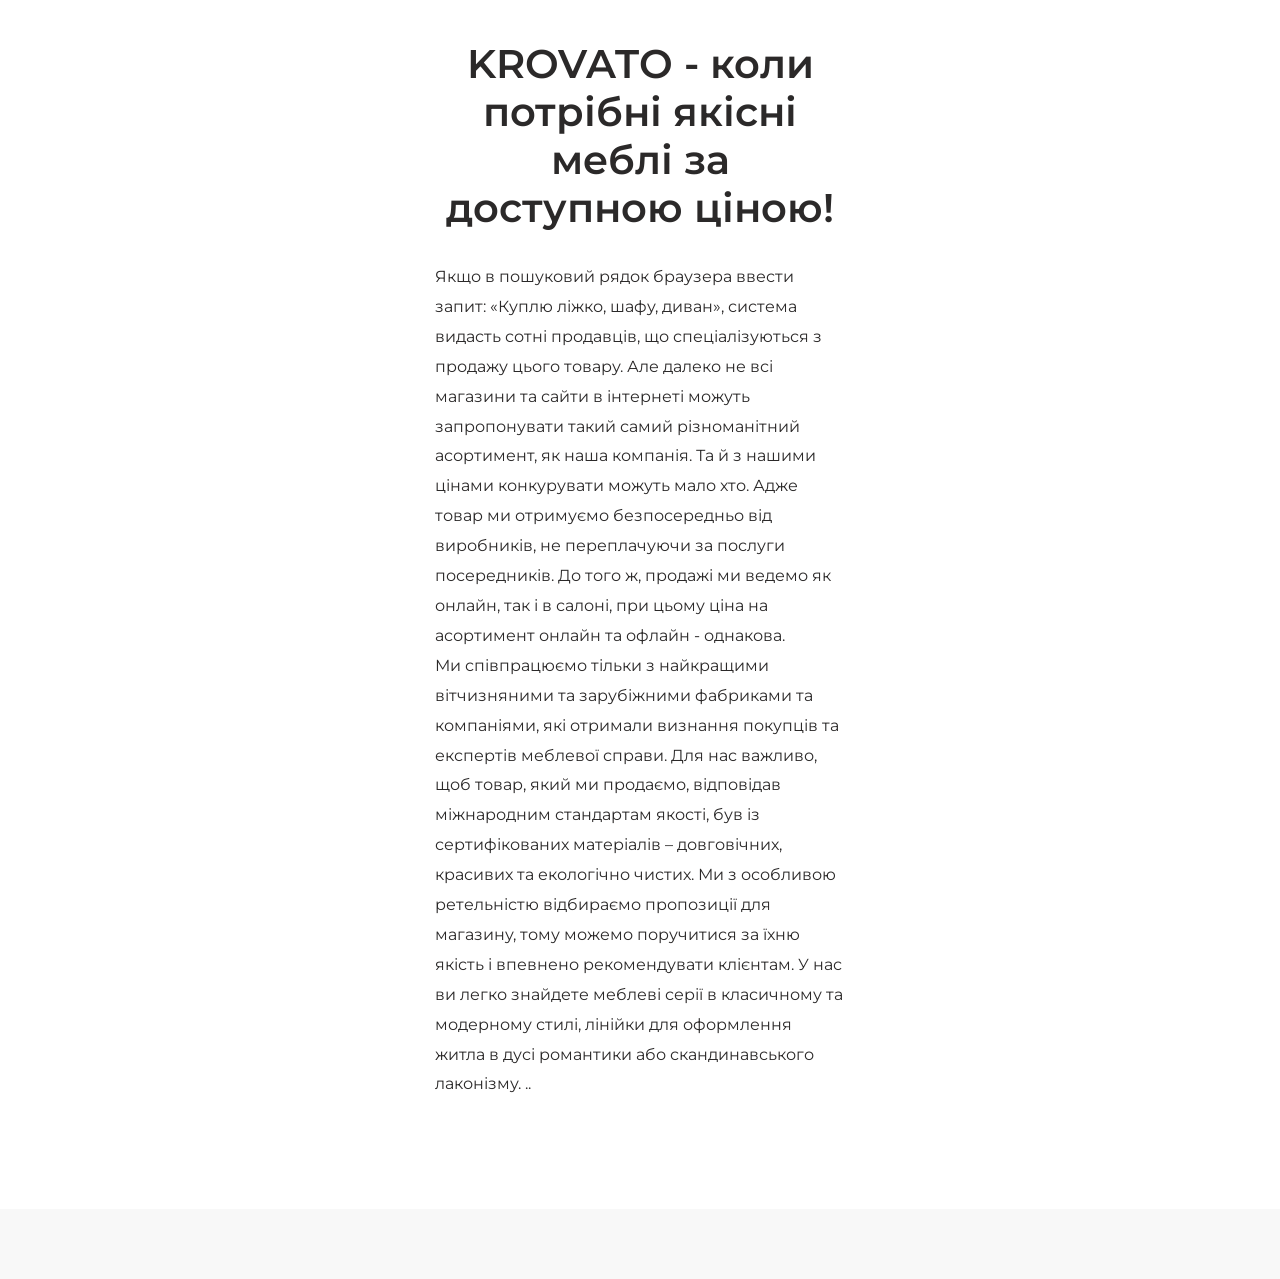
==== index.html @ 41293fd6 "started change section about for adaptive layout (changed paddings)" ====
<!DOCTYPE html>
<html lang="uk">
  <head>
    <meta charset="UTF-8" />
    <meta name="viewport" content="width=device-width, initial-scale=1.0" />
    <title>Shop of beds</title>
    <link rel="preconnect" href="https://fonts.googleapis.com" />
    <link rel="preconnect" href="https://fonts.gstatic.com" crossorigin />
    <link
      href="https://fonts.googleapis.com/css2?family=Montserrat:wght@300;400;600;700&display=swap"
      rel="stylesheet"
    />
    <link
      rel="stylesheet"
      href="https://cdnjs.cloudflare.com/ajax/libs/animate.css/4.1.1/animate.min.css"
    />
    <link
      rel="stylesheet"
      href="https://cdnjs.cloudflare.com/ajax/libs/modern-normalize/2.0.0/modern-normalize.min.css"
    />
    <link rel="stylesheet" href="./css/styles.css" />
  </head>
  <body>
    <!-- ХЕДЕР -->
    <!-- <header class="header">
      <nav class="container header-container">
        <div class="about-help">
          <ul class="list list-about">
            <li class="item-about">
              <a href="#" class="link-about">Про нас</a>
            </li>
            <li class="item-about"><a href="#" class="link-about">Оплата</a></li>
            <li class="item-about">
              <a href="#" class="link-about">Доставка та збірка</a>
            </li>
            <li class="item-about">
              <a href="#" class="link-about">Відгуки</a>
            </li>
            <li class="item-about"><a href="#" class="link-about">Блог</a></li>
            <li class="item-about">
              <a href="#" class="link-about">Контакти</a>
            </li>
          </ul>
          <div class="wrapper-help">
            <p class="help-consul">Допомога і консультація:</p>
            <ul class="list list-help">
              <li class="item-help">
                <a
                  href="#"
                  aria-label="Посилання на вацап"
                  target="_blank"
                  rel="noopener noreferrer nofollow"
                  class="link-help"
                >
                  <svg class="icon-help">
                    <use href="./images/sprite.svg#watsapp"></use>
                  </svg>
                </a>
              </li>
              <li class="item-help">
                <a
                  href="#"
                  aria-label="Посилання на телеграм"
                  target="_blank"
                  rel="noopener nofollow noreferrer"
                  class="link-help"
                >
                  <svg class="icon-help">
                    <use href="./images/sprite.svg#telegram"></use>
                  </svg>
                </a>
              </li>
              <li class="item-help">
                <a
                  href="#"
                  aria-label="Посилання на вайбер"
                  target="_blank"
                  rel="noopener nofollow noreferrer"
                  class="link-help"
                >
                  <svg class="icon-help">
                    <use href="./images/sprite.svg#viber"></use>
                  </svg>
                </a>
              </li>
            </ul>
          </div>
        </div>   -->
    <!-- ДАЛІ БУДЕ ФОРМА- ЯК ДОЙДУ ДО ФОРМ - ТОДІ ЗРОБЛЮ -->
    <!-- <div class="header-bg">
          <div class="header-middle">
            <button type="button" class="burger-button">
              <svg class="burger-icon">
                <use href="./images/sprite.svg#burger-icon"></use>
              </svg>
            </button>
            <a href="./index.html" class="link-header">
              <svg class="logo-header">
                <use href="./images/sprite.svg#logo-header"></use>
              </svg>
            </a>
            <button type="button" class="icon-large icon-button button-mobile">
              <svg class="icon-phone">
                <use href="./images/sprite.svg#telephone"></use>
              </svg>
            </button>
            <button type="button" class="button catalog">
              <svg class="icon-catalog" width="24" height="24">
                <use href="./images/sprite.svg#catalog-menu"></use>
              </svg>
              Каталог
            </button>
            <form name="form_search" class="form-search">
              <input
                type="text"
                name="text"
                placeholder="Пошук товарів"
                class="form-input"
              />
              <button type="submit" class="button-search">
                <svg class="icon-small icon-search">
                  <use href="./images/sprite.svg#search"></use>
                </svg>
              </button>
            </form>   -->
    <!-- ДАЛЫ ФОРМА-ПОШУК ТОВАРЫВ -->
    <!-- <div class="main-feedback">
              <button type="button" class="icon-large icon-button">
                <svg class="icon-phone">
                  <use href="./images/sprite.svg#telephone"></use>
                </svg>
              </button>
              <div class="hours-tel">
                <p class="work-hours">Щодня з 9:00 до 18:00</p>
                <a href="tel:0679294545" class="header-tel">067 929-45-45</a>
              </div>
              <button type="button" class="icon-small icon-button">
                <svg class="icon-phone">
                  <use href="./images/sprite.svg#arrow-down"></use>
                </svg>
              </button>
              <div class="feedback">
                <a href="tel:+0501334545" class="header-tel useful"
                  >050 133-45-45
                </a>
                <a href="tel:+0931707545" class="header-tel useful"
                  >093 170-75-45</a
                >
                <p class="text-item">Передзвоніть мені</p>
              </div>
            </div>
            <div class="header-buttons">
              <button type="button" class="obrane">
                <svg class="icon-header">
                  <use href="./images/sprite.svg#obrane-header"></use>
                </svg>
              </button>
              <button type="button" class="obrane">
                <svg class="icon-header">
                  <use href="./images/sprite.svg#korzina-heder"></use>
                </svg>
              </button>
              <button type="button" class="obrane basket">
                <svg class="icon-header">
                  <use href="./images/sprite.svg#icon-search"></use>
                </svg>
              </button>
            </div>
          </div>
          <div class="list-wrapper">
            <ul class="icons-list list">
              <li class="icons-item animate__animated animate__backInRight">
                <a href="#" class="icons-link transformation">
                  <svg class="icons-shares">
                    <use href="./images/sprite.svg#star"></use>
                  </svg>
                  Акції</a
                >
              </li>
              <li class="icons-item animate__animated animate__backInRight">
                <a href="#" class="icons-link transformation">
                  <svg class="icons-shares">
                    <use href="./images/sprite.svg#procent"></use>
                  </svg>
                  Розпродаж</a
                >
              </li>
              <li class="icons-item animate__animated animate__backInRight">
                <a href="#" class="icons-link transformation">
                  <svg class="icons-shares">
                    <use href="./images/sprite.svg#credit"></use>
                  </svg>
                  Купити в кредит</a
                >
              </li>
            </ul>
            <ul class="species-list list">
              <li class="species-item animate__animated animate__backInLeft">
                <a href="#" class="species-link transformation">Дитяча</a>
              </li>
              <li class="species-item animate__animated animate__backInLeft">
                <a href="#" class="species-link transformation">Кухня</a>
              </li>
              <li class="species-item animate__animated animate__backInLeft">
                <a href="#" class="species-link transformation">Ванна</a>
              </li>
              <li class="species-item animate__animated animate__backInLeft">
                <a href="#" class="species-link transformation">Спальня</a>
              </li>
              <li class="species-item animate__animated animate__backInLeft">
                <a href="#" class="species-link transformation">Передпокій</a>
              </li>
              <li class="species-item animate__animated animate__backInLeft">
                <a href="#" class="species-link transformation">Вітальня</a>
              </li>
              <li class="species-item animate__animated animate__backInLeft">
                <a href="#" class="species-link transformation">Офіс</a>
              </li>
            </ul>
          </div>
        </div>
      </nav>
    </header>
    <main>   -->
    <!-- ГЕРОЙ -->
    <!-- <section class="section slider">
        <div class="container">
          <h1 class="visually-hidden">Ліжко хюпер</h1>
          <div class="wrapper-slider">
            <picture>   -->
    <!-- desttop  -->
    <!-- <source
                media="(min-width:1320px)"
                srcset="./images/slider/desktop-slider.jpg 1x, ./images/slider/desktop-slider-2x.jpg 2x"
                type="image/jpg"
              />
              <source
                media="(min-width:1320px)"
                srcset="./images/slider/desktop-slider.webp 1x, ./images/slider/desktop-slider-2x.webp 2x"
                type="image/webp"
              />   -->
    <!-- mobile  -->
    <!-- <source
                media="(max-width:1319px)"
                srcset="./images/slider/mobile-slider.jpg 1x, ./images/slider/mobile-slider-2x.jpg 2x"
                type="image/jpg"
              />
              <source
                media="(max-width:1319px)"
                srcset="./images/slider/mobile-slider.webp 1x, ./images/slider/mobile-slider-2x.webp 2x"
                type="image/webp"
              />
              <img src="./images/slider/mobile-slider.jpg" alt="слайдер" />
            </picture>
            <svg class="icon-slider" width="115" height="15">
              <use href="./images/sprite.svg#points-mob"></use>
            </svg>
          </div>
        </div>
      </section>   -->
    <!-- ПОПУЛЯРНІ КАТЕГОРІЇ -->
    <!-- <section class="section popular-categories">
      <div class="container">
        <h2 class="section-title">Популярні категорії</h2>
        <ul class="list list-categories">
          <li class="item-categories">
            <picture> -->
    <!-- desktop  -->
    <!-- <source
                  media="(min-width:1320px)"
                  srcset="
                    ./images/popular-categoris/desktop-beds.png    1x,
                    ./images/popular-categoris/desktop-beds-2x.png 2x
                  "
                  type="image/png"
                />
                <source
                  media="(min-width:1320px)"
                  srcset="
                    ./images/popular-categoris/desktop-beds.webp    1x,
                    ./images/popular-categoris/desktop-beds-2x.webp 2x
                  "
                  type="image/webp"
                />   -->
    <!-- mobile  -->
    <!-- <source
                media="(max-width:1319px)"
                srcset="
                  ./images/popular-categoris/mobile-beds.png    1x,
                  ./images/popular-categoris/mobile-beds-2x.png 2x
                "
                type="image/png"
              />
              <source
                media="(max-width:1319px)"
                srcset="
                  ./images/popular-categoris/mobile-beds.webp    1x,
                  ./images/popular-categoris/mobile-beds-2x.webp 2x
                "
                type="image/webp"
              />
              <img
                src="./images/popular-categoris/mobile-beds.png"
                alt="ліжка"
              />
            </picture>
            <h3 class="description title-descr">Ліжка</h3>
            <p class="description amount">54</p>
            <a class="icon-large link-categories">
              <svg class="icons-categories">
                <use href="./images/sprite.svg#arrowright-top"></use>
              </svg>
            </a>
          </li>
          <li class="item-categories">
            <picture>
              <source
                media="(min-width:1320px)"
                srcset="
                  ./images/popular-categoris/desktop-matresses.png    1x,
                  ./images/popular-categoris/desktop-matresses-2x.png 2x
                "
                type="image/png"
              />
              <source
                media="(min-width:1320px)"
                srcset="
                  ./images/popular-categoris/desktop-matresses.webp    1x,
                  ./images/popular-categoris/desktop-matresses-2x.webp 2x
                "
                type="image/webp"
              />

              <source
                media="(max-width:1319px)"
                srcset="
                  ./images/popular-categoris/mobile-matresses.png    1x,
                  ./images/popular-categoris/mobile-matresses-2x.png 2x
                "
                type="image/png"
              />
              <source
                media="(max-width:1319px)"
                srcset="
                  ./images/popular-categoris/mobile-matresses.webp    1x,
                  ./images/popular-categoris/mobile-matresses-2x.webp 2x
                "
                type="image/webp"
              />
              <img
                src="./images/popular-categoris/mobile-matresses.png"
                alt="матраци"
              />
            </picture>
            <h3 class="description title-descr">Матраци</h3>
            <p class="description amount">30</p>
            <a class="icon-large link-categories">
              <svg class="icons-categories">
                <use href="./images/sprite.svg#arrowright-top"></use>
              </svg>
            </a>
          </li>
          <li class="item-categories">
            <picture>
              <source
                media="(min-width:1320px)"
                srcset="
                  ./images/popular-categoris/desktop-soft-furniture.png    1x,
                  ./images/popular-categoris/desktop-soft-furniture-2x.png 2x
                "
                type="image/png"
              />
              <source
                media="(min-width:1320px)"
                srcset="
                  ./images/popular-categoris/desktop-soft-furniture.webp    1x,
                  ./images/popular-categoris/desktop-soft-furniture-2x.webp 2x
                "
                type="image/webp"
              />
              <source
                media="(max-width:1319px)"
                srcset="
                  ./images/popular-categoris/mobile-soft-furniture.png    1x,
                  ./images/popular-categoris/mobile-soft-furniture-2x.png 2x
                "
                type="image/png"
              />
              <source
                media="(max-width:1319px)"
                srcset="
                  ./images/popular-categoris/mobile-soft-furniture.webp    1x,
                  ./images/popular-categoris/mobile-soft-furniture-2x.webp 2x
                "
                type="image/webp"
              />
              <img
                src="./images/popular-categoris/mobile-soft-furniture.png"
                alt="м'які меблі"
              />
            </picture>
            <h3 class="description title-descr">М'які меблі</h3>
            <p class="description amount">196</p>
            <a class="icon-large link-categories">
              <svg class="icons-categories">
                <use href="./images/sprite.svg#arrowright-top"></use>
              </svg>
            </a>
          </li>
          <li class="item-categories">
            <picture>
              <source
                media="(min-width:1320px)"
                srcset="
                  ./images/popular-categoris/desktop-wardrodes.png    1x,
                  ./images/popular-categoris/desktop-wardrodes-2x.png 2x
                "
                type="image/png"
              />
              <source
                media="(min-width:1320px)"
                srcset="
                  ./images/popular-categoris/desktop-wardrodes.webp    1x,
                  ./images/popular-categoris/desktop-wardrodes-2x.webp 2x
                "
                type="image/webp"
              />
              <source
                media="(max-width:1319px)"
                srcset="
                  ./images/popular-categoris/mobile-wardrodes.png    1x,
                  ./images/popular-categoris/mobile-wardrodes-2x.png 2x
                "
                type="image/png"
              />
              <source
                media="(max-width:1319px)"
                srcset="
                  ./images/popular-categoris/mobile-wardrodes.webp    1x,
                  ./images/popular-categoris/mobile-wardrodes-2x.webp 2x
                "
                type="image/webp"
              />
              <img
                srcset="./images/popular-categoris/mobile-wardrodes.png"
                alt="шафи"
              />
            </picture>
            <h3 class="description title-descr">Шафи</h3>
            <p class="description amount">79</p>
            <a class="icon-large link-categories">
              <svg class="icons-categories">
                <use href="./images/sprite.svg#arrowright-top"></use>
              </svg>
            </a>
          </li>
          <li class="item-categories">
            <picture>
              <source
                media="(min-width:1320px)"
                srcset="
                  ./images/popular-categoris/desktop-comodes.png    1x,
                  ./images/popular-categoris/desktop-comodes-2x.png 2x
                "
                type="image/png"
              />
              <source
                media="(min-width:1320px)"
                srcset="
                  ./images/popular-categoris/desktop-comodes.webp    1x,
                  ./images/popular-categoris/desktop-comodes-2x.webp 2x
                "
                type="image/webp"
              />

              <source
                media="(max-width:1319px)"
                srcset="
                  ./images/popular-categoris/mobile-comodes.png    1x,
                  ./images/popular-categoris/mobile-comodes-2x.png 2x
                "
                type="image/png"
              />
              <source
                media="(max-width:1319px)"
                srcset="
                  ./images/popular-categoris/mobile-comodes.webp    1x,
                  ./images/popular-categoris/mobile-comodes-2x.webp 2x
                "
                type="image/webp"
              />
              <img
                src="./images/popular-categoris/mobile-comodes.png"
                alt="комоди"
              />
            </picture>
            <h3 class="description title-descr">Комоди</h3>
            <p class="description amount">54</p>
            <a class="icon-large link-categories">
              <svg class="icons-categories">
                <use href="./images/sprite.svg#arrowright-top"></use>
              </svg>
            </a>
          </li>
          <li class="item-categories">
            <picture>
              <source
                media="(min-width:1320px)"
                srcset="
                  ./images/popular-categoris/desktop-thumbs.png    1x,
                  ./images/popular-categoris/desktop-thumbs-2x.png 2x
                "
                type="image/png"
              />
              <source
                media="(min-width:1320px)"
                srcset="
                  ./images/popular-categoris/desktop-thumbs.webp    1x,
                  ./images/popular-categoris/desktop-thumbs-2x.webp 2x
                "
                type="image/webp"
              />
              <source
                media="(max-width:1319px)"
                srcset="
                  ./images/popular-categoris/mobile-thumbs.png    1x,
                  ./images/popular-categoris/mobile-thumbs-2x.png 2x
                "
                type="image/png"
              />
              <source
                media="(max-width:1319px)"
                srcset="
                  ./images/popular-categoris/mobile-thumbs.webp    1x,
                  ./images/popular-categoris/mobile-thumbs-2x.webp 2x
                "
                type="image/webp"
              />
              <img src="./images/popular-categoris/mobile-thumbs.png" alt="" />
            </picture>
            <h3 class="description title-descr">Тумби</h3>
            <p class="description amount">64</p>
            <a class="icon-large link-categories">
              <svg class="icons-categories">
                <use href="./images/sprite.svg#arrowright-top"></use>
              </svg>
            </a>
          </li>
          <li class="item-categories">
            <picture>
              <source
                media="(min-width:1320px)"
                srcset="
                  ./images/popular-categoris/desktop-tables.png    1x,
                  ./images/popular-categoris/desktop-tables-2x.png 2x
                "
                type="image/png"
              />
              <source
                media="(min-width:1320px)"
                srcset="
                  ./images/popular-categoris/desktop-tables.webp    1x,
                  ./images/popular-categoris/desktop-tables-2x.webp 2x
                "
                type="image/webp"
              />

              <source
                media="(max-width:1319px)"
                srcset="
                  ./images/popular-categoris/mobile-tables.png    1x,
                  ./images/popular-categoris/mobile-tables-2x.png 2x
                "
                type="image/png"
              />
              <source
                media="(max-width:1319px)"
                srcset="
                  ./images/popular-categoris/mobile-tables.webp    1x,
                  ./images/popular-categoris/mobile-tables-2x.webp 2x
                "
                type="image/webp"
              />
              <img
                src="./images/popular-categoris/mobile-tables.png"
                alt="Столи"
              />
            </picture>
            <h3 class="description title-descr">Столи</h3>
            <p class="description amount">35</p>
            <a class="icon-large link-categories">
              <svg class="icons-categories">
                <use href="./images/sprite.svg#arrowright-top"></use>
              </svg>
            </a>
          </li>
          <li class="item-categories">
            <picture>
              <source
                media="(min-width:1320px)"
                srcset="
                  ./images/popular-categoris/desktop-chairs.png    1x,
                  ./images/popular-categoris/desktop-chairs-2x.png 2x
                "
                type="image/png"
              />
              <source
                media="(min-width:1320px)"
                srcset="
                  ./images/popular-categoris/desktop-chairs.webp    1x,
                  ./images/popular-categoris/desktop-chairs-2x.webp 2x
                "
                type="image/webp"
              />

              <source
                media="(max-width:1319px)"
                srcset="
                  ./images/popular-categoris/mobile-chairs.png    1x,
                  ./images/popular-categoris/mobile-chairs-2x.png 2x
                "
                type="image/png"
              />
              <source
                media="(max-width:1319px)"
                srcset="
                  ./images/popular-categoris/mobile-chairs.webp    1x,
                  ./images/popular-categoris/mobile-chairs-2x.webp 2x
                "
                type="image/webp"
              />
              <img
                src="./images/popular-categoris/mobile-chairs.png"
                alt="Стільці"
              />
            </picture>
            <h3 class="description title-descr">Стільці</h3>
            <p class="description amount">89</p>
            <a class="icon-large link-categories">
              <svg class="icons-categories">
                <use href="./images/sprite.svg#arrowright-top"></use>
              </svg>
            </a>
          </li>
          <li class="item-categories">
            <picture>
              <source
                media="(min-width:1320px)"
                srcset="
                  ./images/popular-categoris/desktop-furniture-walls.png    1x,
                  ./images/popular-categoris/desktop-furniture-walls-2x.png 2x
                "
                type="image/png"
              />
              <source
                media="(min-width:1320px)"
                srcset="
                  ./images/popular-categoris/desktop-furniture-walls.webp    1x,
                  ./images/popular-categoris/desktop-furniture-walls-2x.webp 2x
                "
                type="image/webp"
              />

              <source
                media="(max-width:1319px)"
                srcset="
                  ./images/popular-categoris/mobile-furniture-walls.png    1x,
                  ./images/popular-categoris/mobile-furniture-walls-2x.png 2x
                "
                type="image/png"
              />
              <source
                media="(max-width:1319px)"
                srcset="
                  ./images/popular-categoris/mobile-furniture-walls.webp    1x,
                  ./images/popular-categoris/mobile-furniture-walls-2x.webp 2x
                "
                type="image/webp"
              />
              <img
                src="./images/popular-categoris/mobile-furniture-walls.png"
                alt="Меблева стіни"
              />
            </picture>
            <h3 class="description title-descr">
              Меблеві <span class="furniture-walls">стіни</span>
            </h3>
            <p class="description amount">24</p>
            <a class="icon-large link-categories">
              <svg class="icons-categories">
                <use href="./images/sprite.svg#arrowright-top"></use>
              </svg>
            </a>
          </li>
          <li class="item-categories">
            <picture>
              <source
                media="(min-width:1320px)"
                srcset="
                  ./images/popular-categoris/desktop-kitchens.png    1x,
                  ./images/popular-categoris/desktop-kitchens-2x.png 2x
                "
                type="image/png"
              />
              <source
                media="(min-width:1320px)"
                srcset="
                  ./images/popular-categoris/desktop-kitchens.webp    1x,
                  ./images/popular-categoris/desktop-kitchens-2x.webp 2x
                "
                type="image/webp"
              />

              <source
                media="(max-width:1319px)"
                srcset="
                  ./images/popular-categoris/mobile-kitchens.png    1x,
                  ./images/popular-categoris/mobile-kitchens-2x.png 2x
                "
                type="image/png"
              />
              <source
                media="(max-width:1319px)"
                srcset="
                  ./images/popular-categoris/mobile-kitchens.webp    1x,
                  ./images/popular-categoris/mobile-kitchens-2x.webp 2x
                "
                type="image/webp"
              />
              <img
                src="./images/popular-categoris/mobile-kitchens.png"
                alt="Кухні"
              />
            </picture>
            <h3 class="description title-descr">Кухні</h3>
            <p class="description amount">30</p>
            <a class="icon-large link-categories">
              <svg class="icons-categories">
                <use href="./images/sprite.svg#arrowright-top"></use>
              </svg>
            </a>
          </li>
        </ul>
      </div>
    </section> -->
    <!-- НАЙПОПУЛЯРНІШІ ТОВАРИ -->
    <!-- <section class="section popular-products">
      <div class="container">
        <div class="title-wrapper">
          <h2 class="section-title">Найпопулярніші товари</h2>
          <a href="#" class="view-all"
            >Дивитись всі
            <svg class="icon-small">
              <use href="./images/sprite.svg#arrowview-all"></use>
            </svg>
          </a>
        </div>
        <ul class="list list-products">
          <li class="item-products">
            <a href="#" class="product-card">
              <picture>
                <source
                  media="(min-width:1320px)"
                  srcset="
                    ./images/popular-products/desktop-bed-sparta.png    1x,
                    ./images/popular-products/desktop-bed-sparta-2x.png 2x
                  "
                  type="image/png"
                />
                <source
                  media="(min-width:1320px)"
                  srcset="
                    ./images/popular-products/desktop-bed-sparta.webp    1x,
                    ./images/popular-products/desktop-bed-sparta-2x.webp 2x
                  "
                  type="image/webp"
                />
                <source
                  media="(max-width:1319px)"
                  srcset="
                    ./images/popular-products/mobile-bed-sparta.png    1x,
                    ./images/popular-products/mobile-bed-sparta-2x.png 2x
                  "
                  type="image/png"
                />
                <source
                  media="(max-width:1319px)"
                  srcset="
                    ./images/popular-products/mobile-bed-sparta.webp    1x,
                    ./images/popular-products/mobile-bed-sparta-2x.webp 2x
                  "
                  type="image/webp"
                />
                <img
                  src="./images/popular-products/mobile-bed-sparta.png"
                  alt="ліжко-спарта"
                />
              </picture>
            </a>
            <div class="product-information">
              <p class="size">Розмір: 61 x 184 x 2130 мм</p>
              <a href="#" class="link-title">
                <h3 class="sub-title">
                  Ліжко Спарта / Sparta з підйомним механізмом
                </h3>
              </a>
              <p class="in-stock">
                <svg class="icon-small icon-checkgreen">
                  <use href="./images/sprite.svg#checkgreen"></use>
                </svg>
                В наявності
              </p>
            </div>
            <div class="prices-icons">
              <div class="prices">
                <p class="past-price">25 400 грн.</p>
                <p class="current-price">15 400 грн.</p>
              </div>
              <div class="icons-products">
                <button
                  type="button"
                  class="icon-large button-price button-sire"
                >
                  <svg class="icon-sire">
                    <use href="./images/sprite.svg#obrane-sire"></use>
                  </svg>
                </button>
                <button
                  type="button"
                  class="icon-large button-price button-white"
                >
                  <svg class="icon-white">
                    <use href="./images/sprite.svg#korzina(white)"></use>
                  </svg>
                </button>
              </div>
            </div>
          </li>
          <li class="item-products">
            <a href="#" class="product-card">
              <picture>
                <source
                  media="(min-width:1320px)"
                  srcset="
                    ./images/popular-products/desktop-bed-argon.png    1x,
                    ./images/popular-products/desktop-bed-argon-2x.png 2x
                  "
                  type="image/png"
                />
                <source
                  media="(min-width:1320px)"
                  srcset="
                    ./images/popular-products/desktop-bed-argon.webp    1x,
                    ./images/popular-products/desktop-bed-argon-2x.webp 2x
                  "
                  type="image/webp"
                />
                <source
                  media="(max-width:1319px)"
                  srcset="
                    ./images/popular-products/mobile-bed-argon.png    1x,
                    ./images/popular-products/mobile-bed-argon-2x.png 2x
                  "
                  type="image/png"
                />
                <source
                  media="(max-width:1319px)"
                  srcset="
                    ./images/popular-products/mobile-bed-argon.webp    1x,
                    ./images/popular-products/mobile-bed-argon-2x.webp 2x
                  "
                  type="image/webp"
                />
                <img
                  src="./images//popular-products//mobile-bed-argon.png"
                  alt="ліжко-аргон"
                />
              </picture>
            </a>
            <div class="product-information">
              <p class="size">Розмір: 61 x 184 x 2130 мм</p>
              <a href="#" class="link-title">
                <h3 class="sub-title">Ліжко Аргон з підйомним механізмом</h3>
              </a>
              <p class="in-stock">
                <svg class="icon-small icon-checkgreen">
                  <use href="./images/sprite.svg#checkgreen"></use>
                </svg>
                В наявності
              </p>
            </div>
            <div class="prices-icons">
              <div class="prices">
                <p class="current-price">16 400 грн.</p>
              </div>
              <div class="icons-products">
                <button
                  type="button"
                  class="icon-large button-price button-sire"
                >
                  <svg class="icon-sire">
                    <use href="./images/sprite.svg#obrane-sire"></use>
                  </svg>
                </button>
                <button
                  type="button"
                  class="icon-large button-price button-white"
                >
                  <svg class="icon-white">
                    <use href="./images/sprite.svg#korzina(white)"></use>
                  </svg>
                </button>
              </div>
            </div>
          </li>
          <li class="item-products">
            <a href="#" class="product-card">
              <picture>
                <source
                  media="(min-width:1320px)"
                  srcset="
                    ./images/popular-products/desktop-bed-prestige.png    1x,
                    ./images/popular-products/desktop-bed-prestige-2x.png 2x
                  "
                  type="image/png"
                />
                <source
                  media="(min-width:1320px)"
                  srcset="
                    ./images/popular-products/desktop-bed-prestige.webp    1x,
                    ./images/popular-products/desktop-bed-prestige-2x.webp 2x
                  "
                  type="image/webp"
                />
                <source
                  media="(max-width:1319px)"
                  srcset="
                    ./images/popular-products/mobile-bed-prestige.png    1x,
                    ./images/popular-products/mobile-bed-prestige-2x.png 2x
                  "
                  type="image/png"
                />
                <source
                  media="(max-width:1319px)"
                  srcset="
                    ./images/popular-products/mobile-bed-prestige.webp    1x,
                    ./images/popular-products/mobile-bed-prestige-2x.webp 2x
                  "
                  type="image/webp"
                />
                <img
                  src="./images/popular-products/mobile-bed-prestige.png"
                  alt="ліжко-престиж"
                />
              </picture>
            </a>
            <div class="product-information">
              <p class="size">Розмір: 61 x 184 x 2130 мм</p>
              <a href="#" class="link-title">
                <h3 class="sub-title">Ліжко Престиж з підйомним механізмом</h3>
              </a>
              <p class="in-stock">
                <svg class="icon-small icon-checkgreen">
                  <use href="./images/sprite.svg#checkgreen"></use>
                </svg>
                В наявності
              </p>
            </div>
            <div class="prices-icons">
              <div class="prices">
                <p class="current-price">14 969 грн.</p>
              </div>
              <div class="icons-products">
                <button
                  type="button"
                  class="icon-large button-price button-sire"
                >
                  <svg class="icon-sire">
                    <use href="./images/sprite.svg#obrane-sire"></use>
                  </svg>
                </button>
                <button
                  type="button"
                  class="icon-large button-price button-white"
                >
                  <svg class="icon-white">
                    <use href="./images/sprite.svg#korzina(white)"></use>
                  </svg>
                </button>
              </div>
            </div>
          </li>
          <li class="item-products">
            <a href="#" class="product-card">
              <picture>
                <source
                  media="(min-width:1320px)"
                  srcset="
                    ./images/popular-products/desktop-sofa-tokio-2.png    1x,
                    ./images/popular-products/desktop-sofa-tokio-2-2x.png 2x
                  "
                  type="image/png"
                />
                <source
                  media="(min-width:1320px)"
                  srcset="
                    ./images/popular-products/desktop-sofa-tokio-2.webp    1x,
                    ./images/popular-products/desktop-sofa-tokio-2-2x.webp 2x
                  "
                  type="image/webp"
                />
                <source
                  media="(max-width:1319px)"
                  srcset="
                    ./images/popular-products/mobile-sofa-tokio-2.png    1x,
                    ./images/popular-products/mobile-sofa-tokio-2-2x.png 2x
                  "
                  type="image/png"
                />
                <source
                  media="(max-width:1319px)"
                  srcset="
                    ./images/popular-products/mobile-sofa-tokio-2.webp    1x,
                    ./images/popular-products/mobile-sofa-tokio-2-2x.webp 2x
                  "
                  type="image/webp"
                />
                <img
                  src="./images//popular-products/mobile-sofa-tokio-2.png"
                  alt="диван токіо-2"
                />
              </picture>
            </a>
            <div class="product-information">
              <p class="size">Розмір: 61 x 184 x 2130 мм</p>
              <a href="#" class="link-title">
                <h3 class="sub-title add-height">Диван Токіо-2</h3>
              </a>
              <p class="in-stock">
                <svg class="icon-small icon-checkgreen">
                  <use href="./images/sprite.svg#checkgreen"></use>
                </svg>
                В наявності
              </p>
            </div>
            <div class="prices-icons">
              <div class="prices">
                <p class="current-price">13 211 грн.</p>
              </div>
              <div class="icons-products">
                <button
                  type="button"
                  class="icon-large button-price button-sire"
                >
                  <svg class="icon-sire">
                    <use href="./images/sprite.svg#obrane-sire"></use>
                  </svg>
                </button>
                <button
                  type="button"
                  class="icon-large button-price button-white"
                >
                  <svg class="icon-white">
                    <use href="./images/sprite.svg#korzina(white)"></use>
                  </svg>
                </button>
              </div>
            </div>
          </li>
          <li class="item-products">
            <a href="#" class="product-card">
              <picture>
                <source
                  media="(min-width:1319px)"
                  srcset="
                    ./images/popular-products/desktop-matrass-largo.png    1x,
                    ./images/popular-products/desktop-matrass-largo-2x.png 2x
                  "
                  type="image/png"
                />
                <source
                  media="(min-width:1319px)"
                  srcset="
                    ./images/popular-products/desktop-matrass-largo.webp    1x,
                    ./images/popular-products/desktop-matrass-largo-2x.webp 2x
                  "
                  type="image/webp"
                />
                <source
                  media="(max-width:1319px)"
                  srcset="
                    ./images/popular-products/mobile-matrass-largo.png    1x,
                    ./images/popular-products/mobile-matrass-largo-2x.png 2x
                  "
                  type="image/png"
                />
                <source
                  media="(max-width:1319px)"
                  srcset="
                    ./images/popular-products/mobile-matrass-largo.webp    1x,
                    ./images/popular-products/mobile-matrass-largo-2x.webp 2x
                  "
                  type="image/webp"
                />
                <img
                  src="./images/popular-products/mobile-matrass-largo.png"
                  alt="матрац ларго"
                />
              </picture>
            </a>
            <div class="product-information">
              <p class="size">Розмір: 61 x 184 x 2130 мм</p>
              <a href="#" class="link-title">
                <h3 class="sub-title">Матрац Largo SLIM / Ларго Слім</h3>
              </a>
              <p class="in-stock">
                <svg class="icon-small icon-checkgreen">
                  <use href="./images/sprite.svg#checkgreen"></use>
                </svg>
                В наявності
              </p>
            </div>
            <div class="prices-icons">
              <div class="prices">
                <p class="past-price">3 122 грн.</p>
                <p class="current-price">2 810 грн.</p>
              </div>
              <div class="icons-products">
                <button
                  type="button"
                  class="icon-large button-price button-sire"
                >
                  <svg class="icon-sire">
                    <use href="./images/sprite.svg#obrane-sire"></use>
                  </svg>
                </button>
                <button
                  type="button"
                  class="icon-large button-price button-white"
                >
                  <svg class="icon-white">
                    <use href="./images/sprite.svg#korzina(white)"></use>
                  </svg>
                </button>
              </div>
            </div>
          </li>
          <li class="item-products">
            <a href="#" class="product-card">
              <picture>
                <source
                  media="(min-width:1319px)"
                  srcset="
                    ./images/popular-products/desktop-matrass-argentum.png    1x,
                    ./images/popular-products/desktop-matrass-argentum-2x.png 2x
                  "
                  type="image/png"
                />
                <source
                  media="(min-width:1319px)"
                  srcset="
                    ./images/popular-products/desktop-matrass-argentum.webp    1x,
                    ./images/popular-products/desktop-matrass-argentum-2x.webp 2x
                  "
                  type="image/webp"
                />
                <source
                  media="(max-width:1319px)"
                  srcset="
                    ./images/popular-products/mobile-matrass-argentum.png    1x,
                    ./images/popular-products/mobile-matrass-argentum-2x.png 2x
                  "
                  type="image/png"
                />
                <source
                  media="(max-width:1319px)"
                  srcset="
                    ./images/popular-products/mobile-matrass-argentum.webp    1x,
                    ./images/popular-products/mobile-matrass-argentum-2x.webp 2x
                  "
                  type="image/webp"
                />
                <img
                  src="./images//popular-products/mobile-matrass-argentum.png"
                  alt="матрац аргентум"
                />
              </picture>
            </a>
            <div class="product-information">
              <p class="size">Розмір: 61 x 184 x 2130 мм</p>
              <a href="#" class="link-title">
                <h3 class="sub-title">
                  Матрац ARGENTUM AMALTEA / Аргентум Амалті
                </h3>
              </a>
              <p class="in-stock">
                <svg class="icon-small icon-checkgreen">
                  <use href="./images/sprite.svg#checkgreen"></use>
                </svg>
                В наявності
              </p>
            </div>
            <div class="prices-icons">
              <div class="prices">
                <p class="past-price">5 966 грн.</p>
                <p class="current-price">5 071 грн.</p>
              </div>
              <div class="icons-products">
                <button
                  type="button"
                  class="icon-large button-price button-sire"
                >
                  <svg class="icon-sire">
                    <use href="./images/sprite.svg#obrane-sire"></use>
                  </svg>
                </button>
                <button
                  type="button"
                  class="icon-large button-price button-white"
                >
                  <svg class="icon-white">
                    <use href="./images/sprite.svg#korzina(white)"></use>
                  </svg>
                </button>
              </div>
            </div>
          </li>
          <li class="item-products">
            <a href="#" class="product-card">
              <picture>
                <source
                  media="(min-width:1320px)"
                  srcset="
                    ./images/popular-products/desktop-sofa-bravo.png    1x,
                    ./images/popular-products/desktop-sofa-bravo-2x.png 2x
                  "
                  type="image/png"
                />
                <source
                  media="(min-width:1320px)"
                  srcset="
                    ./images/popular-products/desktop-sofa-bravo.webp    1x,
                    ./images/popular-products/desktop-sofa-bravo-2x.webp 2x
                  "
                  type="image/webp"
                />
                <source
                  media="(max-width:1319px)"
                  srcset="
                    ./images/popular-products/mobile-sofa-bravo.png    1x,
                    ./images/popular-products/mobile-sofa-bravo-2x.png 2x
                  "
                  type="image/png"
                />
                <source
                  media="(max-width:1319px)"
                  srcset="
                    ./images/popular-products/mobile-sofa-bravo.webp    1x,
                    ./images/popular-products/mobile-sofa-bravo-2x.webp 2x
                  "
                  type="image/webp"
                />
                <img
                  src="./images//popular-products/mobile-sofa-bravo.png"
                  alt="диван браво"
                />
              </picture>
            </a>
            <div class="product-information">
              <p class="size">Розмір: 61 x 184 x 2130 мм</p>
              <a href="#" class="link-title">
                <h3 class="sub-title add-height">Диван Браво</h3>
              </a>
              <p class="in-stock">
                <svg class="icon-small icon-checkgreen">
                  <use href="./images/sprite.svg#checkgreen"></use>
                </svg>
                В наявності
              </p>
            </div>
            <div class="prices-icons">
              <div class="prices">
                <p class="current-price">10 008 грн.</p>
              </div>
              <div class="icons-products">
                <button
                  type="button"
                  class="icon-large button-price button-sire"
                >
                  <svg class="icon-sire">
                    <use href="./images/sprite.svg#obrane-sire"></use>
                  </svg>
                </button>
                <button
                  type="button"
                  class="icon-large button-price button-white"
                >
                  <svg class="icon-white">
                    <use href="./images/sprite.svg#korzina(white)"></use>
                  </svg>
                </button>
              </div>
            </div>
          </li>
          <li class="item-products">
            <a href="#" class="product-card">
              <picture>
                <source
                  media="(min-width:1320px)"
                  srcset="
                    ./images/popular-products/desktop-mk-5.png    1x,
                    ./images/popular-products/desktop-mk-5-2x.png 2x
                  "
                  type="image/png"
                />
                <source
                  media="(min-width:1320px)"
                  srcset="
                    ./images/popular-products/desktop-mk-5.webp    1x,
                    ./images/popular-products/desktop-mk-5-2x.webp 2x
                  "
                  type="image/webp"
                />
                <source
                  media="(max-width:1319px)"
                  srcset="
                    ./images/popular-products/mobile-mk-5.png    1x,
                    ./images/popular-products/mobile-mk-5-2x.png 2x
                  "
                  type="image/png"
                />
                <source
                  media="(max-width:1319px)"
                  srcset="
                    ./images/popular-products/mobile-mk-5.webp    1x,
                    ./images/popular-products/mobile-mk-5-2x.webp 2x
                  "
                  type="image/webp"
                />
                <img
                  src="./images/popular-products//mobile-mk-5.png"
                  alt="ліжко мк-5"
                />
              </picture>
            </a>
            <div class="product-information">
              <p class="size">Розмір: 61 x 184 x 2130 мм</p>
              <a href="#" class="link-title">
                <h3 class="sub-title add-height">Ліжко МК-5</h3>
              </a>
              <p class="in-stock">
                <svg class="icon-small icon-checkgreen">
                  <use href="./images/sprite.svg#checkgreen"></use>
                </svg>
                В наявності
              </p>
            </div>
            <div class="prices-icons">
              <div class="prices">
                <p class="current-price">8 775 грн.</p>
              </div>
              <div class="icons-products">
                <button
                  type="button"
                  class="icon-large button-price button-sire"
                >
                  <svg class="icon-sire">
                    <use href="./images/sprite.svg#obrane-sire"></use>
                  </svg>
                </button>
                <button
                  type="button"
                  class="icon-large button-price button-white"
                >
                  <svg class="icon-white">
                    <use href="./images/sprite.svg#korzina(white)"></use>
                  </svg>
                </button>
              </div>
            </div>
          </li>
        </ul>
        <button type="button" class="button-products">
          <svg width="24" height="24">
            <use href="./images//sprite.svg#reload"></use>
          </svg>
          Показати ще товари
        </button>
      </div>
    </section> -->
    <!-- АКЦІЇ -->
    <!-- <section class="section shares">
      <div class="container">
        <div class="title-wrapper">
          <h2 class="section-title">Акції</h2>
          <a href="#" class="view-all"
            >Дивитись всі
            <svg class="icon-small">
              <use href="./images/sprite.svg#arrowview-all"></use>
            </svg>
          </a>
        </div>
        <ul class="list list-shares">
          <li class="item-shares">
            <a href="#">
              <picture>
                <source
                  srcset="
                    ./images/shares/akciya-summer-sale.jpg    1x,
                    ./images/shares/akciya-summer-sale-2x.jpg 2x
                  "
                  type="image/jpg"
                />
                <source
                  srcset="
                    ./images/shares/akciya-summer-sale.webp    1x,
                    ./images/shares/akciya-summer-sale-2x.webp 2x
                  "
                  type="image/webp"
                />
                <img
                  src="./images/shares/akciya-summer-sale.jpg"
                  alt="акція-літній розпродаж"
                />
              </picture>
            </a>
          </li>
          <li class="item-shares">
            <a href="#">
              <picture>
                <source
                  srcset="
                    ./images/shares/akciya-sofa-price.jpg    1x,
                    ./images/shares/akciya-sofa-price-2x.jpg 2x
                  "
                  type="image/jpg"
                />
                <source
                  srcset="
                    ./images/shares/akciya-sofa-price.webp    1x,
                    ./images/shares/akciya-sofa-price-2x.webp 2x
                  "
                  type="image/webp"
                />
                <img
                  src="./images/shares/akciya-sofa-price.jpg"
                  alt="акція-диванний цінопад"
                />
              </picture>
            </a>
          </li>
          <li class="item-shares">
            <a href="#">
              <picture>
                <source
                  srcset="
                    ./images/shares/akciya-royal-discounts.jpg    1x,
                    ./images/shares/akciya-royal-discounts-2x.jpg 2x
                  "
                  type="image/jpg"
                />
                <source
                  srcset="
                    ./images/shares/akciya-royal-discounts.webp    1x,
                    ./images/shares/akciya-royal-discounts-2x.webp 2x
                  "
                  type="image/webp"
                />
                <img
                  src="./images/shares/akciya-royal-discounts.jpg"
                  alt="акція королівські знижки"
                />
              </picture>
            </a>
          </li>
        </ul>
        <svg class="icon-mob">
          <use href="./images/sprite.svg#points-shares-mob"></use>
        </svg>
      </div>
    </section> -->
    <!-- ОСТАННІ ВІДГУКИ  -->
    <!-- <section class="section last-reviews">
      <div class="container wrapper-reviews">
        <div class="wrapper-logo-rating">
          <h2 class="section-title">Останні відгуки</h2>
          <div class="logo-rating">
            <a href="#" class="logo-link">
              <svg class="logo-reviews">
                <use href="./images/sprite.svg#logo-last-reviews"></use>
              </svg>
            </a>
            <div class="wrapper-rating">
              <h3 class="title-rating">Магазин меблів для дому «KROVATO»</h3>
              <div class="rating-icon">
                <p class="rating">5.0</p>
                <svg width="120" height="24">
                  <use href="./images/sprite.svg#stars"></use>
                </svg>
              </div>
              <p class="count-rating">Базовано на відгуках: 269</p>
            </div>
          </div>
          <button type="button" class="button write-review">
            <svg class="icon-review" width="24" height="24">
              <use href="./images/sprite.svg#write-review"></use>
            </svg>
            Написати відгук</button
          ><a href="#" class="all-reviews">
            <svg class="icon-small icon-reviews">
              <use href="./images/sprite.svg#all-reviews"></use>
            </svg>
            Всі відгуки</a
          >
        </div>
         <ul class="list list-reviews">
          <li class="item-reviews">
            <div class="name-date">
              <button type="button" class="button-avatar">
                <svg class="icon-avatar">
                  <use href="./images/sprite.svg#avatar"></use>
                </svg>
              </button>
              <div>
                <p class="name-reviews">Іван Стедниця</p>
                <svg width="120" height="24" class="icon-stars">
                  <use href="./images/sprite.svg#stars"></use>
                </svg>
              </div>
              <p class="date-reviews">25.01.2022</p>
            </div>
            <p class="descr-reviews">
              Lorem, ipsum dolor sit amet consectetur adipisicing elit. Minima
              nemo fugit adipisci eligendi numquam, labore, doloremque error ex
              nihil voluptatibus non vero eveniet laudantium possimus voluptates
              unde, rem ratione dicta! Velit ad officiis soluta quae labore.
              Minima veniam, quis cumque neque ea harum, suscipit perspiciatis
              est aspernatur, libero quas similique! Ipsa placeat deserunt
              laborum ducimus, repellat fugiat consequatur ipsam amet dicta in
              voluptate enim quod expedita consequuntur eum corporis porro
              doloribus obcaecati cumque, nobis explicabo. Nihil accusantium
              aspernatur placeat, ullam molestiae laudantium magni ut fugiat!
              Odio quae, cumque soluta, enim, sunt debitis dignissimos mollitia
              voluptatibus beatae architecto quasi. Cupiditate laboriosam
              voluptates nam aspernatur id. Quod itaque rerum repellendus,
              inventore impedit fugit et officiis odio illum. Iure corporis
              officiis laboriosam corrupti, velit vitae ut doloremque, itaque
              eum sit reprehenderit! Deleniti ea, cupiditate delectus ipsum
              harum quisquam animi aspernatur quod, recusandae incidunt
              accusamus beatae repellendus esse obcaecati officia dolores
              voluptatibus reiciendis nihil dolorum voluptatum voluptate vitae
              corporis suscipit. Modi nobis corrupti facere unde error tenetur
              consequatur. Rerum aperiam similique beatae dolorum repellendus
              voluptates pariatur vel. Sed reiciendis fugit laborum possimus ab
              optio voluptas aperiam labore. A eveniet mollitia, ducimus
              voluptatibus voluptate hic molestiae esse perferendis reiciendis
              consectetur, numquam iure recusandae! Quos, numquam!
            </p>
            <a href="#" class="link-reviews">
              <img
                src="./images/last-reviews/img-tovar.png"
                alt="товар"
                width="50"
                height="50"
                              />
              Диван Orange-Line Родео SF ...</a
            >
          </li>
          <li class="item-reviews">
            <div class="name-date">
              <button type="button" class="button-avatar">
                <svg class="icon-avatar">
                  <use href="./images/sprite.svg#avatar"></use>
                </svg>
              </button>
              <div>
                <p class="name-reviews">Іван Стедниця</p>
                <svg width="120" height="24" class="icon-stars">
                  <use href="./images/sprite.svg#stars"></use>
                </svg>
              </div>
              <p class="date-reviews">25.01.2022</p>
            </div>
            <p class="descr-reviews">
              Lorem ipsum dolor sit amet consectetur adipisicing elit. Accusamus
              tenetur, explicabo quia deleniti esse ullam ea omnis debitis?
              Corrupti animi eveniet itaque distinctio! Cumque, unde? In
              quisquam repellat voluptatibus quaerat, odio eos. Nostrum in
              ratione delectus excepturi ad autem. Vero error perspiciatis quae
              consequuntur. Quia libero consectetur cumque vero vel obcaecati
              atque porro facilis nobis dolore quae corporis necessitatibus,
              excepturi unde quaerat, ipsum error hic veritatis neque, molestiae
              velit eligendi? Alias officiis harum est hic officia vitae
              corporis minima aperiam saepe cumque, ipsum perspiciatis quod unde
              nostrum deserunt tempora laboriosam dolores vel reprehenderit
              dolorum nihil. Eius perferendis dolores, cupiditate ipsa veniam,
              ex neque quisquam quidem nemo modi fuga esse illo odit laborum
              earum. Asperiores cupiditate deserunt magni sint itaque rerum
              excepturi fuga in iste ut possimus porro vitae placeat nesciunt
              hic et ab incidunt facere ullam, sit eaque, delectus dolorem quo
              ipsum! Labore unde nam maxime! Voluptatibus placeat at culpa. Nisi
              recusandae a vero placeat nobis quibusdam reprehenderit ea eius!
              Vero incidunt pariatur aliquam voluptates fugit voluptatibus
              explicabo laboriosam iusto esse, perferendis recusandae inventore
              iure necessitatibus nulla velit totam soluta facere ea quas!
              Tempora libero earum ducimus, illo a inventore quod cumque
              assumenda, numquam et eveniet, asperiores dicta eum! Voluptatem.
            </p>
            <a href="#" class="link-reviews">
              <img
                src="./images/last-reviews/img-tovar.png"
                alt="товар"
                width="50"
                height="50"
                              />
              Диван Orange-Line Родео SF ...</a
            >
          </li>
        </ul> 
        <svg class="icon-mob">
          <use href="./images/sprite.svg#points-shares-mob"></use>
        </svg>
      </div>
    </section> -->
    <!-- СВІЖІ СТАТТІ ТА ОСТАННІ НОВИНИ  -->
    <!-- <section class="section articles-news">
      <div class="container">
        <div class="title-wrapper">
          <h2 class="section-title">Свіжі статті та останні новини</h2>
          <a href="#" class="read-blog"
            >Читати блог
            <svg class="icon-small">
              <use href="./images/sprite.svg#arrowview-all"></use>
            </svg>
          </a>
          <div class="wrapper-arrow">
            <button type="button" class="button-news">
              <svg width="60" height="60">
                <use href="./images/sprite.svg#arrow-left"></use>
              </svg>
            </button>
            <button type="button" class="button-news">
              <svg width="60" height="60">
                <use href="./images/sprite.svg#arrow-right"></use>
              </svg>
            </button>
          </div>
        </div>
        <ul class="list list-articles">
          <li class="item-articles">
            <div class="wrapper-img">
              <img
                src="./images/articles-news/chairs-living-room.jpg"
                alt="стільці для вітальні"
                width="410"
                height="270"
              />
            </div>
            <div class="title-detail">
              <p class="news-title added-height">
                Стільці для вітальні. Як правильно вибрати?
              </p>
              <a href="#" class="link-detail"
                >Детальніше
                <svg class="icon-small">
                  <use href="./images/sprite.svg#arrowview-all"></use>
                </svg>
              </a>
            </div>
          </li>
          <li class="item-articles">
            <div class="wrapper-img">
              <img
                src="./images/articles-news/kitchen.jpg"
                alt="стільці і кухонний куточок"
                width="410"
                height="270"
              />
            </div>
            <div class="title-detail">
              <p class="news-title">
                Що краще вибрати для кухні – стільці чи кухонний куточок?
              </p>
              <a href="#" class="link-detail"
                >Детальніше
                <svg class="icon-small">
                  <use href="./images/sprite.svg#arrowview-all"></use>
                </svg>
              </a>
            </div>
          </li>
          <li class="item-articles">
            <div class="wrapper-img">
              <img
                src="./images/articles-news/furniture-living-room.jpg"
                alt="меблі для вітальні"
                width="410"
                height="270"
              />
            </div>
            <div class="title-detail">
              <p class="news-title">
                Оформлення вітальні. Які м'які меблі краще вибрати?
              </p>
              <a href="#" class="link-detail"
                >Детальніше
                <svg class="icon-small">
                  <use href="./images/sprite.svg#arrowview-all"></use>
                </svg>
              </a>
            </div>
          </li>
        </ul>
        <a href="#" class="read-blog-mobile">
          <svg class="icon-small">
            <use href="./images/sprite.svg#arrow-view-all-white"></use>
          </svg>
          Читати блог
        </a>
      </div>
    </section> -->
    <!-- ПРО: ПЕРЕВАГИ -->
     <section class="section about">
        <div class="container">
          <h2 class="visually-hidden">Про</h2>
          <div class="wrapper-description">
            <p class="after-title">
              KROVATO - коли потрібні якісні меблі за доступною ціною!
            </p>
            <p class="about-text text-first">
              Якщо в пошуковий рядок браузера ввести запит: «Куплю ліжко, шафу,
              диван», система видасть сотні продавців, що спеціалізуються з
              продажу цього товару. Але далеко не всі магазини та сайти в
              інтернеті можуть запропонувати такий самий різноманітний
              асортимент, як наша компанія. Та й з нашими цінами конкурувати
              можуть мало хто. Адже товар ми отримуємо безпосередньо від
              виробників, не переплачуючи за послуги посередників. До того ж,
              продажі ми ведемо як онлайн, так і в салоні, при цьому ціна на
              асортимент онлайн та офлайн - однакова.
            </p>
            <p class="about-text text-second">
              Ми співпрацюємо тільки з найкращими вітчизняними та зарубіжними
              фабриками та компаніями, які отримали визнання покупців та
              експертів меблевої справи. Для нас важливо, щоб товар, який ми
              продаємо, відповідав міжнародним стандартам якості, був із
              сертифікованих матеріалів – довговічних, красивих та екологічно
              чистих. Ми з особливою ретельністю відбираємо пропозиції для
              магазину, тому можемо поручитися за їхню якість і впевнено
              рекомендувати клієнтам. У нас ви легко знайдете меблеві серії в
              класичному та модерному стилі, лінійки для оформлення житла в дусі
              романтики або скандинавського лаконізму. ..
            </p>
          </div>
          <!-- <section class="benefits">
            <h2 class="visually-hidden">Переваги</h2>
            <ul class="list list-benefits">
              <li class="item-benefits">
                <svg class="icons-benefits">
                  <use href="./images/sprite.svg#delivery"></use>
                </svg>
                <p class="benefits-text">Безкоштовна доставка</p>
              </li>
              <li class="item-benefits">
                <svg class="icons-benefits">
                  <use href="./images/sprite.svg#free-collection"></use>
                </svg>
                <p class="benefits-text">Безкоштовна збірка</p>
              </li>
              <li class="item-benefits">
                <svg class="icons-benefits">
                  <use href="./images/sprite.svg#service"></use>
                </svg>
                <p class="benefits-text">Післягарантійне обслуговування</p>
              </li>
              <li class="item-benefits">
                <svg class="icons-benefits">
                  <use href="./images/sprite.svg#free-discount"></use>
                </svg>
                <p class="benefits-text last-text">Знижки клієнтам</p>
              </li>
            </ul>
          </section> -->
        </div>
      </section>  
     </main>  
    <!-- ФУТЕР -->
    <!-- <footer class="footer">
      <div class="container">
        <div class="wrapper-footer">
          <div class="wrapper-item">
            <a href="/index.html" class="link-logo">
              <svg class="icon-footer">
                <use href="./images/sprite.svg#logo-footer"></use>
              </svg>
            </a>
            <p class="footer-text join">Приєднуйтесь</p>
            <div class="links-social">
              <a
                href="#"
                aria-label="Посилання на фейсбук"
                target="_blank"
                rel="nofollow noopener noreferrer"
                class="link-social"
              >
                <svg class="icon-social">
                  <use href="./images/sprite.svg#facebook"></use>
                </svg> </a
              ><a
                href="#"
                aria-label="Посилання на інстаграм"
                target="_blank"
                rel="nofollow noopener noreferrer"
                class="link-social"
              >
                <svg class="icon-social">
                  <use href="./images/sprite.svg#instagram"></use>
                </svg>
              </a>
            </div>
            <p class="footer-text help">Допомога і консультація:</p>
            <div class="links-social secondary">
              <a
                href="#"
                aria-label="Посилання на вацап"
                target="_blank"
                rel="noopener nofollow noreferrer"
                class="link-social"
              >
                <svg class="icon-social">
                  <use href="./images/sprite.svg#watsapp-footer"></use>
                </svg>
              </a>
              <a
                href="#"
                aria-label="Посилання на телеграм"
                target="_blank"
                rel="noopener nofollow noreferrer"
                class="link-social"
              >
                <svg class="icon-social">
                  <use href="./images/sprite.svg#telegram-footer"></use>
                </svg> </a
              ><a
                href="#"
                aria-label="Посилання на вайбер"
                target="_blank"
                rel="noopener nofollow noreferrer"
                class="link-social"
              >
                <svg class="icon-social">
                  <use href="./images/sprite.svg#viber-footer"></use>
                </svg>
              </a>
            </div>
            <div class="visa-mastercard">
              <a
                href="#"
                aria-label="Посилання на віза"
                target="_blank"
                rel="nofollow noreferrer noopener"
                class="link-visa"
              >
                <svg class="icon-visa">
                  <use href="./images/sprite.svg#visa"></use>
                </svg>
              </a>
              <a
                href="#"
                aria-label="Посилання на мастеркард"
                target="_blank"
                rel="nofollow noreferrer nofollow"
                class="link-mastercard"
              >
                <svg class="icon-mastercard">
                  <use href="./images/sprite.svg#mastercard"></use>
                </svg>
              </a>
            </div>
          </div>
          <div class="wrapper-item">
            <p class="footer-title">Інформація</p>
            <ul class="list">
              <li class="item-footer">
                <a href="#" class="footer-link">Про нас</a>
              </li>
              <li class="item-footer">
                <a href="#" class="footer-link">Оплата</a>
              </li>
              <li class="item-footer">
                <a href="#" class="footer-link">Доставка та збірка</a>
              </li>
              <li class="item-footer">
                <a href="#" class="footer-link">Відгуки</a>
              </li>
              <li class="item-footer">
                <a href="#" class="footer-link">Блог</a>
              </li>
              <li class="item-footer">
                <a href="#" class="footer-link">Контакти</a>
              </li>
              <li class="item-footer">
                <a href="#" class="footer-link">Мапа сайту</a>
              </li>
            </ul>
          </div>
          <div class="wrapper-item">
            <p class="footer-title">Категорії</p>
            <ul class="list">
              <li class="item-footer">
                <a href="#" class="footer-link">Ліжка</a>
              </li>
              <li class="item-footer">
                <a href="#" class="footer-link">Матраци</a>
              </li>
              <li class="item-footer">
                <a href="#" class="footer-link">М’які меблі</a>
              </li>
              <li class="item-footer">
                <a href="#" class="footer-link">Шафи</a>
              </li>
              <li class="item-footer">
                <a href="#" class="footer-link">Комоди</a>
              </li>
              <li class="item-footer">
                <a href="#" class="footer-link">Тумби</a>
              </li>
              <li class="item-footer">
                <a href="#" class="footer-link">Столи</a>
              </li>
              <li class="item-footer">
                <a href="#" class="footer-link">Стільці</a>
              </li>
              <li class="item-footer">
                <a href="#" class="footer-link">Меблеві стіни</a>
              </li>
              <li class="item-footer">
                <a href="#" class="footer-link">Кухні</a>
              </li>
            </ul>
          </div>
          <div class="wrapper-item">
            <p class="footer-title">Клієнтам</p>
            <ul class="list">
              <li class="item-footer">
                <a href="#" class="footer-link">Акції</a>
              </li>
              <li class="item-footer">
                <a href="#" class="footer-link">Розпродаж</a>
              </li>
              <li class="item-footer">
                <a href="#" class="footer-link">Купити в кредит</a>
              </li>
              <li class="item-footer">
                <a href="#" class="footer-link">Обмін і повернення товару</a>
              </li>
              <li class="item-footer">
                <a href="#" class="footer-link">Часто задавані питання</a>
              </li>
              <li class="item-footer">
                <a href="#" class="footer-link">Умови покупки</a>
              </li>
              <li class="item-footer">
                <a href="#" class="footer-link">Політика конфіденційності</a>
              </li>
            </ul>
          </div>
          <div class="wrapper-item">
            <div class="address-wrapper">
              <svg class="icon-large icon-address">
                <use href="./images/sprite.svg#footer-tel"></use>
              </svg>
              <address class="address">
                <a
                  href="tel:+380679294545"
                  class="connection footer-connection phone"
                  >+38 067 929-45-45
                </a>
                <a
                  href="tel:+380501334545"
                  class="connection footer-connection phone"
                >
                  +38 050 133-45-45
                </a>
                <a
                  href="tel:+380931707545"
                  class="connection footer-connection phone"
                >
                  +38 093 170-75-45</a
                >
                <p class="connection footer-call">Передзвоніть мені</p>
              </address>
            </div>
            <div class="address-wrapper">
              <svg class="icon-large icon-address">
                <use href="./images/sprite.svg#footer-map"></use>
              </svg>
              <a
                href="https://maps.app.goo.gl/33giWuNh9TgoFYhb8"
                class="connection footer-connection map"
                target="_blank"
                rel="nofollow noopener noreferrer"
                >м. Київ, провулок Ізяславський 52, поверх 2</a
              >
            </div>
            <div class="address-wrapper">
              <svg class="icon-large icon-address">
                <use href="./images/sprite.svg#calendar-footer"></use>
              </svg>
              <p class="connection footer-connection">
                Працюємо щодня з 9:00 до 18:00
              </p>
            </div>
          </div>
        </div>
        <p class="copyright">
          &#169; KROVATO - Технології сну - 2022. Всі права захищені.
        </p>
      </div>
    </footer> -->
  </body>
</html>

<!-- НЕ ЗАБУТИ ЗА ARIA-LABEL - ДЛЯ А - в яких буде свг -->
<!-- ЗАДАТИ ТРАГЕТ БЛАНК ДЛЯ ПОСИЛАНЬ ЯКІ ВЕДУТЬ НА ЗОВН РЕСУРСИ -->
---- css/styles.css ----
/* основний колір тексту: #2B2929 */
/* вторинний колір тексту: #535353 */
/* колір-акцент: #FFBC57 */
/* білий колір тексту: #FFFFFF */
/* основний колір фону: #F8F8F8 */

:root {
  --main-text-color: #2b2929;
  --secondary-etxt-color: #535353;
  --white-text-color: #ffffff;
  --primary-bg-color: #f8f8f8;
  --accent-color: #ffbc57;
}

body {
  font-family: "Montserrat", sans-serif;
  font-weight: 600;
  line-height: 1.4;
  color: #2b2929;
  background-color: var(--primary-bg-color);
}

.list {
  list-style: none;
  padding: 0;
  margin: 0;
}

a {
  text-decoration: none;
}

h1,
h2,
h3,
p {
  margin: 0;
}

h1,
h2,
h3 {
  font-weight: 600;
}

img {
  max-width: 100%;
  display: block;
  height: auto;
}

.container {
  max-width: 440px;
  padding-left: 15px;
  padding-right: 15px;
  margin-left: auto;
  margin-right: auto;
}

@media screen and (min-width: 1320px) {
  .container {
    max-width: 1320px;
  }
}

.section {
  margin-bottom: 70px;
}

.section-title {
  font-size: 30px;
  line-height: calc(40 / 30);

  color: var(--main-text-color);
}

@media screen and (min-width: 1320px) {
  .section-title {
    font-size: 40px;
    line-height: calc(48 / 40);
  }
}

.button {
  font-family: "Montserrat";
  font-size: 17px;
  font-weight: 600;
  line-height: 1.26;
  display: inline-flex;
  align-items: center;

  cursor: pointer;
  border-radius: 8px;
  border: 1px solid transparent;
  background-color: var(--accent-color);
  color: var(--white-text-color);

  transition: border 250ms cubic-bezier(0.4, 0, 0.2, 1),
    color 250ms cubic-bezier(0.4, 0, 0.2, 1),
    background-color 250ms cubic-bezier(0.4, 0, 0.2, 1);
}

.button:hover {
  border: 1px solid var(--accent-color);
  color: var(--accent-color);
  background-color: var(--white-text-color);
}

.icon-large {
  width: 70px;
  height: 70px;
}

@media screen and (min-width: 1320px) {
  .icon-large {
    width: 50px;
    height: 50px;
  }
}

.icon-small {
  width: 24px;
  height: 24px;
}

.visually-hidden {
  position: absolute;
  width: 1px;
  height: 1px;
  margin: -1px;
  border: 0;
  padding: 0;

  white-space: nowrap;
  clip-path: inset(100%);
  clip: rect(0 0 0 0);
  overflow: hidden;
}

.title-wrapper {
  margin-bottom: 40px;
}

@media screen and (min-width: 1320px) {
  .title-wrapper {
    display: flex;
    align-items: center;
    gap: 30px;
  }
}

/* СТИЛІ ДЛЯ ХЕДЕРА  */
.header {
  position: relative;

  margin-bottom: 30px;
}

.header::after {
  position: absolute;
  bottom: 70px;
  left: 0;

  content: " ";

  display: block;
  width: 100%;
  height: 2px;

  background-color: #f8f8f8;
}

@media screen and (min-width: 1320px) {
  .header::after {
    bottom: 60px;
  }
}

.header-container {
  position: relative;
}

.about-help {
  display: flex;
  align-items: baseline;
}

@media screen and (max-width: 1319px) {
  .about-help {
    display: none;
  }
}

.burger-button {
  padding: 0;

  width: 50px;
  height: 50px;

  background-color: transparent;
  border: none;
  cursor: pointer;
}

@media screen and (min-width: 1320px) {
  .burger-button {
    display: none;
  }
}

.burger-icon {
  width: 100%;
  height: 100%;
}

.list-about {
  display: flex;
}

.item-about + .item-about {
  margin-left: 30px;
}

.header .link-about {
  font-weight: 400;
  display: block;
  padding-top: 15px;
  padding-bottom: 15px;
  line-height: 1.88;

  color: var(--secondary-etxt-color);

  transition: color 250ms cubic-bezier(0.4, 0, 0.2, 1);
}

.header .link-about:hover,
.header .link-about:focus {
  color: var(--accent-color);
}

.wrapper-help {
  margin-left: auto;
  display: flex;
}

.help-consul {
  font-weight: 400;
  margin-top: 0;
  margin-bottom: 0;
  margin-right: 20px;
  line-height: 1.88;

  color: var(--secondary-etxt-color);
}

.list-help {
  display: flex;
}

.item-help {
  width: 30px;
  height: 30px;
}

.item-help + .item-help {
  margin-left: 10px;
}

.link-help {
  width: 100%;
  height: 100%;
  display: block;
}

.icon-help {
  width: 100%;
  height: 100%;
  fill: currentColor;

  transition: transform 500ms cubic-bezier(0.4, 0, 0.2, 1);
}

.icon-help:hover,
.icon-help:focus {
  transform: scale(1.5);
}

.header-bg {
  background-color: var(--white-text-color);
}

.header-middle {
  display: flex;
  align-items: center;
}

@media screen and (max-width: 1319px) {
  .header-middle {
    padding-top: 20px;
    padding-bottom: 10px;
    margin-bottom: 40px;

    flex-wrap: wrap;
    row-gap: 30px;
  }
}

@media screen and (min-width: 1320px) {
  .header-middle {
    margin-bottom: 25px;
  }
}

.header-middle > .link-header {
  display: block;

  width: 215px;
  height: 36px;
}

@media screen and (max-width: 1319px) {
  .header-middle > .link-header {
    margin-left: auto;
  }
}

@media screen and (min-width: 1320px) {
  .header-middle > .link-header {
    margin-right: 34px;

    width: 250px;
    height: 50px;
  }
}

.link-header > .logo-header {
  width: 100%;
  height: 100%;
}

.button-mainFeedback {
  display: flex;
  flex-direction: row-reverse;
  flex-wrap: wrap;
}

.button-mobile {
  margin-left: auto;
}

@media screen and (min-width: 1320px) {
  .button-mobile {
    display: none;
  }
}

.button-mobile > .icon-phone {
  width: 100%;
  height: 100%;
  fill: #535353;
}

.button-mobile:hover > .icon-phone {
  fill: var(--accent-color);
  stroke-width: var(--accent-color);
}

.catalog {
  padding: 11px 20px;

  min-width: 145px;

  border: none;
}

@media screen and (min-width: 1320px) {
  .catalog {
    margin-right: 30px;
  }
}

.icon-catalog {
  fill: currentColor;
}

.header .icon-catalog {
  margin-right: 10px;
}

/* СТИЛІ ДЛЯ ФОРМИ  */
.form-search {
  position: relative;

  margin-right: 30px;
}

@media screen and (max-width: 1319px) {
  .form-search {
    display: none;
  }
}

.form-input {
  padding-top: 10px;
  padding-bottom: 10px;
  padding-left: 15px;
  padding-right: 190px;

  border-radius: 8px;
  border: 1px solid #b1b1b1;
  background-color: var(--white-text-color);
  outline: transparent;

  transition: border 250ms linear;
}

.form-input:focus {
  border-color: var(--accent-color);
}

.form-input::placeholder {
  line-height: 1.87;

  color: #b1b1b1;
}

.button-search {
  position: absolute;
  top: 50%;
  right: 15px;
  padding: 0;

  cursor: pointer;
  background-color: transparent;
  border: none;

  transform: translateY(-50%);

  color: #535353;

  transition: color 250ms linear;
}

.icon-search {
  fill: currentColor;
}

.form-input:focus + .button-search {
  color: var(--accent-color);
}

/* ПРОДОВЖ. СТИЛІ ДЛЯ ХЕДЕРА */
.main-feedback {
  position: relative;

  display: flex;
  align-items: center;
  gap: 10px;
  z-index: 1;

  border: none;

  background-color: var(--white-text-color);
}

@media screen and (max-width: 1319px) {
  .main-feedback {
    display: none;
  }
}

.main-feedback:hover {
  box-shadow: 0px 0px 15px 0px rgba(0, 0, 0, 0.12);
}

.header .icon-button {
  padding: 0;

  border: none;
  background-color: transparent;
  cursor: pointer;
}

.main-feedback .icon-phone {
  width: 100%;
  height: 100%;
  fill: currentColor;
}

.header .work-hours {
  font-size: 13px;
  font-weight: 300;
  line-height: 1.69;

  color: var(--secondary-etxt-color);
}

.header-tel {
  font-size: 19px;

  color: var(--main-text-color);
}

.header-tel:hover,
.header-tel:focus {
  color: var(--accent-color);
}

.main-feedback:hover .icon-button,
.main-feedback:focus .icon-button,
.main-feedback:hover .text-item,
.main-feedback:focus .text-item {
  color: var(--accent-color);
}

.feedback {
  position: absolute;
  top: 100%;
  left: 0;

  padding-left: 60px;
  width: 100%;

  background-color: var(--white-text-color);

  transform: scaleY(0);
  transform-origin: top center;
  opacity: 0;

  transition: transform 250ms linear, opacity 250ms linear;
}

.main-feedback:hover .feedback,
.main-feedback:focus .feedback {
  padding-bottom: 20px;
  line-height: 2.26;

  transform: scaleY(100%);
  opacity: 1;
}

.header-tel.useful {
  display: block;
}

.text-item {
  margin-top: 0;
  margin-bottom: 0;
}

.header-buttons {
  margin-left: auto;
  display: flex;
  gap: 20px;
}

.obrane {
  padding: 0;
  border: none;
  background-color: transparent;

  cursor: pointer;
  color: var(--secondary-etxt-color);

  transition: color 250ms cubic-bezier(0.4, 0, 0.2, 1);
}

.obrane:hover,
.obrane:focus {
  color: var(--accent-color);
}

.header .icon-header {
  width: 50px;
  height: 50px;
  fill: currentColor;
}

@media screen and (min-width: 1320px) {
  .header-buttons > .basket {
    display: none;
  }
}

.list-wrapper {
  display: flex;
}

@media screen and (max-width: 1319px) {
  .list-wrapper {
    display: none;
  }
}

.icons-list {
  display: flex;
  gap: 40px;
}

.species-list {
  display: flex;
  margin-left: auto;
}

.species-item {
  margin-right: 40px;
}

.species-item:last-child {
  margin-right: 0;
}

.icons-list .icons-link,
.species-list .species-link {
  position: relative;
  padding-top: 18px;
  padding-bottom: 18px;
  display: block;
  font-size: 17px;
  /* font-weight: 600; */
  line-height: 1.26;

  color: var(--secondary-etxt-color);
  transition: color 250ms cubic-bezier(0.4, 0, 0.2, 1);
}

.icons-link::after,
.species-link::after {
  position: absolute;
  content: "";
  bottom: 0;
  left: 0;
  width: 100%;
  height: 8px;

  border-radius: 8px;
  background-color: var(--accent-color);
  opacity: 0;

  transform: scaleX(0);
  transition: transform 250ms linear, opacity 250ms linear;
}

.icons-link.transformation::after {
  transform-origin: center left;
}

.species-link.transformation::after {
  transform-origin: center right;
}

.icons-link:hover,
.icons-link:focus,
.species-link:hover,
.species-link:focus {
  color: var(--accent-color);
}

.icons-link:hover::after,
.species-link:hover::after {
  opacity: 1;
  transform: scaleX(1);
}

.icons-link .icons-shares {
  width: 24px;
  height: 24px;
  vertical-align: middle;
}

/* СТИЛІ ДЛЯ "ГЕРОЙ" */
.section.slider {
  margin-bottom: 60px;
}

.wrapper-slider {
  position: relative;
}

.icon-slider {
  position: absolute;
  bottom: 20px;
  left: 50%;
  transform: translate(-50%);
  background-color: pink;
}

@media screen and (min-width: 1320px) {
  .icon-slider {
    display: none;
  }
}

/* СТИЛІ ДЛЯ "ПОПУЛЯРНІ КАТЕГОРІЇ" */
.popular-categories {
  margin-bottom: 80px;
}

.popular-categories .section-title {
  margin-bottom: 40px;
}

.popular-categories .list-categories {
  display: flex;
  flex-wrap: wrap;
  gap: 10px;
}

@media screen and (min-width: 1320px) {
  .popular-categories .list-categories {
    row-gap: 24px;
  }
}

.item-categories {
  position: relative;

  width: calc((100% - 10px) / 2);

  border-radius: 8px;
  /* overflow: hidden; */

  background-color: var(--white-text-color);
  box-shadow: -3px 4px 15px 0px rgba(0, 0, 0, 0.06);

  background-image: url("../images/popular-categoris/frame-image.png");
  background-repeat: no-repeat;
  background-size: contain;
  background-position: bottom;
}

@media screen and (min-width: 1320px) {
  .item-categories {
    width: calc((100% - 40px) / 5);
  }
}

.item-categories:nth-child(5n) {
  margin-right: 0;
}

.item-categories:nth-last-child(-n + 5) {
  margin-bottom: 0;
}

.popular-categories .description {
  position: absolute;
  top: 15px;

  font-size: 19px;
  line-height: calc(24 / 19);
}

@media screen and (min-width: 1320px) {
  .popular-categories .description {
    top: 20px;

    font-size: 18px;
  }
}

.popular-categories .title-descr {
  left: 15px;

  color: var(--main-text-color);
}

@media screen and (min-width: 1320px) {
  .popular-categories .title-descr {
    left: 20px;
  }
}

.furniture-walls {
  display: block;

  color: #c0b0b0;
}

.popular-categories .amount {
  right: 15px;
  color: #b1b1b1;
}

@media screen and (min-width: 1320px) {
  .popular-categories .amount {
    right: 20px;
  }
}

.link-categories {
  position: absolute;
  bottom: 15px;
  right: 15px;
  width: 40px;
  height: 40px;
  padding: 0;
  border: none;
  background-color: transparent;

  cursor: pointer;
  color: transparent;
}

@media screen and (min-width: 1320px) {
  .link-categories {
    bottom: 20px;
    right: 20px;

    width: 50px;
    height: 50px;
  }
}

.icons-categories {
  width: 100%;
  height: 100%;
  fill: currentColor;
}

/* СТИЛІ ДЛЯ "НАЙПОПУЛЯРНІШІ ТОВАРИ" */
.section.popular-products {
  margin-bottom: 80px;
}

.view-all {
  font-size: 19px;

  display: inline-flex;
  align-items: center;
  gap: 10px;

  line-height: calc(24 / 19);

  color: var(--accent-color);
}

@media screen and (max-width: 1319px) {
  .view-all {
    display: none;
  }
}

.button-news {
  padding: 0;
  cursor: pointer;

  border: none;
  background-color: transparent;
}

.popular-products .list-products {
  margin: -15px;
  margin-bottom: 15px;

  display: flex;
  flex-wrap: wrap;
}

.item-products {
  padding: 20px 18px;
  margin: 15px;

  width: 410px;

  border: 1px solid #e3e2e2;
  border-radius: 8px;
  background-color: var(--white-text-color);
  box-shadow: -3px 4px 15px 0px rgba(0, 0, 0, 0.06);
}

@media screen and (min-width: 1320px) {
  .item-products {
    flex-basis: calc((100% - 120px) / 4);
  }
}

/* .item-products:nth-child(4n) {
    margin-right: 0;
} */

/* .item-products:nth-last-child(-n + 4) {
    margin-bottom: 0;
} */

@media screen and (max-width: 1319px) {
  .item-products:nth-last-child(-n + 2) {
    display: none;
  }
}

.product-card {
  margin-bottom: 20px;

  display: block;
}

.product-information {
  margin-bottom: 20px;
}

.popular-products .size {
  margin-bottom: 10px;

  font-size: 15px;
  font-weight: 400;
  line-height: calc(22 / 15);

  color: var(--secondary-etxt-color);
}

@media screen and (min-width: 1320px) {
  .popular-products .size {
    font-size: 13px;
    font-weight: 300;
  }
}

.link-title {
  margin-bottom: 11px;

  display: block;
}

.sub-title {
  font-size: 20px;
  line-height: calc(28 / 20);

  color: var(--main-text-color);
}

@media screen and (min-width: 1320px) {
  .sub-title {
    font-size: 17px;
  }
}

.sub-title.add-height {
  line-height: 3.06;
}

.in-stock {
  font-size: 13px;
  font-weight: 300;
  line-height: calc(22 / 13);
  color: var(--main-text-color);
}

.icon-checkgreen {
  margin-right: 5px;
  vertical-align: middle;
}

.prices-icons {
  display: flex;
  align-items: center;
}

.past-price {
  font-weight: 400;
  font-size: 15px;
  line-height: calc(22 / 15);
  text-decoration-line: line-through;

  color: #e03d3d;
}

.current-price {
  font-size: 26px;
  line-height: calc(34 / 26);

  color: var(--main-text-color);
}

@media screen and (min-width: 1320px) {
  .current-price {
    font-size: 20px;
  }
}

.icons-products {
  margin-left: auto;

  display: flex;
  gap: 20px;
}

@media screen and (min-width: 1320px) {
  .icons-products {
    gap: 10px;
  }
}

.button-price {
  padding: 0;
  border: none;
  background-color: transparent;

  cursor: pointer;
}

.button-sire {
  color: transparent;

  transition: color 250ms cubic-bezier(0.4, 0, 0.2, 1);
}

.button-sire:hover,
.button-sire:focus {
  color: var(--accent-color);
}

.icon-sire {
  width: 100%;
  height: 100%;
  fill: currentColor;
}

.button-white {
  color: #fff;

  transition: color 250ms cubic-bezier(0.4, 0, 0.2, 1);
}

.button-white:hover,
.button-white:focus {
  color: #b1b1b1;
}

.icon-white {
  width: 100%;
  height: 100%;
  fill: currentColor;
}

.button-products {
  padding: 13px 20px;

  width: 100%;

  font-size: 19px;
  font-weight: 600;
  line-height: calc(24 / 19);

  display: flex;
  gap: 15px;
  justify-content: center;
  align-items: center;

  color: #fff;
  border-radius: 8px;
  border: none;
  background-color: #ffbc57;
}

@media screen and (min-width: 1320px) {
  .button-products {
    display: none;
  }
}

/* СТИЛІ ДЛЯ "АКЦІЇ" */
@media screen and (max-width: 1319px) {
  .shares {
    margin-bottom: 60px;
  }
}

@media screen and (max-width: 1319px) {
  .shares .title-wrapper {
    display: flex;
  }
}

@media screen and (max-width: 1319px) {
  .shares .title-wrapper {
    justify-content: space-between;
  }
}

@media screen and (min-width: 1320px) {
  .shares .title-wrapper {
    margin-bottom: 46px;
  }
}

.shares .view-all {
  display: inline-flex;
}

.list-shares {
  margin-bottom: 20px;

  display: flex;
}

.item-shares {
  border-radius: 8px;

  overflow: hidden;
}

.item-shares:not(:first-child) {
  margin-left: 30px;
}

@media screen and (max-width: 1319px) {
  .item-shares:not(:first-child) {
    display: none;
  }
}

.icon-mob {
  margin-right: auto;
  margin-left: auto;

  display: block;

  width: 115px;
  height: 15px;
}

@media screen and (min-width: 1320px) {
  .icon-mob {
    display: none;
  }
}

/* СТИЛІ ДЛЯ "ОСТАННІ ВІДГУКИ" */
.last-reviews {
  padding-top: 40px;
  padding-bottom: 40px;

  background-color: #e9e9e9;
}

@media screen and (min-width: 1320px) {
  .last-reviews {
    padding-top: 70px;
    padding-bottom: 50px;
  }
}

@media screen and (min-width: 1320px) {
  .last-reviews > .wrapper-reviews {
    display: flex;
  }
}

.wrapper-logo-rating {
  margin-bottom: 40px;
}

.last-reviews .section-title {
  margin-bottom: 40px;

  font-size: 40px;
  line-height: calc(48 / 40);
}

.last-reviews .logo-rating {
  margin-bottom: 40px;

  display: flex;
  gap: 30px;
}

.logo-rating > .logo-link {
  width: 80px;
  height: 80px;

  flex-shrink: 0;
}

.logo-rating .logo-reviews {
  width: 100%;
  height: 100%;
}

.wrapper-rating {
  max-width: 300px;
}

.title-rating {
  margin-bottom: 10px;

  font-size: 20px;
  line-height: calc(28 / 20);

  color: var(--main-text-color);
}

.rating-icon {
  display: flex;
  align-items: center;
  gap: 10px;
}

.rating {
  font-size: 19px;
  line-height: calc(24 / 19);

  color: var(--accent-color);
}

.count-rating {
  font-size: 13px;
  font-weight: 300;
  line-height: calc(22 / 13);

  color: var(--secondary-etxt-color);
}

.write-review {
  padding: 13px 14px;

  min-width: 210px;

  font-size: 17px;
  line-height: calc(24 / 19);

  border: none;
}

.icon-review {
  fill: currentColor;
  margin-right: 8px;
}

.all-reviews {
  padding: 13px 11px;

  font-size: 19px;
  line-height: calc(24 / 19);
  display: inline-flex;
  align-items: center;

  color: var(--secondary-etxt-color);

  transition: color 250ms cubic-bezier(0.4, 0, 0.2, 1),
    border 250ms cubic-bezier(0.4, 0, 0.2, 1);
}

@media screen and (max-width: 1319px) {
  .all-reviews {
    margin-left: 30px;
  }
}

.all-reviews:hover,
.all-reviews:focus {
  border-color: var(--accent-color);
  color: var(--accent-color);
}

.icon-reviews {
  margin-right: 8px;

  fill: currentColor;
}

.list-reviews {
  display: flex;
  gap: 20px;
}

@media screen and (max-width: 1319px) {
  .list-reviews {
    margin-bottom: 30px;
  }
}

.item-reviews {
  padding: 19px 20px;

  width: 410px;

  border-radius: 8px;
  border: 1px solid #e3e2e2;
  background: #fff;
  box-shadow: -3px 4px 15px 0px rgba(0, 0, 0, 0.06);
}

@media screen and (max-width: 1319px) {
  .item-reviews:last-child {
    display: none;
  }
}

@media screen and (min-width: 1320px) {
  .item-reviews {
    padding: 30px;

    width: 450px;
  }
}

.item-reviews > .name-date {
  display: flex;
  margin-bottom: 30px;
}

.button-avatar {
  padding: 0;
  margin-right: 20px;

  width: 50px;
  height: 50px;

  border: none;

  cursor: pointer;
  background-color: transparent;
}

.icon-avatar {
  width: 100%;
  height: 100%;

  vertical-align: middle;
}

.name-reviews {
  margin-bottom: 2px;

  font-size: 17px;
  font-weight: 400;
  line-height: calc(24 / 17);

  color: var(--main-text-color);
}

.icon-stars {
  display: block;
}

.descr-reviews {
  margin-bottom: 30px;

  min-width: 354px;
  max-height: 150px;

  font-weight: 400;
  line-height: calc(30 / 16);

  overflow: auto;

  color: var(--secondary-etxt-color);
}

.link-reviews {
  font-size: 18px;
  display: flex;
  align-items: center;
  gap: 10px;

  color: var(--secondary-etxt-color);
}

.date-reviews {
  margin-left: auto;

  font-weight: 400;
  line-height: calc(24 / 17);
}

/* СТИЛІ ДЛЯ "СВІЖІ СТАТТІ ТА ОСТАННІ НОВИНИ" */
@media screen and (max-width:1319px) {
  .section.articles-news{
    margin-bottom: 60px;
  }
}

@media screen and (max-width: 1319px) {
  .articles-news .title-wrapper {
    margin-bottom: 23px;
  }
}

.articles-news .wrapper-arrow {
  margin-left: auto;
}

@media screen and (max-width: 1319px) {
  .articles-news .wrapper-arrow {
    display: none;
  }
}

@media screen and (max-width: 1319px) {
  .list-articles {
    margin-bottom: 30px;
  }
}

@media screen and (min-width: 1320px) {
  .list-articles {
    display: flex;
  }
}

.item-articles {
  width: 410px;

  border-radius: 8px;
  border: 1px solid #e3e2e2;

  background-color: var(--white-text-color);
  box-shadow: -3px 4px 15px 0px rgba(0, 0, 0, 0.06);
}

@media screen and (max-width: 1319px) {
  .item-articles + .item-articles {
    margin-top: 30px;
  }
}

@media screen and (min-width: 1320px) {
  .item-articles + .item-articles {
    margin-left: 30px;
  }
}

.wrapper-img {
  margin: -1px;
  margin-bottom: 0;

  border-radius: 8px;
  overflow: hidden;
}

.read-blog {
  font-size: 19px;
  line-height: 1.3;

  display: flex;
  align-items: center;

  color: var(--accent-color);
}

@media screen and (max-width: 1319px) {
  .read-blog {
    display: none;
  }
}

.title-detail {
  padding: 30px 30px 20px 30px;

  /* border-left: 1px solid #e3e2e2;
    border-bottom: 1px solid #e3e2e2;
    border-right: 1px solid #e3e2e2; */
}

.news-title {
  margin-bottom: 30px;

  font-size: 26px;
  line-height: calc(34 / 26);
}

.news-title.added-height {
  line-height: calc(51 / 26);
}

.articles-news .link-detail {
  display: flex;
  gap: 10px;

  font-size: 19px;
  line-height: calc(24 / 19);

  color: var(--accent-color);
}

.read-blog-mobile {
  padding: 13px 20px;

  font-size: 19px;
  line-height: calc(24 / 19);

  display: flex;
  justify-content: center;
  align-items: center;
  gap: 15px;

  border-radius: 8px;

  color: var(--white-text-color);
  background-color: var(--accent-color);
}

@media screen and (min-width: 1320px) {
  .read-blog-mobile {
    display: none;
  }
}

/* СТИЛІ ДЛЯ "ПРО:ПЕРЕВАГИ" */
.about {
  padding-top: 40px;
  padding-bottom: 40px;
  
  background-color: var(--white-text-color);
}

@media screen and (min-width:1320px) {
  .about{
    padding-top: 70px;
    }
}

.wrapper-description {
  margin-left: auto;
  margin-right: auto;

  max-width: 1070px;
}

.about .after-title {
  margin-top: 0;
  margin-bottom: 30px;
  font-size: 40px;
  /* font-weight: 600; */
  line-height: 1.2;
  text-align: center;

  color: var(--main-text-color);
}

.about-text {
  font-weight: 400;
  line-height: 1.87;

  color: var(--main-text-color);
}

.about-text.text-first {
  margin-top: 0;
  margin-bottom: 0;
}

.about-text.text-second {
  margin-bottom: 70px;
  margin-top: 0;
}

/* "ПЕРЕВАГИ" */
.list-benefits {
  display: flex;
  align-items: center;
}

.item-benefits {
  margin-right: 30px;
  display: flex;
  align-items: center;
}

.item-benefits:last-child {
  margin-right: 0;
}

.icons-benefits {
  width: 80px;
  height: 80px;
  margin-right: 20px;
}

.benefits-text {
  margin-top: 0;
  margin-bottom: 0;
  font-size: 20px;
  max-width: 200px;
  /* font-weight: 600; */
  /* line-height: 1.4; */

  color: var(--main-text-color);
}

.benefits-text.last-text {
  max-width: 0;
  min-width: 200px;
}

/* СТИЛІ ДЛЯ ФУТЕРА */
.footer {
  position: relative;
  padding-top: 40px;
  padding-bottom: 20px;
  margin-left: auto;
  margin-right: auto;

  max-width: 1920px;

  background-color: var(--main-text-color);
}

.footer .wrapper-footer {
  padding-bottom: 40px;
  display: flex;
}

.wrapper-item + .wrapper-item {
  margin-left: 75px;
}

.wrapper-item:nth-child(2) {
  max-width: 148px;
}

.wrapper-item:nth-child(3) {
  max-width: 108px;
}

/* .wrapper-item:last-child {
    max-width: 240px;
} */

.wrapper-item > .link-logo {
  margin-bottom: 40px;
  width: 250px;
  height: 50px;
  display: block;
}

.link-logo > .icon-footer {
  width: 100%;
  height: 100%;
}

.wrapper-item .item-footer:not(:last-child) {
  margin-bottom: 10px;
}

.footer-text {
  margin-top: 0;
  margin-bottom: 0;
  font-size: 17px;
  font-weight: 400;
  line-height: 1.41;

  color: var(--white-text-color);
}

.footer-text.join {
  margin-bottom: 10px;
}

.footer-text.help {
  margin-bottom: 10px;
}

.wrapper-footer .links-social {
  margin-bottom: 30px;
  display: flex;
  gap: 15px;
}

.links-social.secondary {
  margin-bottom: 40px;
}

.wrapper-item .link-social {
  display: block;
  width: 40px;
  height: 40px;

  transition: transform 250ms cubic-bezier(0.4, 0, 0.2, 1);
}

.wrapper-item .link-social:hover {
  transform: scale(1.5);
}

.link-social > .icon-social {
  width: 100%;
  height: 100%;
}

.visa-mastercard {
  display: flex;
  gap: 30px;
}

.link-visa {
  display: block;
  width: 70px;
  height: 30px;

  color: #b1b1b1;
  border: 1px solid transparent;

  transition: color 250ms cubic-bezier(0.4, 0, 0.2, 1),
    border 250ms cubic-bezier(0.4, 0, 0.2, 1);
}

.link-visa > .icon-visa {
  width: 100%;
  height: 100%;

  fill: currentColor;
}

.link-visa:hover,
.link-visa:focus {
  color: var(--accent-color);
  border-color: var(--accent-color);
}

.link-mastercard {
  display: block;
  width: 89px;
  height: 30px;

  color: #b1b1b1;
  border: 1px solid transparent;

  transition: color 250ms cubic-bezier(0.4, 0, 0.2, 1),
    border 250ms cubic-bezier(0.4, 0, 0.2, 1);
}

.link-mastercard > .icon-mastercard {
  width: 100%;
  height: 100%;

  fill: currentColor;
}

.link-mastercard:hover,
.link-mastercard:focus {
  border-color: var(--accent-color);
  color: var(--accent-color);
}

.footer-title {
  margin-top: 0;
  margin-bottom: 10px;
  font-size: 20px;
  /* font-weight: 600; */
  /* line-height: 1.4; */

  color: var(--white-text-color);
}

.footer-link {
  font-size: 17px;
  font-weight: 400;
  line-height: 1.41;

  color: var(--primary-bg-color);

  transition: color 250ms cubic-bezier(0.4, 0, 0.2, 1);
}

.footer-link:hover,
.footer-link:focus {
  color: var(--accent-color);
}

/* ADDRESS */
.address-wrapper {
  display: flex;
}

.icon-address {
  margin-right: 15px;
}

.address {
  margin-bottom: 32px;
}

.connection {
  font-size: 17px;
  font-style: normal;
  max-width: 175px;
  /* font-weight: 600; */
  /* line-height: 1.4; */
}

.footer-connection {
  margin-top: 0;
  margin-bottom: 0;

  color: var(--white-text-color);

  transition: color 250ms cubic-bezier(0.4, 0, 0.2, 1);
}

.phone {
  display: block;
}

.footer-connection.phone:hover,
.footer-connection.phone:focus {
  color: var(--accent-color);
}

.footer-call {
  margin-top: 0;
  margin-bottom: 0;

  color: var(--accent-color);
}

.footer-connection.map {
  display: inline-block;
  margin-bottom: 30px;
}

.footer .copyright {
  margin-top: 0;
  margin-bottom: 0;
  padding-top: 20px;
  font-weight: 400;
  font-size: 15px;
  line-height: 1.46;
  text-align: center;

  color: #b1b1b1;
}

.footer .copyright::before {
  content: "";
  position: absolute;
  left: 0;
  bottom: 62px;
  display: inline-block;
  width: 100%;
  height: 2px;
  background-color: #3d3d3d;
}
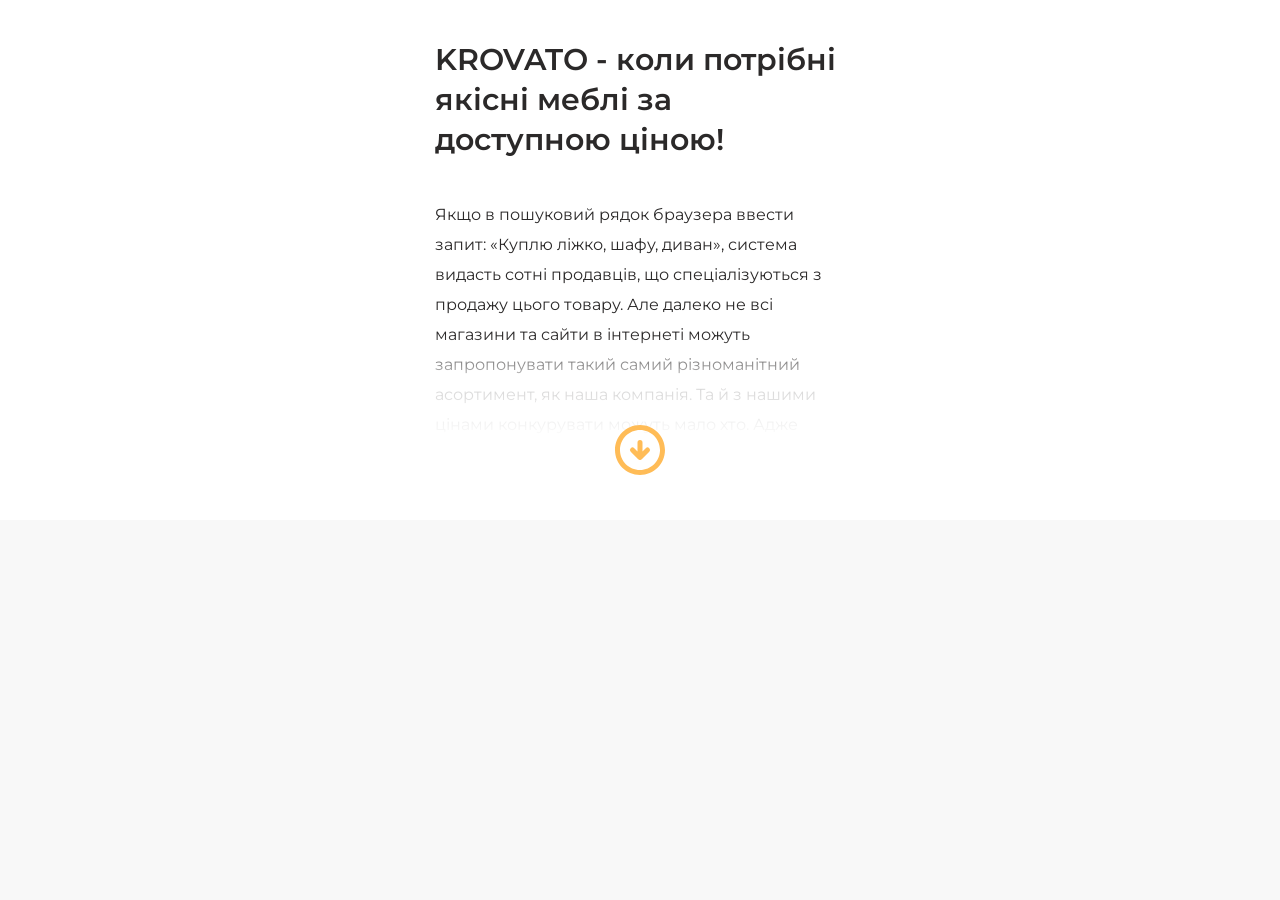
==== commit 56f25dd0: "changed structure and name about to about-benefit" ====
--- a/index.html
+++ b/index.html
@@ -1719,16 +1719,16 @@
         </a>
       </div>
     </section> -->
-    <!-- ПРО: ПЕРЕВАГИ -->
-     <section class="section about">
+    <!-- СЕО-ПЕРЕВАГИ -->
+     <section class="section about-benefit">
         <div class="container">
-          <h2 class="visually-hidden">Про</h2>
-          <div class="wrapper-description">
+          <h2 class="visually-hidden">Про нас</h2>
+          <section class="about">
             <p class="after-title">
               KROVATO - коли потрібні якісні меблі за доступною ціною!
             </p>
-            <p class="about-text text-first">
-              Якщо в пошуковий рядок браузера ввести запит: «Куплю ліжко, шафу,
+            <p class="about-text">
+             <span class="indent-down"> Якщо в пошуковий рядок браузера ввести запит: «Куплю ліжко, шафу,
               диван», система видасть сотні продавців, що спеціалізуються з
               продажу цього товару. Але далеко не всі магазини та сайти в
               інтернеті можуть запропонувати такий самий різноманітний
@@ -1736,10 +1736,8 @@
               можуть мало хто. Адже товар ми отримуємо безпосередньо від
               виробників, не переплачуючи за послуги посередників. До того ж,
               продажі ми ведемо як онлайн, так і в салоні, при цьому ціна на
-              асортимент онлайн та офлайн - однакова.
-            </p>
-            <p class="about-text text-second">
-              Ми співпрацюємо тільки з найкращими вітчизняними та зарубіжними
+              асортимент онлайн та офлайн - однакова.</span>
+                               Ми співпрацюємо тільки з найкращими вітчизняними та зарубіжними
               фабриками та компаніями, які отримали визнання покупців та
               експертів меблевої справи. Для нас важливо, щоб товар, який ми
               продаємо, відповідав міжнародним стандартам якості, був із
@@ -1750,7 +1748,12 @@
               класичному та модерному стилі, лінійки для оформлення житла в дусі
               романтики або скандинавського лаконізму. ..
             </p>
-          </div>
+           <div class="about-shadow">
+            <svg width="60" height="60">
+              <use href="./images/sprite.svg#icon-arrow-down(weight)"></use>
+            </svg>
+           </div>
+          </section>
           <!-- <section class="benefits">
             <h2 class="visually-hidden">Переваги</h2>
             <ul class="list list-benefits">
--- a/css/styles.css
+++ b/css/styles.css
@@ -50,9 +50,9 @@
 }
 
 .container {
-  max-width: 440px;
-  padding-left: 15px;
-  padding-right: 15px;
+  max-width: 480px;
+  padding-left: 35px;
+  padding-right: 35px;
   margin-left: auto;
   margin-right: auto;
 }
@@ -60,6 +60,8 @@
 @media screen and (min-width: 1320px) {
   .container {
     max-width: 1320px;
+    padding-left: 15px;
+    padding-right: 15px;
   }
 }
 
@@ -615,9 +617,10 @@
   position: relative;
   padding-top: 18px;
   padding-bottom: 18px;
+
   display: block;
+
   font-size: 17px;
-  /* font-weight: 600; */
   line-height: 1.26;
 
   color: var(--secondary-etxt-color);
@@ -1365,8 +1368,8 @@
 }
 
 /* СТИЛІ ДЛЯ "СВІЖІ СТАТТІ ТА ОСТАННІ НОВИНИ" */
-@media screen and (max-width:1319px) {
-  .section.articles-news{
+@media screen and (max-width: 1319px) {
+  .section.articles-news {
     margin-bottom: 60px;
   }
 }
@@ -1498,52 +1501,90 @@
 }
 
 /* СТИЛІ ДЛЯ "ПРО:ПЕРЕВАГИ" */
-.about {
+.about-benefit {
   padding-top: 40px;
   padding-bottom: 40px;
-  
+
   background-color: var(--white-text-color);
 }
 
-@media screen and (min-width:1320px) {
-  .about{
+@media screen and (min-width: 1320px) {
+  .about-benefit {
     padding-top: 70px;
-    }
-}
-
-.wrapper-description {
-  margin-left: auto;
-  margin-right: auto;
-
-  max-width: 1070px;
-}
-
-.about .after-title {
-  margin-top: 0;
-  margin-bottom: 30px;
-  font-size: 40px;
-  /* font-weight: 600; */
-  line-height: 1.2;
-  text-align: center;
+  }
+}
+
+@media screen and (max-width: 1319px) {
+  .about {
+    position: relative;
+  }
+}
+
+@media screen and (min-width: 1320px) {
+  .about {
+    margin-left: auto;
+    margin-right: auto;
+
+    max-width: 1070px;
+  }
+}
+
+.about-benefit .after-title {
+  margin-bottom: 40px;
+  font-size: 30px;
+  line-height: calc(40 / 30);
 
   color: var(--main-text-color);
 }
 
+@media screen and (min-width: 1320px) {
+  .about-benefit .after-title {
+    margin-bottom: 30px;
+
+    font-size: 40px;
+    line-height: calc(48 / 40);
+
+    text-align: center;
+  }
+}
+
 .about-text {
+  max-height: 280px;
+  overflow: hidden;
+
   font-weight: 400;
-  line-height: 1.87;
+  line-height: calc(30 / 16);
 
   color: var(--main-text-color);
 }
 
-.about-text.text-first {
-  margin-top: 0;
-  margin-bottom: 0;
-}
-
-.about-text.text-second {
-  margin-bottom: 70px;
-  margin-top: 0;
+@media screen and (min-width: 1320px) {
+  .about-text > .indent-down {
+    margin-bottom: 10px;
+    display: block;
+  }
+}
+
+.about-shadow {
+position: absolute;
+bottom: 0;
+left: 0;
+
+  height: 145px;
+  width: 480px;
+
+  display: flex;
+  align-items: flex-end;
+  justify-content: center;
+
+  background-image: linear-gradient(
+    180deg,
+    rgba(255, 255, 255, 0) 0%,
+    rgba(255, 255, 255, 0.8) 33.85%,
+    #fff 72.4%
+  );
+
+  transform: translateX(-35px);
 }
 
 /* "ПЕРЕВАГИ" */
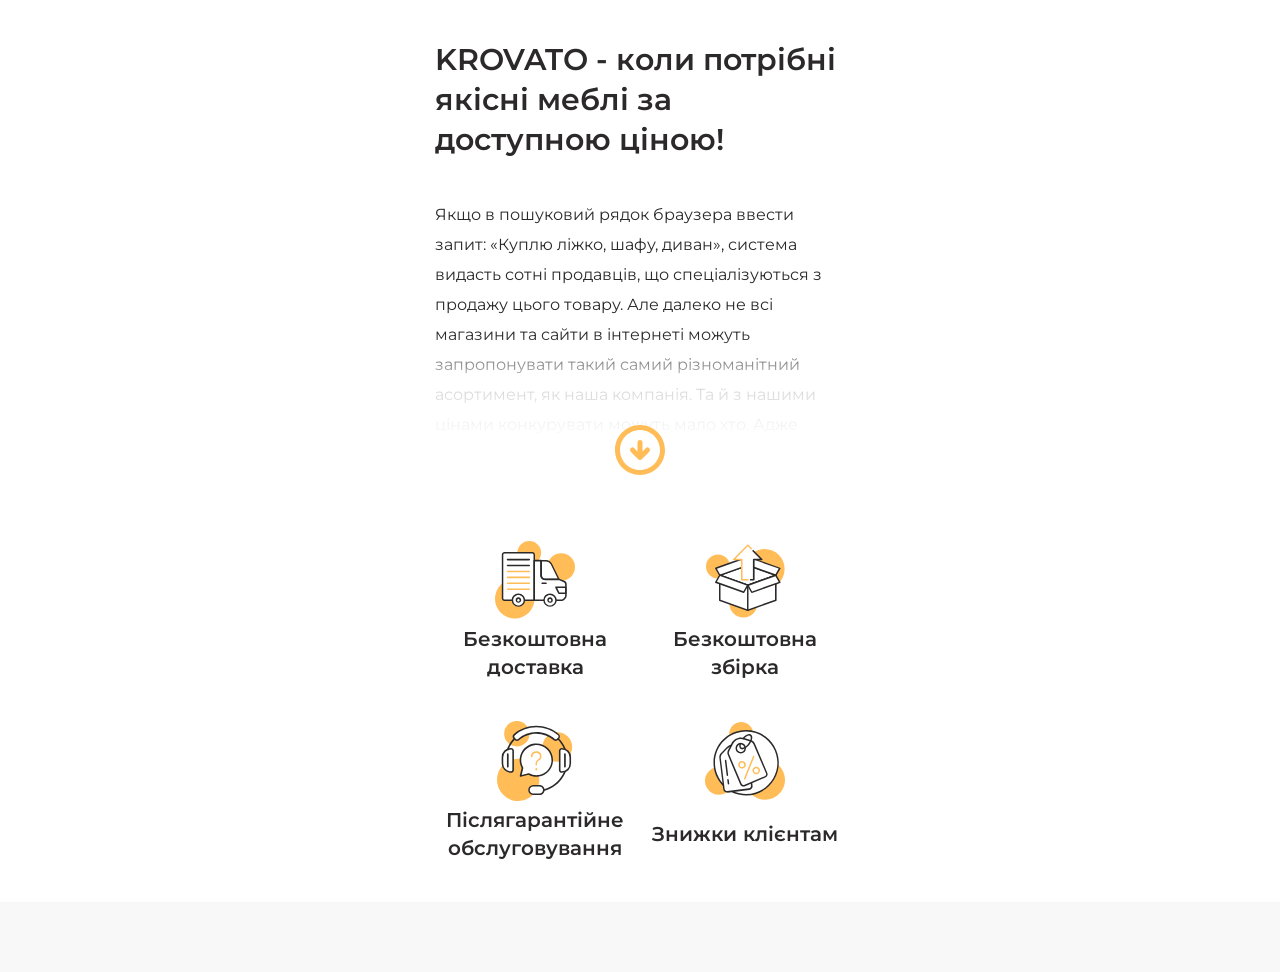
==== commit 7a3b244d: "changed styles of list-benefits and item-benefits" ====
--- a/index.html
+++ b/index.html
@@ -1749,12 +1749,14 @@
               романтики або скандинавського лаконізму. ..
             </p>
            <div class="about-shadow">
-            <svg width="60" height="60">
+          <button type="button" class="button-shadow">
+            <svg class="icon-shadow">
               <use href="./images/sprite.svg#icon-arrow-down(weight)"></use>
             </svg>
+          </button>
            </div>
           </section>
-          <!-- <section class="benefits">
+           <section class="benefits">
             <h2 class="visually-hidden">Переваги</h2>
             <ul class="list list-benefits">
               <li class="item-benefits">
@@ -1782,7 +1784,7 @@
                 <p class="benefits-text last-text">Знижки клієнтам</p>
               </li>
             </ul>
-          </section> -->
+          </section> 
         </div>
       </section>  
      </main>  
--- a/css/styles.css
+++ b/css/styles.css
@@ -1450,11 +1450,7 @@
 
 .title-detail {
   padding: 30px 30px 20px 30px;
-
-  /* border-left: 1px solid #e3e2e2;
-    border-bottom: 1px solid #e3e2e2;
-    border-right: 1px solid #e3e2e2; */
-}
+ }
 
 .news-title {
   margin-bottom: 30px;
@@ -1514,16 +1510,17 @@
   }
 }
 
-@media screen and (max-width: 1319px) {
-  .about {
-    position: relative;
-  }
+.about {
+  position: relative;
+
+  margin-bottom: 60px;
 }
 
 @media screen and (min-width: 1320px) {
   .about {
     margin-left: auto;
     margin-right: auto;
+    margin-bottom: 70px;
 
     max-width: 1070px;
   }
@@ -1566,9 +1563,9 @@
 }
 
 .about-shadow {
-position: absolute;
-bottom: 0;
-left: 0;
+  position: absolute;
+  bottom: 0;
+  left: 0;
 
   height: 145px;
   width: 480px;
@@ -1587,42 +1584,90 @@
   transform: translateX(-35px);
 }
 
+@media screen and (min-width: 1320px) {
+  .about-shadow {
+    width: 1290px;
+
+    transform: translateX(-110px);
+  }
+}
+
+.button-shadow {
+  padding: 0;
+  background-color: transparent;
+  border: none;
+  cursor: pointer;
+
+  width: 60px;
+  height: 60px;
+}
+
+.icon-shadow {
+  width: 100%;
+  height: 100%;
+}
+
 /* "ПЕРЕВАГИ" */
 .list-benefits {
   display: flex;
+  flex-wrap: wrap;
+  column-gap: 10px;
+}
+
+@media screen and (max-width: 1319px) {
+  .list-benefits {
+    row-gap: 40px;
+  }
+}
+
+@media screen and (min-width: 1320px) {
+  .list-benefits {
+    gap: 30px;
+  }
+}
+
+.item-benefits {
+  display: flex;
   align-items: center;
-}
-
-.item-benefits {
-  margin-right: 30px;
-  display: flex;
-  align-items: center;
-}
-
-.item-benefits:last-child {
-  margin-right: 0;
+  gap: 5px;
+  flex-basis: calc((100% - 10px) / 2);
+}
+
+@media screen and (max-width: 1319px) {
+  .item-benefits {
+    flex-direction: column;
+  }
+}
+
+@media screen and (min-width: 1320px) {
+  .item-benefits {
+    flex-basis: calc((100% - 90px) / 4);
+    gap: 20px;
+  }
 }
 
 .icons-benefits {
   width: 80px;
   height: 80px;
-  margin-right: 20px;
+
+  flex-shrink: 0;
 }
 
 .benefits-text {
-  margin-top: 0;
-  margin-bottom: 0;
   font-size: 20px;
-  max-width: 200px;
-  /* font-weight: 600; */
-  /* line-height: 1.4; */
+  line-height: calc(28 / 20);
 
   color: var(--main-text-color);
 }
 
+@media screen and (max-width: 1319px) {
+  .benefits-text {
+    text-align: center;
+  }
+}
+
 .benefits-text.last-text {
-  max-width: 0;
-  min-width: 200px;
+  line-height: calc(56 / 20);
 }
 
 /* СТИЛІ ДЛЯ ФУТЕРА */
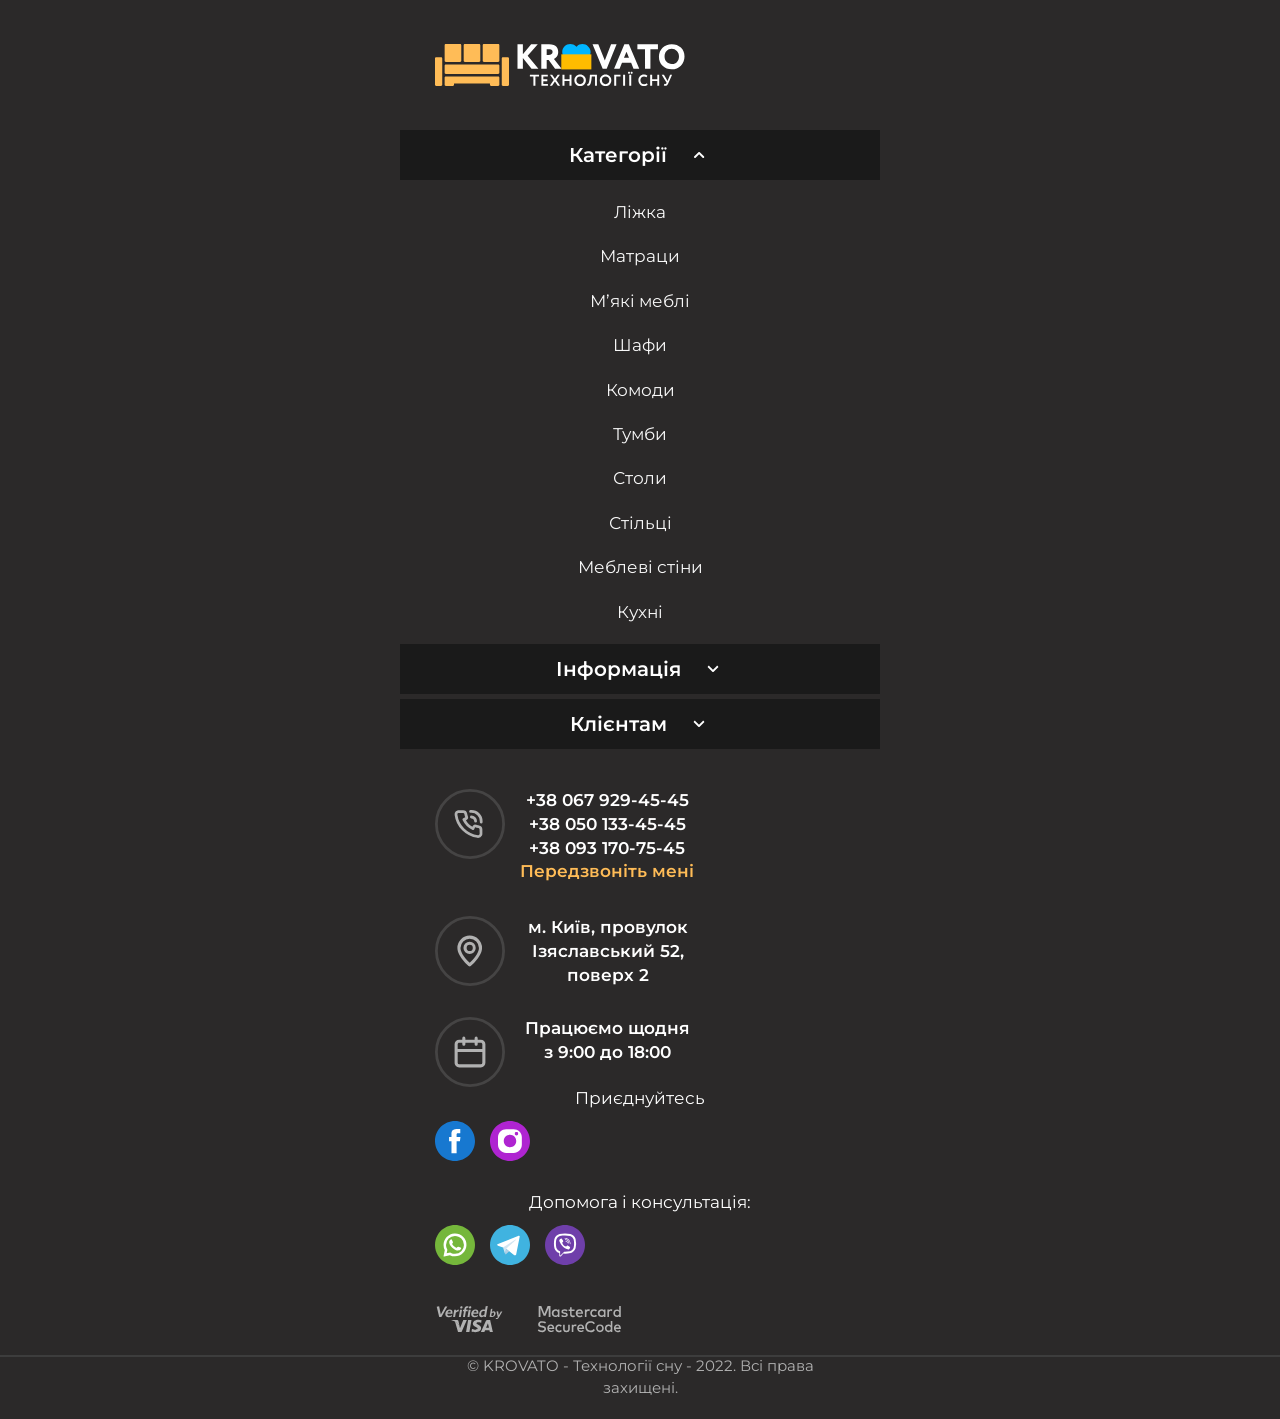
==== commit 07414977: "started to change footer (wrapper-footer) of adaptive layout" ====
--- a/index.html
+++ b/index.html
@@ -1720,7 +1720,7 @@
       </div>
     </section> -->
     <!-- СЕО-ПЕРЕВАГИ -->
-     <section class="section about-benefit">
+    <!-- <section class="section about-benefit">
         <div class="container">
           <h2 class="visually-hidden">Про нас</h2>
           <section class="about">
@@ -1786,18 +1786,169 @@
             </ul>
           </section> 
         </div>
-      </section>  
-     </main>  
+      </section>   -->
+    <!-- </main>   -->
     <!-- ФУТЕР -->
-    <!-- <footer class="footer">
+    <footer class="footer">
       <div class="container">
         <div class="wrapper-footer">
-          <div class="wrapper-item">
+          <div class="wrapper-item logo">
             <a href="/index.html" class="link-logo">
               <svg class="icon-footer">
                 <use href="./images/sprite.svg#logo-footer"></use>
               </svg>
             </a>
+          </div>
+          <div class="wrapper-item category">
+            <p class="footer-title category">
+              Категорії
+              <svg class="icon-arrow-top">
+                <use href="./images/sprite.svg#footer-arrow-top"></use>
+              </svg>
+            </p>
+            <ul class="list list-footer">
+              <li class="item-footer">
+                <a href="#" class="footer-link">Ліжка</a>
+              </li>
+              <li class="item-footer">
+                <a href="#" class="footer-link">Матраци</a>
+              </li>
+              <li class="item-footer">
+                <a href="#" class="footer-link">М’які меблі</a>
+              </li>
+              <li class="item-footer">
+                <a href="#" class="footer-link">Шафи</a>
+              </li>
+              <li class="item-footer">
+                <a href="#" class="footer-link">Комоди</a>
+              </li>
+              <li class="item-footer">
+                <a href="#" class="footer-link">Тумби</a>
+              </li>
+              <li class="item-footer">
+                <a href="#" class="footer-link">Столи</a>
+              </li>
+              <li class="item-footer">
+                <a href="#" class="footer-link">Стільці</a>
+              </li>
+              <li class="item-footer">
+                <a href="#" class="footer-link">Меблеві стіни</a>
+              </li>
+              <li class="item-footer">
+                <a href="#" class="footer-link">Кухні</a>
+              </li>
+            </ul>
+          </div>
+          <div class="wrapper-item informaion">
+            <p class="footer-title">
+              Інформація
+              <svg class="icon-arrow-top">
+                <use href="./images/sprite.svg#footer-arrow-down"></use>
+              </svg>
+            </p>
+            <ul class="list list-information">
+              <li class="item-footer">
+                <a href="#" class="footer-link">Про нас</a>
+              </li>
+              <li class="item-footer">
+                <a href="#" class="footer-link">Оплата</a>
+              </li>
+              <li class="item-footer">
+                <a href="#" class="footer-link">Доставка та збірка</a>
+              </li>
+              <li class="item-footer">
+                <a href="#" class="footer-link">Відгуки</a>
+              </li>
+              <li class="item-footer">
+                <a href="#" class="footer-link">Блог</a>
+              </li>
+              <li class="item-footer">
+                <a href="#" class="footer-link">Контакти</a>
+              </li>
+              <li class="item-footer">
+                <a href="#" class="footer-link">Мапа сайту</a>
+              </li>
+            </ul>
+          </div>
+          <div class="wrapper-item clients">
+            <p class="footer-title">
+              Клієнтам
+              <svg class="icon-arrow-top">
+                <use href="./images/sprite.svg#footer-arrow-down"></use>
+              </svg>
+            </p>
+            <ul class="list list-clients">
+              <li class="item-footer">
+                <a href="#" class="footer-link">Акції</a>
+              </li>
+              <li class="item-footer">
+                <a href="#" class="footer-link">Розпродаж</a>
+              </li>
+              <li class="item-footer">
+                <a href="#" class="footer-link">Купити в кредит</a>
+              </li>
+              <li class="item-footer">
+                <a href="#" class="footer-link">Обмін і повернення товару</a>
+              </li>
+              <li class="item-footer">
+                <a href="#" class="footer-link">Часто задавані питання</a>
+              </li>
+              <li class="item-footer">
+                <a href="#" class="footer-link">Умови покупки</a>
+              </li>
+              <li class="item-footer">
+                <a href="#" class="footer-link">Політика конфіденційності</a>
+              </li>
+            </ul>
+          </div>
+          <div class="wrapper-item">
+            <div class="address-wrapper">
+              <svg class="icon-large icon-address">
+                <use href="./images/sprite.svg#footer-tel"></use>
+              </svg>
+              <address class="address">
+                <a
+                  href="tel:+380679294545"
+                  class="connection footer-connection phone"
+                  >+38 067 929-45-45
+                </a>
+                <a
+                  href="tel:+380501334545"
+                  class="connection footer-connection phone"
+                >
+                  +38 050 133-45-45
+                </a>
+                <a
+                  href="tel:+380931707545"
+                  class="connection footer-connection phone"
+                >
+                  +38 093 170-75-45</a
+                >
+                <p class="connection footer-call">Передзвоніть мені</p>
+              </address>
+            </div>
+            <div class="address-wrapper">
+              <svg class="icon-large icon-address">
+                <use href="./images/sprite.svg#footer-map"></use>
+              </svg>
+              <a
+                href="https://maps.app.goo.gl/33giWuNh9TgoFYhb8"
+                class="connection footer-connection map"
+                target="_blank"
+                rel="nofollow noopener noreferrer"
+                >м. Київ, провулок Ізяславський 52, поверх 2</a
+              >
+            </div>
+            <div class="address-wrapper">
+              <svg class="icon-large icon-address">
+                <use href="./images/sprite.svg#calendar-footer"></use>
+              </svg>
+              <p class="connection footer-connection">
+                Працюємо щодня з 9:00 до 18:00
+              </p>
+            </div>
+          </div>
+          <div class="wrapper-item">
             <p class="footer-text join">Приєднуйтесь</p>
             <div class="links-social">
               <a
@@ -1882,146 +2033,12 @@
               </a>
             </div>
           </div>
-          <div class="wrapper-item">
-            <p class="footer-title">Інформація</p>
-            <ul class="list">
-              <li class="item-footer">
-                <a href="#" class="footer-link">Про нас</a>
-              </li>
-              <li class="item-footer">
-                <a href="#" class="footer-link">Оплата</a>
-              </li>
-              <li class="item-footer">
-                <a href="#" class="footer-link">Доставка та збірка</a>
-              </li>
-              <li class="item-footer">
-                <a href="#" class="footer-link">Відгуки</a>
-              </li>
-              <li class="item-footer">
-                <a href="#" class="footer-link">Блог</a>
-              </li>
-              <li class="item-footer">
-                <a href="#" class="footer-link">Контакти</a>
-              </li>
-              <li class="item-footer">
-                <a href="#" class="footer-link">Мапа сайту</a>
-              </li>
-            </ul>
-          </div>
-          <div class="wrapper-item">
-            <p class="footer-title">Категорії</p>
-            <ul class="list">
-              <li class="item-footer">
-                <a href="#" class="footer-link">Ліжка</a>
-              </li>
-              <li class="item-footer">
-                <a href="#" class="footer-link">Матраци</a>
-              </li>
-              <li class="item-footer">
-                <a href="#" class="footer-link">М’які меблі</a>
-              </li>
-              <li class="item-footer">
-                <a href="#" class="footer-link">Шафи</a>
-              </li>
-              <li class="item-footer">
-                <a href="#" class="footer-link">Комоди</a>
-              </li>
-              <li class="item-footer">
-                <a href="#" class="footer-link">Тумби</a>
-              </li>
-              <li class="item-footer">
-                <a href="#" class="footer-link">Столи</a>
-              </li>
-              <li class="item-footer">
-                <a href="#" class="footer-link">Стільці</a>
-              </li>
-              <li class="item-footer">
-                <a href="#" class="footer-link">Меблеві стіни</a>
-              </li>
-              <li class="item-footer">
-                <a href="#" class="footer-link">Кухні</a>
-              </li>
-            </ul>
-          </div>
-          <div class="wrapper-item">
-            <p class="footer-title">Клієнтам</p>
-            <ul class="list">
-              <li class="item-footer">
-                <a href="#" class="footer-link">Акції</a>
-              </li>
-              <li class="item-footer">
-                <a href="#" class="footer-link">Розпродаж</a>
-              </li>
-              <li class="item-footer">
-                <a href="#" class="footer-link">Купити в кредит</a>
-              </li>
-              <li class="item-footer">
-                <a href="#" class="footer-link">Обмін і повернення товару</a>
-              </li>
-              <li class="item-footer">
-                <a href="#" class="footer-link">Часто задавані питання</a>
-              </li>
-              <li class="item-footer">
-                <a href="#" class="footer-link">Умови покупки</a>
-              </li>
-              <li class="item-footer">
-                <a href="#" class="footer-link">Політика конфіденційності</a>
-              </li>
-            </ul>
-          </div>
-          <div class="wrapper-item">
-            <div class="address-wrapper">
-              <svg class="icon-large icon-address">
-                <use href="./images/sprite.svg#footer-tel"></use>
-              </svg>
-              <address class="address">
-                <a
-                  href="tel:+380679294545"
-                  class="connection footer-connection phone"
-                  >+38 067 929-45-45
-                </a>
-                <a
-                  href="tel:+380501334545"
-                  class="connection footer-connection phone"
-                >
-                  +38 050 133-45-45
-                </a>
-                <a
-                  href="tel:+380931707545"
-                  class="connection footer-connection phone"
-                >
-                  +38 093 170-75-45</a
-                >
-                <p class="connection footer-call">Передзвоніть мені</p>
-              </address>
-            </div>
-            <div class="address-wrapper">
-              <svg class="icon-large icon-address">
-                <use href="./images/sprite.svg#footer-map"></use>
-              </svg>
-              <a
-                href="https://maps.app.goo.gl/33giWuNh9TgoFYhb8"
-                class="connection footer-connection map"
-                target="_blank"
-                rel="nofollow noopener noreferrer"
-                >м. Київ, провулок Ізяславський 52, поверх 2</a
-              >
-            </div>
-            <div class="address-wrapper">
-              <svg class="icon-large icon-address">
-                <use href="./images/sprite.svg#calendar-footer"></use>
-              </svg>
-              <p class="connection footer-connection">
-                Працюємо щодня з 9:00 до 18:00
-              </p>
-            </div>
-          </div>
         </div>
         <p class="copyright">
           &#169; KROVATO - Технології сну - 2022. Всі права захищені.
         </p>
       </div>
-    </footer> -->
+    </footer>
   </body>
 </html>
 
--- a/css/styles.css
+++ b/css/styles.css
@@ -47,6 +47,11 @@
   max-width: 100%;
   display: block;
   height: auto;
+}
+
+.icon-arrow-top {
+  width: 24px;
+  height: 24px;
 }
 
 .container {
@@ -1450,7 +1455,7 @@
 
 .title-detail {
   padding: 30px 30px 20px 30px;
- }
+}
 
 .news-title {
   margin-bottom: 30px;
@@ -1675,20 +1680,52 @@
   position: relative;
   padding-top: 40px;
   padding-bottom: 20px;
-  margin-left: auto;
-  margin-right: auto;
-
-  max-width: 1920px;
+  /* margin-left: auto; */
+  /* margin-right: auto; */
+
+  /* max-width: 1920px; */
 
   background-color: var(--main-text-color);
 }
 
+@media screen and (max-width: 1319px) {
+  .footer {
+    text-align: center;
+  }
+}
+
 .footer .wrapper-footer {
-  padding-bottom: 40px;
-  display: flex;
-}
-
-.wrapper-item + .wrapper-item {
+  display: flex;
+}
+
+@media screen and (max-width: 1319px) {
+  .footer .wrapper-footer {
+    flex-direction: column;
+  }
+}
+
+.wrapper-item.logo {
+  margin-bottom: 40px;
+}
+
+@media screen and (max-width: 1319px) {
+  .wrapper-item.category {
+    margin-bottom: 20px;
+  }
+}
+@media screen and (max-width: 1319px) {
+  .wrapper-item.informaion {
+    margin-bottom: 5px;
+  }
+}
+
+@media screen and (max-width: 1319px) {
+  .wrapper-item.clients {
+    margin-bottom: 40px;
+  }
+}
+
+/* .wrapper-item + .wrapper-item {
   margin-left: 75px;
 }
 
@@ -1698,26 +1735,40 @@
 
 .wrapper-item:nth-child(3) {
   max-width: 108px;
-}
-
-/* .wrapper-item:last-child {
-    max-width: 240px;
 } */
 
+/* .wrapper-item:nth-child(1) {
+  background-color: yellow;
+}
+.wrapper-item:nth-child(2) {
+  background-color: red;
+}
+.wrapper-item:nth-child(3) {
+  background-color: blue;
+}
+.wrapper-item:nth-child(4) {
+  background-color: pink;
+}
+.wrapper-item:nth-child(5) {
+  background-color: brown;
+}
+.wrapper-item:nth-child(6) {
+  background-color: green;
+}
+.wrapper-item:nth-child(7) {
+  background-color: orange;
+} */
+
 .wrapper-item > .link-logo {
-  margin-bottom: 40px;
   width: 250px;
   height: 50px;
+
   display: block;
 }
 
 .link-logo > .icon-footer {
   width: 100%;
   height: 100%;
-}
-
-.wrapper-item .item-footer:not(:last-child) {
-  margin-bottom: 10px;
 }
 
 .footer-text {
@@ -1748,7 +1799,7 @@
   margin-bottom: 40px;
 }
 
-.wrapper-item .link-social {
+.link-social {
   display: block;
   width: 40px;
   height: 40px;
@@ -1821,19 +1872,43 @@
 }
 
 .footer-title {
-  margin-top: 0;
-  margin-bottom: 10px;
+  padding-top: 11px;
+  padding-bottom: 11px;
+
   font-size: 20px;
-  /* font-weight: 600; */
-  /* line-height: 1.4; */
-
+
+  display: flex;
+  align-items: center;
+  justify-content: center;
+  gap: 20px;
+
+  transform: translate(-35px);
+  width: 480px;
+
+  background-color: #1a1a1a;
   color: var(--white-text-color);
+}
+
+.footer-title.category {
+  margin-bottom: 20px;
+}
+
+@media screen and (min-width: 1320px) {
+  .footer-title {
+    margin-bottom: 10px;
+  }
+}
+
+.list-footer {
+  display: flex;
+  flex-direction: column;
+  gap: 20px;
 }
 
 .footer-link {
   font-size: 17px;
   font-weight: 400;
-  line-height: 1.41;
+  line-height: calc(24 / 17);
 
   color: var(--primary-bg-color);
 
@@ -1843,6 +1918,18 @@
 .footer-link:hover,
 .footer-link:focus {
   color: var(--accent-color);
+}
+
+@media screen and (max-width: 1319px) {
+  .wrapper-footer .list-information {
+    display: none;
+  }
+}
+
+@media screen and (max-width: 1319px) {
+  .wrapper-footer .list-clients {
+    display: none;
+  }
 }
 
 /* ADDRESS */
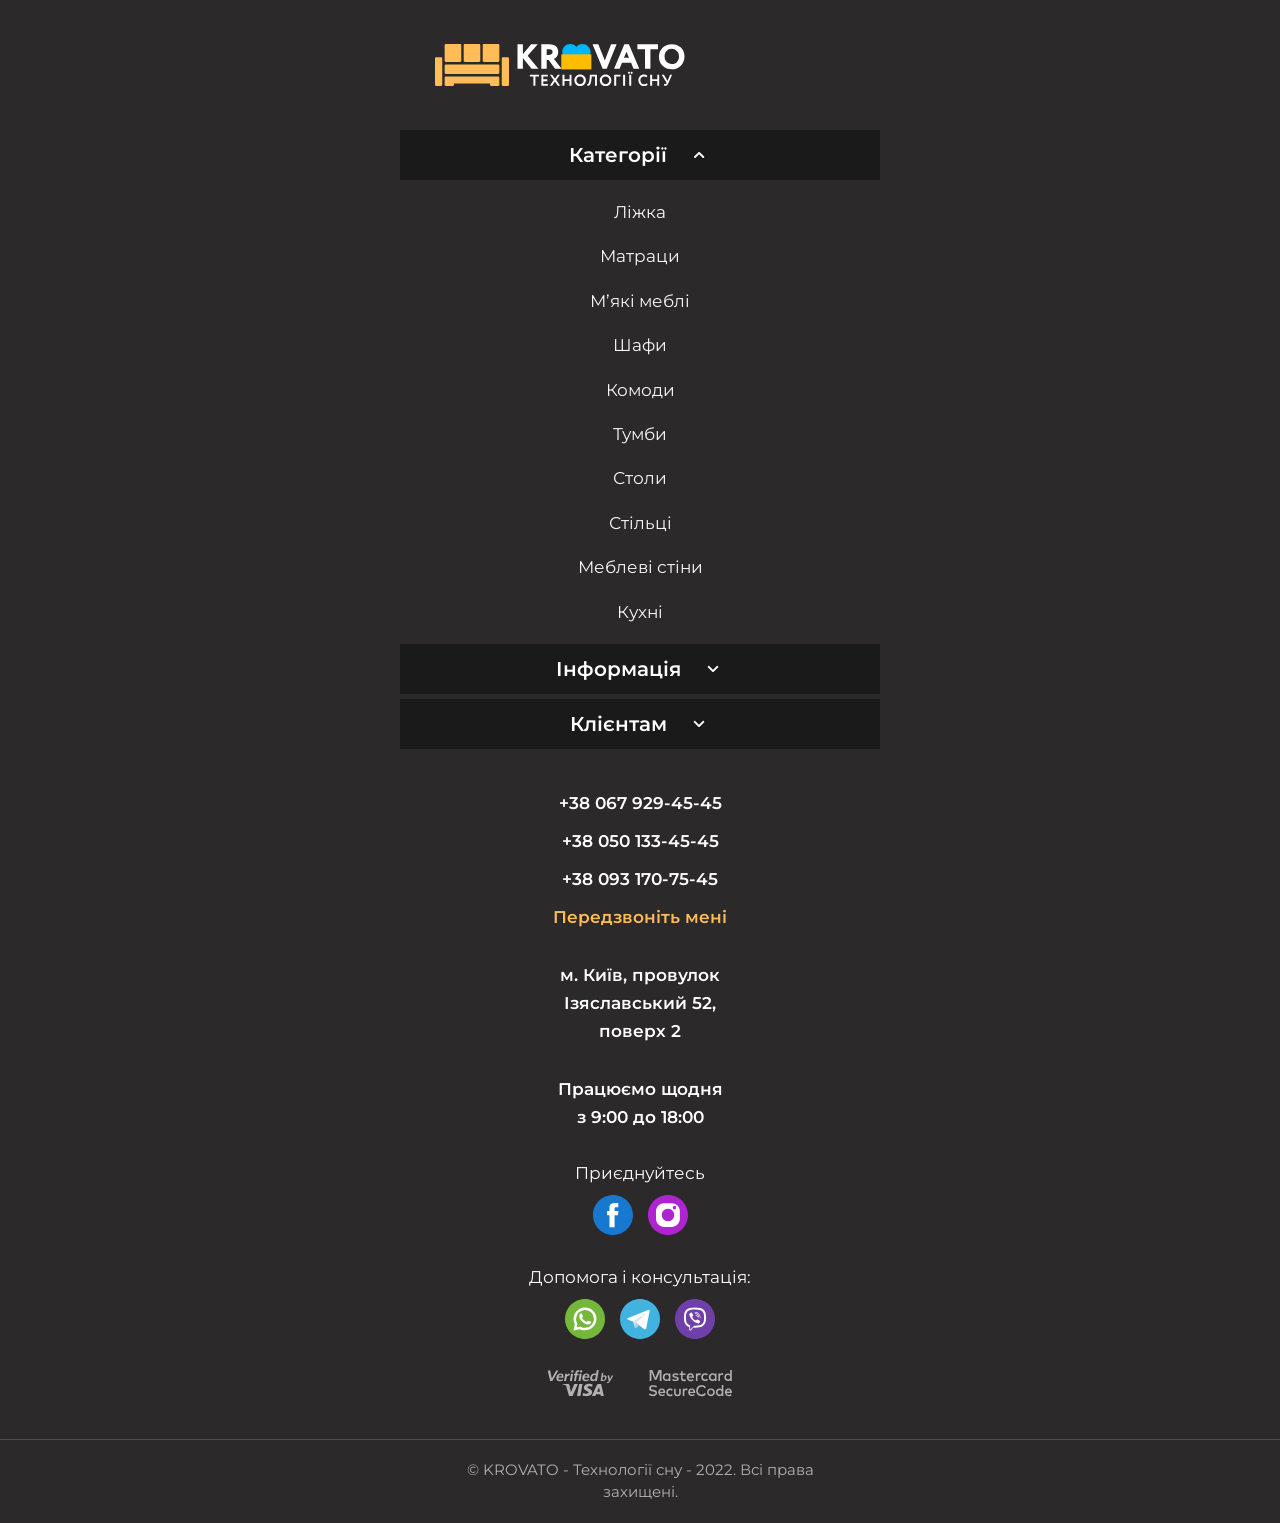
==== commit 5977d775: "changedmobile layout for adaptive" ====
--- a/index.html
+++ b/index.html
@@ -1790,7 +1790,7 @@
     <!-- </main>   -->
     <!-- ФУТЕР -->
     <footer class="footer">
-      <div class="container">
+      <div class="container footer-container">
         <div class="wrapper-footer">
           <div class="wrapper-item logo">
             <a href="/index.html" class="link-logo">
--- a/css/styles.css
+++ b/css/styles.css
@@ -1679,7 +1679,6 @@
 .footer {
   position: relative;
   padding-top: 40px;
-  padding-bottom: 20px;
   /* margin-left: auto; */
   /* margin-right: auto; */
 
@@ -1694,12 +1693,36 @@
   }
 }
 
+.footer-container::after{
+    content: "";
+    position: absolute;
+    left: 0;
+    bottom: 83px;
+  
+    display: inline-block;
+  
+    width: 100%;
+    height: 1px;
+  
+    background-color: #3d3d3d;
+    background-color: red;
+    
+}
+
+@media screen and (min-width:1320px) {
+  .footer-container::after{
+    height: 2px;
+  }
+}
+
 .footer .wrapper-footer {
   display: flex;
 }
 
 @media screen and (max-width: 1319px) {
   .footer .wrapper-footer {
+margin-bottom: 40px;
+
     flex-direction: column;
   }
 }
@@ -1724,40 +1747,6 @@
     margin-bottom: 40px;
   }
 }
-
-/* .wrapper-item + .wrapper-item {
-  margin-left: 75px;
-}
-
-.wrapper-item:nth-child(2) {
-  max-width: 148px;
-}
-
-.wrapper-item:nth-child(3) {
-  max-width: 108px;
-} */
-
-/* .wrapper-item:nth-child(1) {
-  background-color: yellow;
-}
-.wrapper-item:nth-child(2) {
-  background-color: red;
-}
-.wrapper-item:nth-child(3) {
-  background-color: blue;
-}
-.wrapper-item:nth-child(4) {
-  background-color: pink;
-}
-.wrapper-item:nth-child(5) {
-  background-color: brown;
-}
-.wrapper-item:nth-child(6) {
-  background-color: green;
-}
-.wrapper-item:nth-child(7) {
-  background-color: orange;
-} */
 
 .wrapper-item > .link-logo {
   width: 250px;
@@ -1772,11 +1761,9 @@
 }
 
 .footer-text {
-  margin-top: 0;
-  margin-bottom: 0;
   font-size: 17px;
   font-weight: 400;
-  line-height: 1.41;
+  line-height: calc(24 / 17);
 
   color: var(--white-text-color);
 }
@@ -1792,11 +1779,18 @@
 .wrapper-footer .links-social {
   margin-bottom: 30px;
   display: flex;
+  justify-content: center;
   gap: 15px;
 }
 
 .links-social.secondary {
-  margin-bottom: 40px;
+  margin-bottom: 30px;
+}
+
+@media screen and (min-width: 1320px) {
+  .links-social.secondary {
+    margin-bottom: 40px;
+  }
 }
 
 .link-social {
@@ -1818,6 +1812,7 @@
 
 .visa-mastercard {
   display: flex;
+  justify-content: center;
   gap: 30px;
 }
 
@@ -1876,6 +1871,7 @@
   padding-bottom: 11px;
 
   font-size: 20px;
+  line-height: calc(28 / 20);
 
   display: flex;
   align-items: center;
@@ -1937,26 +1933,40 @@
   display: flex;
 }
 
+@media screen and (max-width: 1319px) {
+  .address-wrapper {
+    margin-bottom: 30px;
+
+    justify-content: center;
+  }
+}
+
 .icon-address {
   margin-right: 15px;
 }
 
-.address {
-  margin-bottom: 32px;
+@media screen and (max-width: 1319px) {
+  .icon-address {
+    display: none;
+  }
+}
+
+@media screen and (min-width: 1320px) {
+  .address {
+    margin-bottom: 32px;
+  }
 }
 
 .connection {
   font-size: 17px;
   font-style: normal;
+
   max-width: 175px;
-  /* font-weight: 600; */
-  /* line-height: 1.4; */
+
+  line-height: calc(28 / 17);
 }
 
 .footer-connection {
-  margin-top: 0;
-  margin-bottom: 0;
-
   color: var(--white-text-color);
 
   transition: color 250ms cubic-bezier(0.4, 0, 0.2, 1);
@@ -1964,6 +1974,12 @@
 
 .phone {
   display: block;
+}
+
+@media screen and (max-width: 1319px) {
+  .footer-connection.phone {
+    margin-bottom: 10px;
+  }
 }
 
 .footer-connection.phone:hover,
@@ -1972,36 +1988,25 @@
 }
 
 .footer-call {
-  margin-top: 0;
-  margin-bottom: 0;
-
   color: var(--accent-color);
 }
 
-.footer-connection.map {
-  display: inline-block;
-  margin-bottom: 30px;
+@media screen and (min-width: 1320px) {
+  .footer-connection.map {
+    display: inline-block;
+    margin-bottom: 30px;
+  }
 }
 
 .footer .copyright {
-  margin-top: 0;
-  margin-bottom: 0;
-  padding-top: 20px;
+padding-top: 20px;padding-bottom: 20px;
+
   font-weight: 400;
   font-size: 15px;
-  line-height: 1.46;
+  line-height: calc(22/15);
+
   text-align: center;
 
   color: #b1b1b1;
 }
 
-.footer .copyright::before {
-  content: "";
-  position: absolute;
-  left: 0;
-  bottom: 62px;
-  display: inline-block;
-  width: 100%;
-  height: 2px;
-  background-color: #3d3d3d;
-}
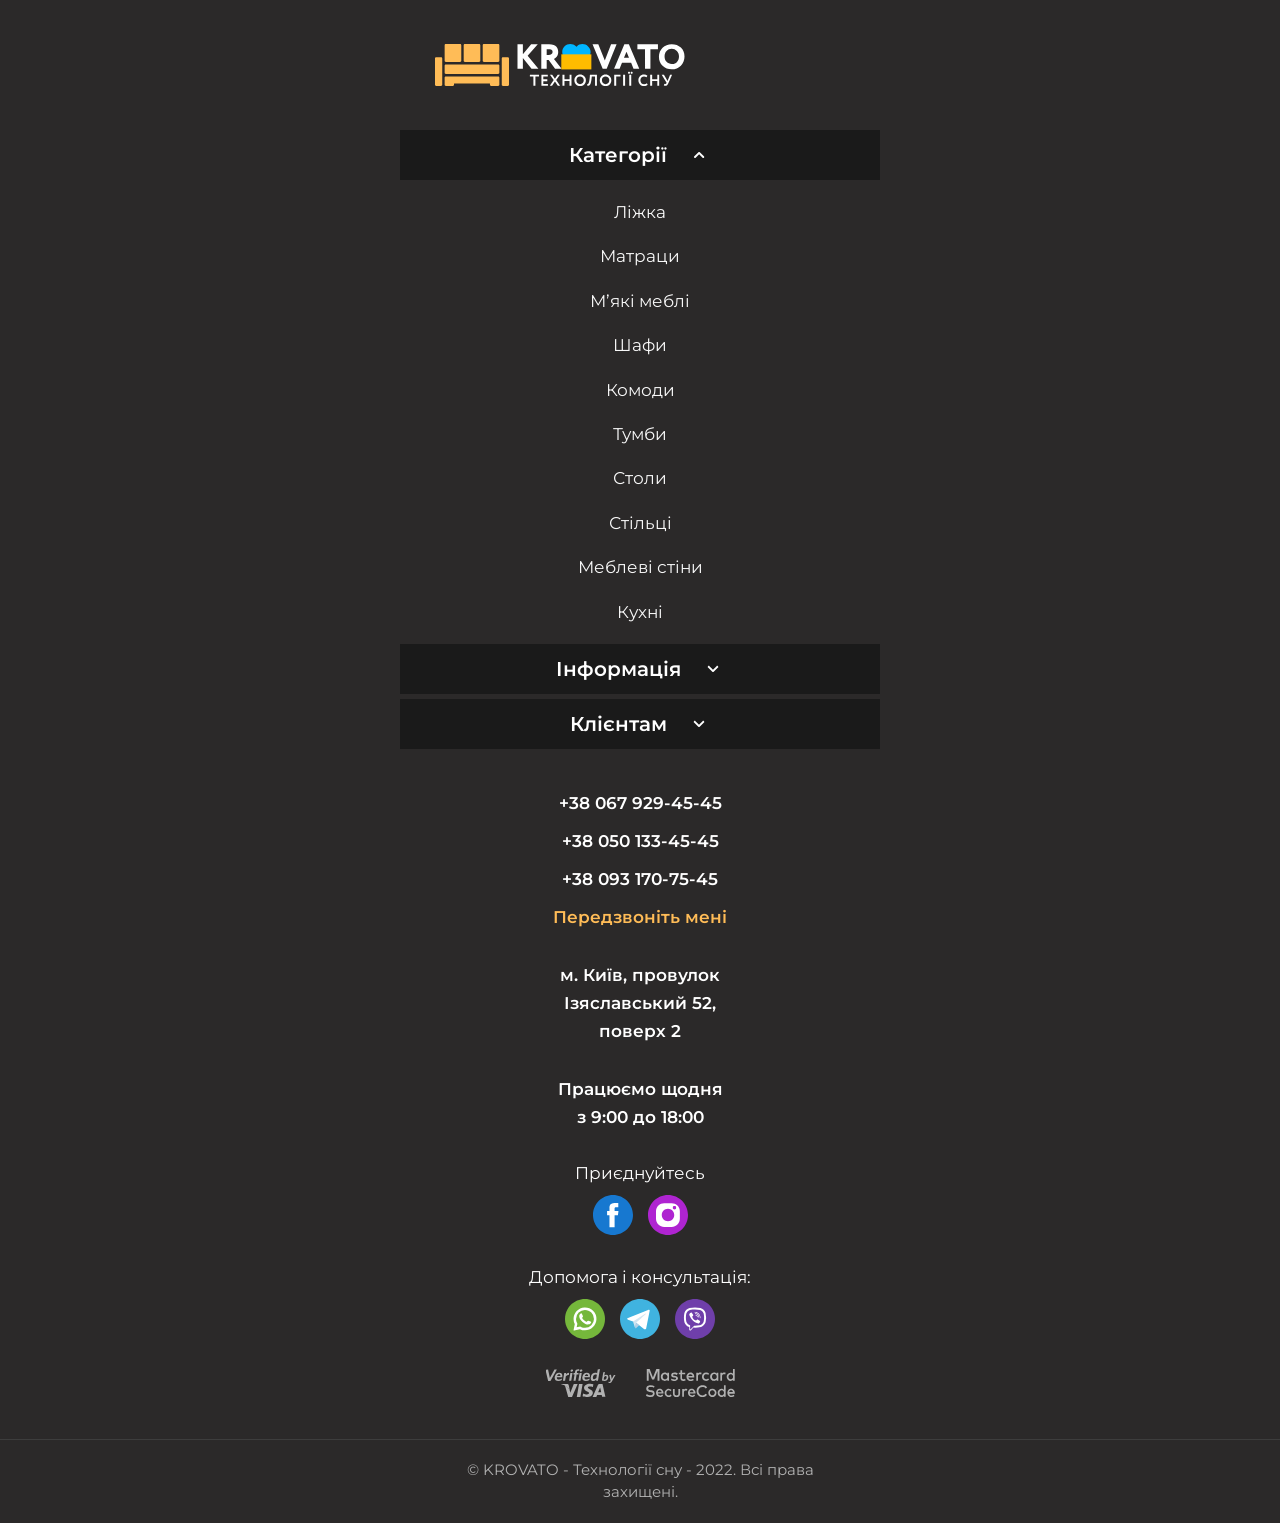
==== commit af652576: "finish adaptive layout (for desktop)" ====
--- a/index.html
+++ b/index.html
@@ -1798,6 +1798,91 @@
                 <use href="./images/sprite.svg#logo-footer"></use>
               </svg>
             </a>
+            <div class="wrapper-item-desktop">
+              <p class="footer-text join">Приєднуйтесь</p>
+              <div class="links-social">
+                <a
+                  href="#"
+                  aria-label="Посилання на фейсбук"
+                  target="_blank"
+                  rel="nofollow noopener noreferrer"
+                  class="link-social"
+                >
+                  <svg class="icon-social">
+                    <use href="./images/sprite.svg#facebook"></use>
+                  </svg> </a
+                ><a
+                  href="#"
+                  aria-label="Посилання на інстаграм"
+                  target="_blank"
+                  rel="nofollow noopener noreferrer"
+                  class="link-social"
+                >
+                  <svg class="icon-social">
+                    <use href="./images/sprite.svg#instagram"></use>
+                  </svg>
+                </a>
+              </div>
+              <p class="footer-text help">Допомога і консультація:</p>
+              <div class="links-social secondary">
+                <a
+                  href="#"
+                  aria-label="Посилання на вацап"
+                  target="_blank"
+                  rel="noopener nofollow noreferrer"
+                  class="link-social"
+                >
+                  <svg class="icon-social">
+                    <use href="./images/sprite.svg#watsapp-footer"></use>
+                  </svg>
+                </a>
+                <a
+                  href="#"
+                  aria-label="Посилання на телеграм"
+                  target="_blank"
+                  rel="noopener nofollow noreferrer"
+                  class="link-social"
+                >
+                  <svg class="icon-social">
+                    <use href="./images/sprite.svg#telegram-footer"></use>
+                  </svg> </a
+                ><a
+                  href="#"
+                  aria-label="Посилання на вайбер"
+                  target="_blank"
+                  rel="noopener nofollow noreferrer"
+                  class="link-social"
+                >
+                  <svg class="icon-social">
+                    <use href="./images/sprite.svg#viber-footer"></use>
+                  </svg>
+                </a>
+              </div>
+              <div class="visa-mastercard">
+                <a
+                  href="#"
+                  aria-label="Посилання на віза"
+                  target="_blank"
+                  rel="nofollow noreferrer noopener"
+                  class="pay-systems link-visa"
+                >
+                  <svg class="icon-visa">
+                    <use href="./images/sprite.svg#visa"></use>
+                  </svg>
+                </a>
+                <a
+                  href="#"
+                  aria-label="Посилання на мастеркард"
+                  target="_blank"
+                  rel="nofollow noreferrer nofollow"
+                  class="pay-systems link-mastercard"
+                >
+                  <svg class="icon-mastercard">
+                    <use href="./images/sprite.svg#mastercard"></use>
+                  </svg>
+                </a>
+              </div>
+            </div>
           </div>
           <div class="wrapper-item category">
             <p class="footer-title category">
@@ -1846,7 +1931,7 @@
                 <use href="./images/sprite.svg#footer-arrow-down"></use>
               </svg>
             </p>
-            <ul class="list list-information">
+            <ul class="list list-footer list-information">
               <li class="item-footer">
                 <a href="#" class="footer-link">Про нас</a>
               </li>
@@ -1877,7 +1962,7 @@
                 <use href="./images/sprite.svg#footer-arrow-down"></use>
               </svg>
             </p>
-            <ul class="list list-clients">
+            <ul class="list list-footer list-clients">
               <li class="item-footer">
                 <a href="#" class="footer-link">Акції</a>
               </li>
@@ -1927,7 +2012,7 @@
                 <p class="connection footer-call">Передзвоніть мені</p>
               </address>
             </div>
-            <div class="address-wrapper">
+            <div class="address-wrapper town">
               <svg class="icon-large icon-address">
                 <use href="./images/sprite.svg#footer-map"></use>
               </svg>
@@ -1948,7 +2033,7 @@
               </p>
             </div>
           </div>
-          <div class="wrapper-item">
+          <div class="wrapper-item wrapper-item-mobile">
             <p class="footer-text join">Приєднуйтесь</p>
             <div class="links-social">
               <a
@@ -2014,7 +2099,7 @@
                 aria-label="Посилання на віза"
                 target="_blank"
                 rel="nofollow noreferrer noopener"
-                class="link-visa"
+                class="pay-systems link-visa"
               >
                 <svg class="icon-visa">
                   <use href="./images/sprite.svg#visa"></use>
@@ -2025,7 +2110,7 @@
                 aria-label="Посилання на мастеркард"
                 target="_blank"
                 rel="nofollow noreferrer nofollow"
-                class="link-mastercard"
+                class="pay-systems link-mastercard"
               >
                 <svg class="icon-mastercard">
                   <use href="./images/sprite.svg#mastercard"></use>
--- a/css/styles.css
+++ b/css/styles.css
@@ -54,6 +54,11 @@
   height: 24px;
 }
 
+@media screen and (min-width: 1320px) {
+  .icon-arrow-top {
+    display: none;
+  }
+}
 .container {
   max-width: 480px;
   padding-left: 35px;
@@ -1678,11 +1683,8 @@
 /* СТИЛІ ДЛЯ ФУТЕРА */
 .footer {
   position: relative;
+
   padding-top: 40px;
-  /* margin-left: auto; */
-  /* margin-right: auto; */
-
-  /* max-width: 1920px; */
 
   background-color: var(--main-text-color);
 }
@@ -1693,42 +1695,74 @@
   }
 }
 
-.footer-container::after{
-    content: "";
-    position: absolute;
-    left: 0;
-    bottom: 83px;
-  
-    display: inline-block;
-  
-    width: 100%;
-    height: 1px;
-  
-    background-color: #3d3d3d;
-    background-color: red;
-    
+.footer-container::after {
+  content: "";
+  position: absolute;
+  left: 0;
+  bottom: 83px;
+
+  display: inline-block;
+
+  width: 100%;
+  height: 1px;
+
+  background-color: #3d3d3d;
+}
+
+@media screen and (min-width: 1320px) {
+  .footer-container::after {
+bottom: 62px;
+  }
+}
+
+.footer .wrapper-footer {
+  display: flex;
+}
+
+@media screen and (max-width: 1319px) {
+  .footer .wrapper-footer {
+    margin-bottom: 40px;
+
+    flex-direction: column;
+  }
 }
 
 @media screen and (min-width:1320px) {
-  .footer-container::after{
-    height: 2px;
-  }
-}
-
-.footer .wrapper-footer {
-  display: flex;
-}
-
-@media screen and (max-width: 1319px) {
   .footer .wrapper-footer {
 margin-bottom: 40px;
 
-    flex-direction: column;
-  }
-}
-
-.wrapper-item.logo {
-  margin-bottom: 40px;
+    gap: 67px;
+  }
+}
+
+@media screen and (min-width:1320px) {
+  .wrapper-item:first-child{
+    order: 1;
+  }
+  
+  .wrapper-item:nth-child(3){
+    order: 2;
+  }
+  
+  .wrapper-item:nth-child(2){
+    order: 3;
+  }
+  
+  .wrapper-item:nth-child(n+4){
+    order: 4;
+  }
+}
+
+@media screen and (max-width: 1319px) {
+  .wrapper-item.logo {
+    margin-bottom: 40px;
+  }
+}
+
+@media screen and (max-width: 1319px) {
+  .wrapper-item-desktop {
+    display: none;
+  }
 }
 
 @media screen and (max-width: 1319px) {
@@ -1755,9 +1789,21 @@
   display: block;
 }
 
+@media screen and (min-width: 1320px) {
+  .wrapper-item > .link-logo {
+    margin-bottom: 40px;
+  }
+}
+
 .link-logo > .icon-footer {
   width: 100%;
   height: 100%;
+}
+
+@media screen and (min-width: 1320px) {
+  .wrapper-item-mobile {
+    display: none;
+  }
 }
 
 .footer-text {
@@ -1779,12 +1825,13 @@
 .wrapper-footer .links-social {
   margin-bottom: 30px;
   display: flex;
-  justify-content: center;
   gap: 15px;
 }
 
-.links-social.secondary {
-  margin-bottom: 30px;
+@media screen and (max-width: 1319px) {
+  .wrapper-footer .links-social {
+    justify-content: center;
+  }
 }
 
 @media screen and (min-width: 1320px) {
@@ -1812,47 +1859,36 @@
 
 .visa-mastercard {
   display: flex;
-  justify-content: center;
   gap: 30px;
 }
 
+@media screen and (max-width: 1319px) {
+  .visa-mastercard {
+    justify-content: center;
+  }
+}
+
+@media screen and (min-width: 1320px) {
+  .visa-mastercard {
+    gap: 20px;
+  }
+}
+
+.pay-systems {
+  display: block;
+
+  color: #b1b1b1;
+
+  transition: color 250ms cubic-bezier(0.4, 0, 0.2, 1),
+    border 250ms cubic-bezier(0.4, 0, 0.2, 1);
+}
+
 .link-visa {
-  display: block;
   width: 70px;
   height: 30px;
-
-  color: #b1b1b1;
-  border: 1px solid transparent;
-
-  transition: color 250ms cubic-bezier(0.4, 0, 0.2, 1),
-    border 250ms cubic-bezier(0.4, 0, 0.2, 1);
-}
-
-.link-visa > .icon-visa {
-  width: 100%;
-  height: 100%;
-
-  fill: currentColor;
-}
-
-.link-visa:hover,
-.link-visa:focus {
-  color: var(--accent-color);
-  border-color: var(--accent-color);
-}
-
-.link-mastercard {
-  display: block;
-  width: 89px;
-  height: 30px;
-
-  color: #b1b1b1;
-  border: 1px solid transparent;
-
-  transition: color 250ms cubic-bezier(0.4, 0, 0.2, 1),
-    border 250ms cubic-bezier(0.4, 0, 0.2, 1);
-}
-
+}
+
+.link-visa > .icon-visa,
 .link-mastercard > .icon-mastercard {
   width: 100%;
   height: 100%;
@@ -1860,33 +1896,39 @@
   fill: currentColor;
 }
 
+.link-visa:hover,
+.link-visa:focus,
 .link-mastercard:hover,
 .link-mastercard:focus {
-  border-color: var(--accent-color);
   color: var(--accent-color);
 }
 
+.link-mastercard {
+  width: 89px;
+  height: 30px;
+}
+
 .footer-title {
-  padding-top: 11px;
-  padding-bottom: 11px;
-
   font-size: 20px;
   line-height: calc(28 / 20);
 
-  display: flex;
-  align-items: center;
-  justify-content: center;
-  gap: 20px;
-
-  transform: translate(-35px);
-  width: 480px;
-
-  background-color: #1a1a1a;
   color: var(--white-text-color);
 }
 
-.footer-title.category {
-  margin-bottom: 20px;
+@media screen and (max-width: 1319px) {
+  .footer-title {
+    margin-right: -35px;
+    margin-left: -35px;
+    padding-top: 11px;
+    padding-bottom: 11px;
+
+    display: flex;
+    align-items: center;
+    justify-content: center;
+    gap: 20px;
+
+    background-color: #1a1a1a;
+  }
 }
 
 @media screen and (min-width: 1320px) {
@@ -1895,10 +1937,22 @@
   }
 }
 
+@media screen and (max-width: 1319px) {
+  .footer-title.category {
+    margin-bottom: 20px;
+  }
+}
+
 .list-footer {
   display: flex;
   flex-direction: column;
   gap: 20px;
+}
+
+@media screen and (min-width: 1320px) {
+  .list-footer {
+    gap: 10px;
+  }
 }
 
 .footer-link {
@@ -1941,8 +1995,16 @@
   }
 }
 
+@media screen and (min-width:1320px) {
+  .address-wrapper.town{
+    margin-bottom: 30px;
+  }
+}
+
 .icon-address {
   margin-right: 15px;
+
+  flex-shrink: 0;
 }
 
 @media screen and (max-width: 1319px) {
@@ -1966,6 +2028,13 @@
   line-height: calc(28 / 17);
 }
 
+@media screen and (min-width: 1320px) {
+  .connection {
+    font-size: 18px;
+    line-height: calc(28 / 18);
+  }
+}
+
 .footer-connection {
   color: var(--white-text-color);
 
@@ -1991,22 +2060,33 @@
   color: var(--accent-color);
 }
 
+@media screen and (min-width:1320px){
+  .footer-call{
+    font-size: 17px;
+  }
+}
+
 @media screen and (min-width: 1320px) {
   .footer-connection.map {
     display: inline-block;
-    margin-bottom: 30px;
   }
 }
 
 .footer .copyright {
-padding-top: 20px;padding-bottom: 20px;
+  padding-top: 20px;
+  padding-bottom: 20px;
 
   font-weight: 400;
   font-size: 15px;
-  line-height: calc(22/15);
+  line-height: calc(22 / 15);
 
   text-align: center;
 
   color: #b1b1b1;
 }
 
+@media screen and (min-width:1320px) {
+  .footer .copyright{
+    padding-top: 21px;
+  }
+}
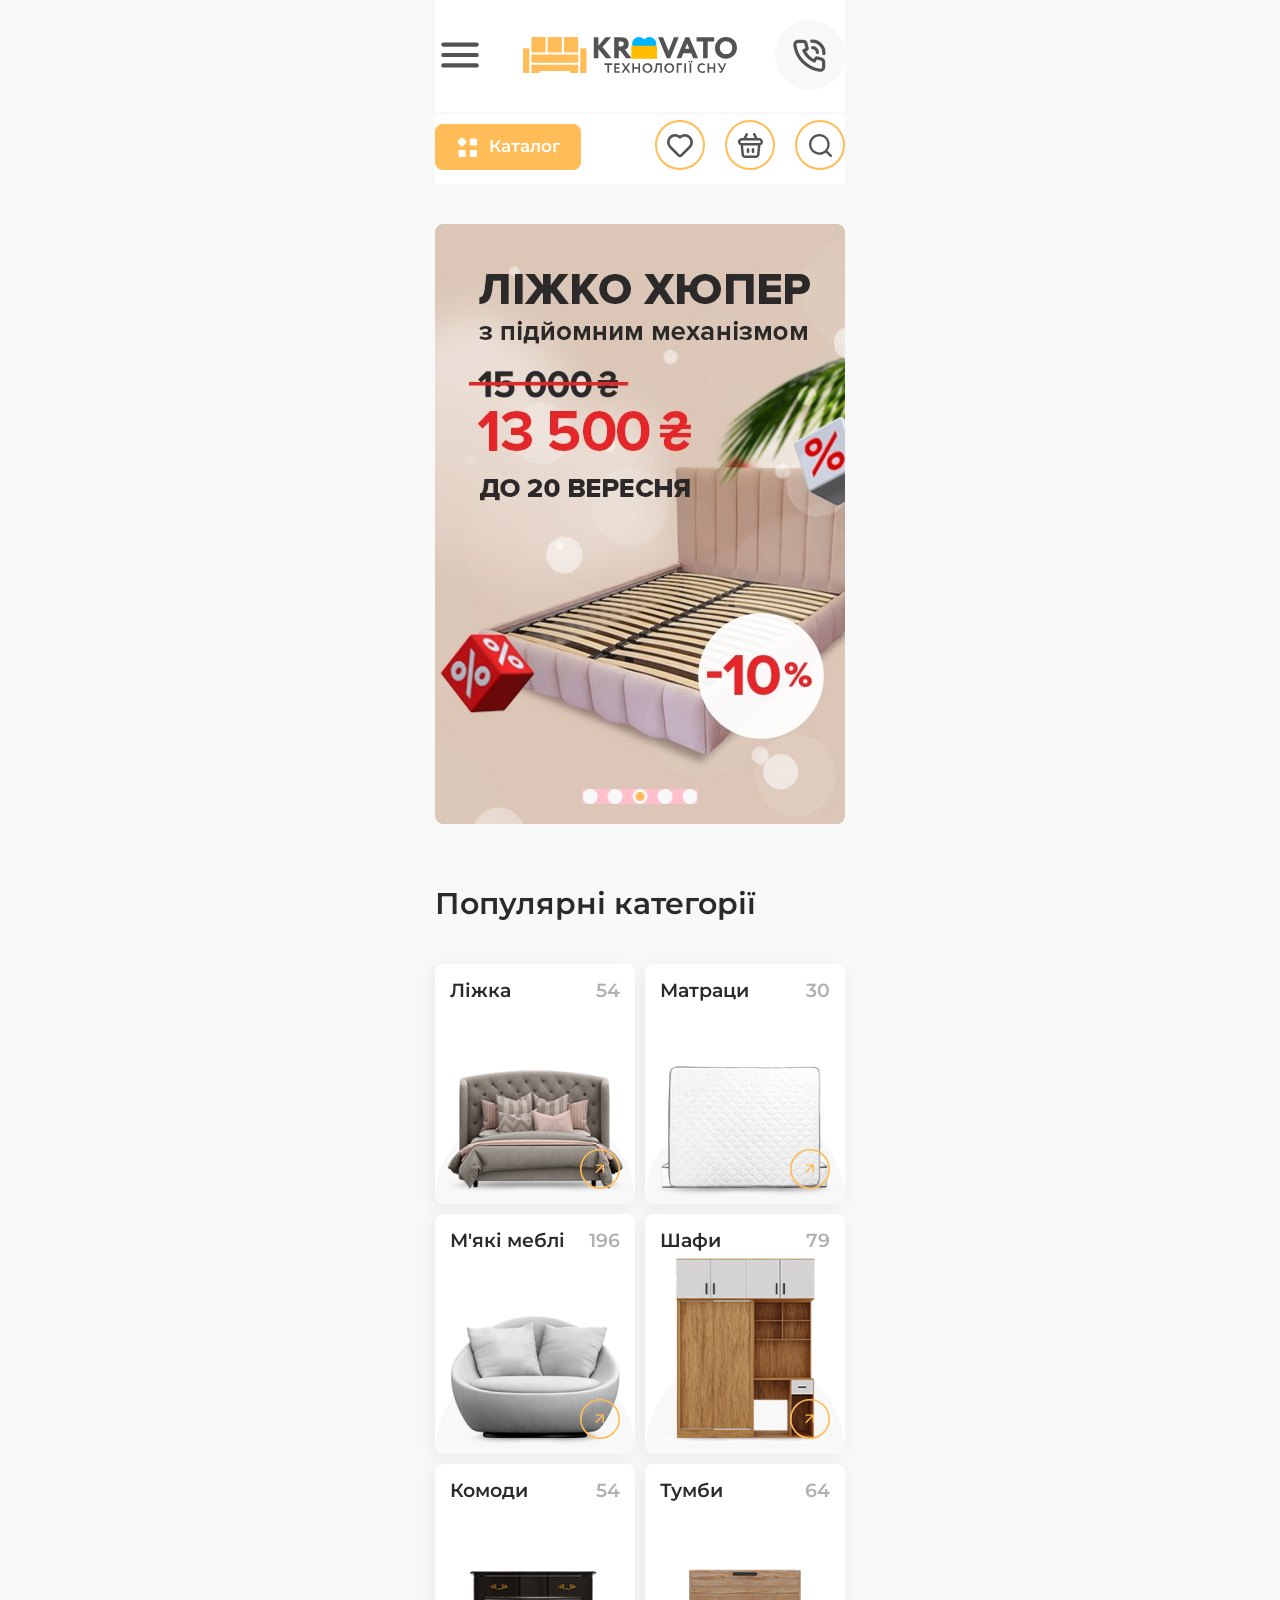
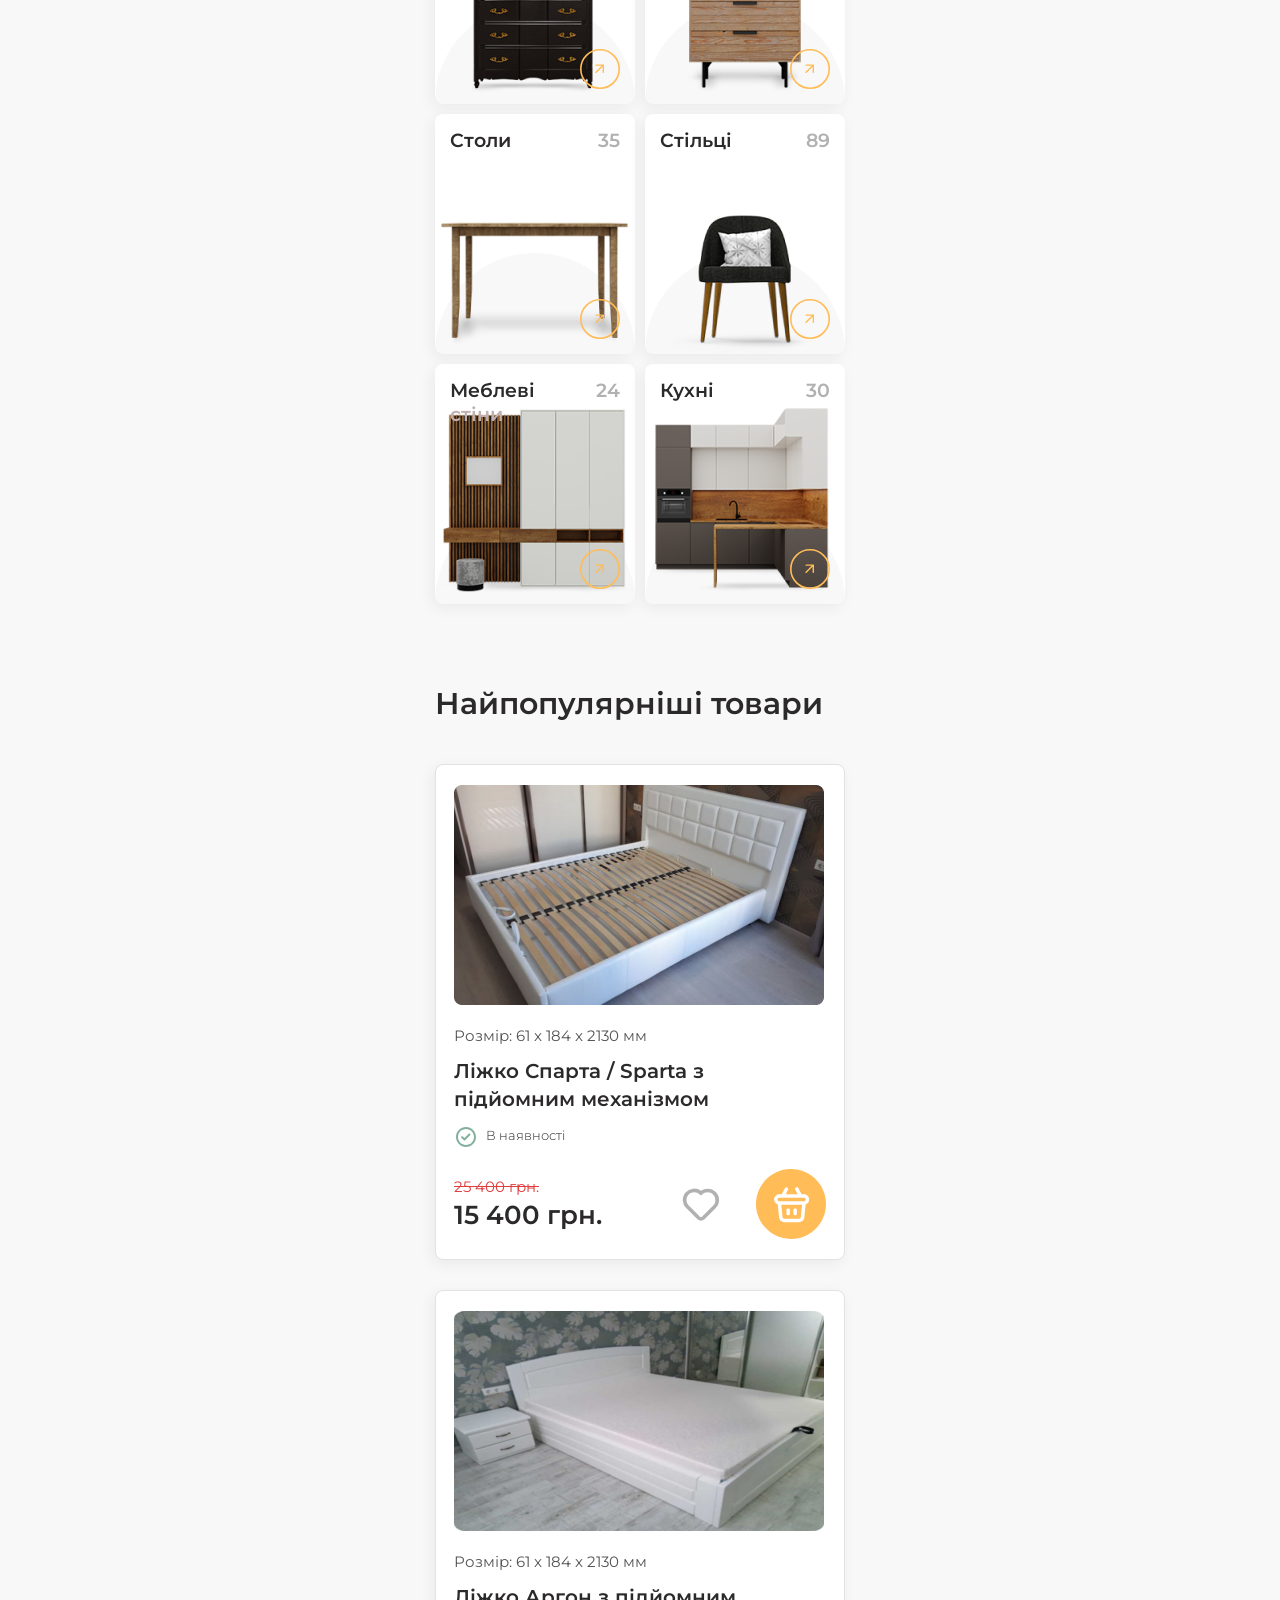
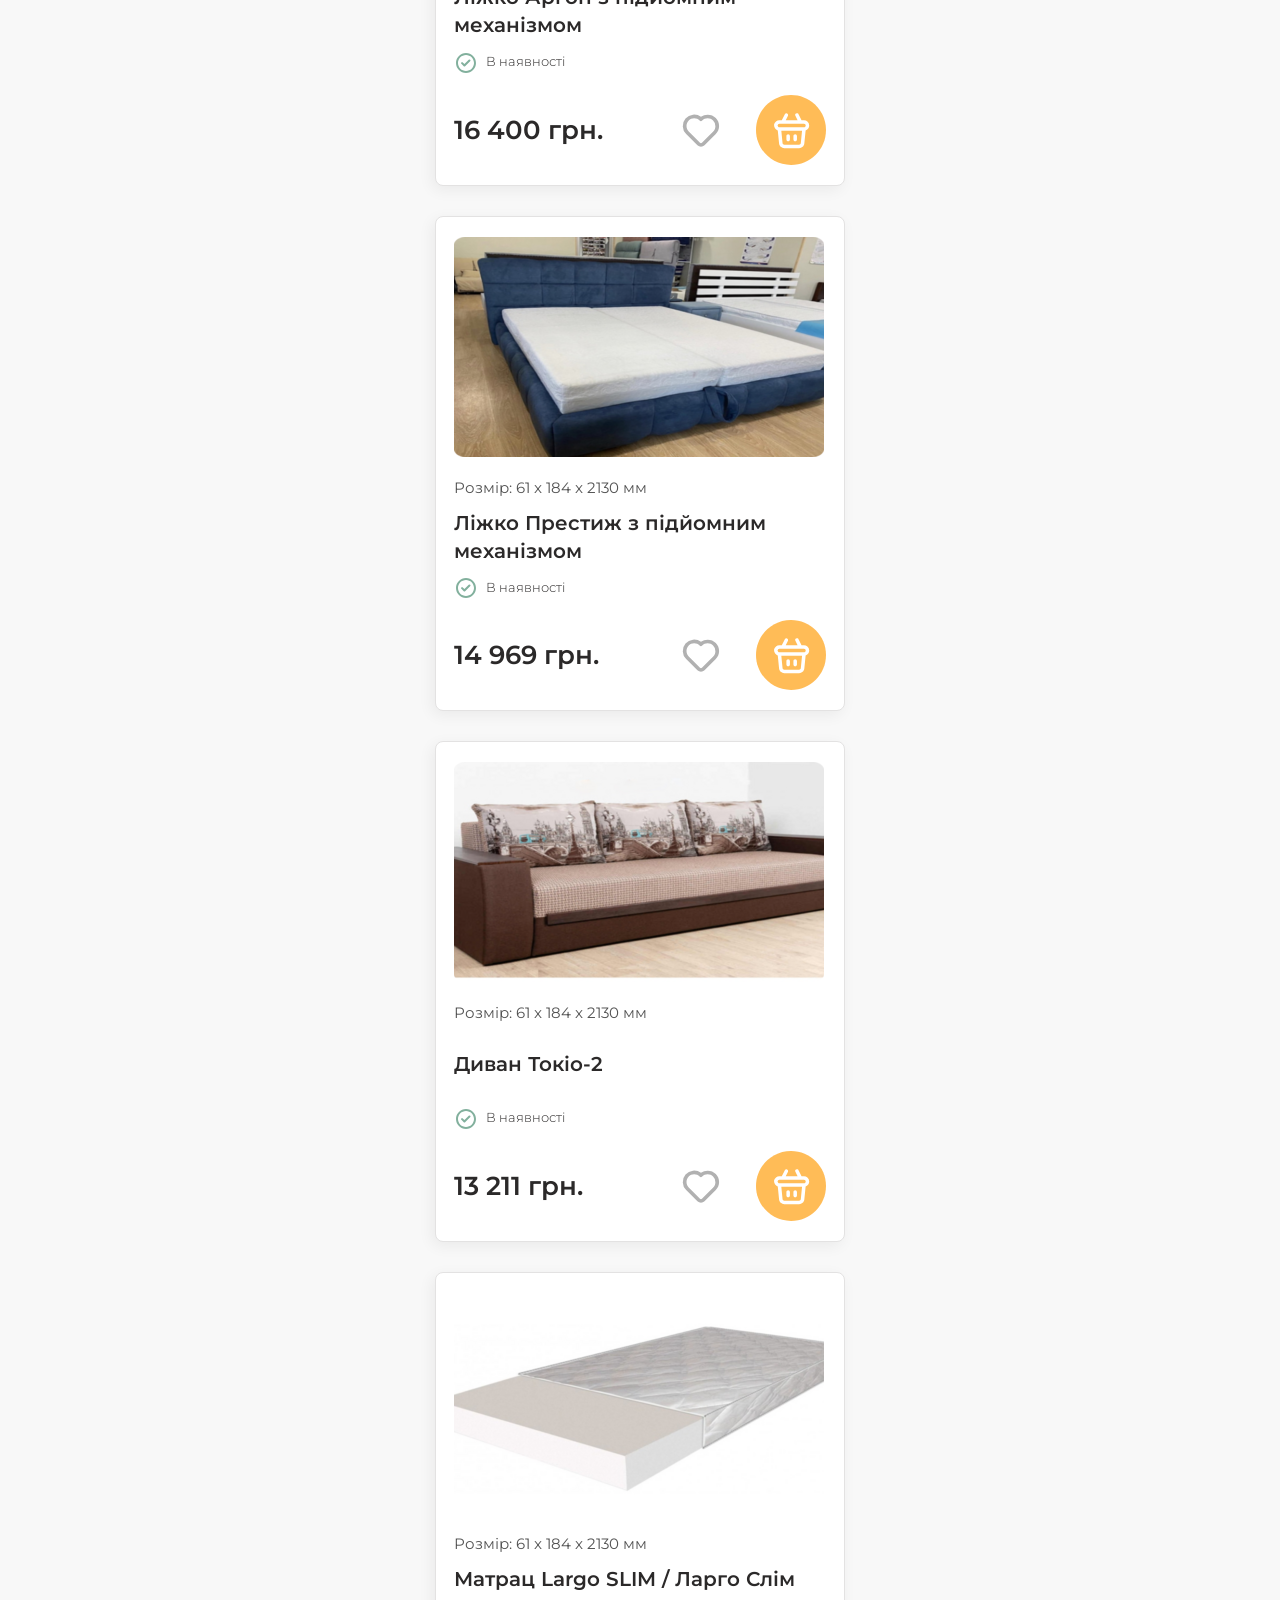
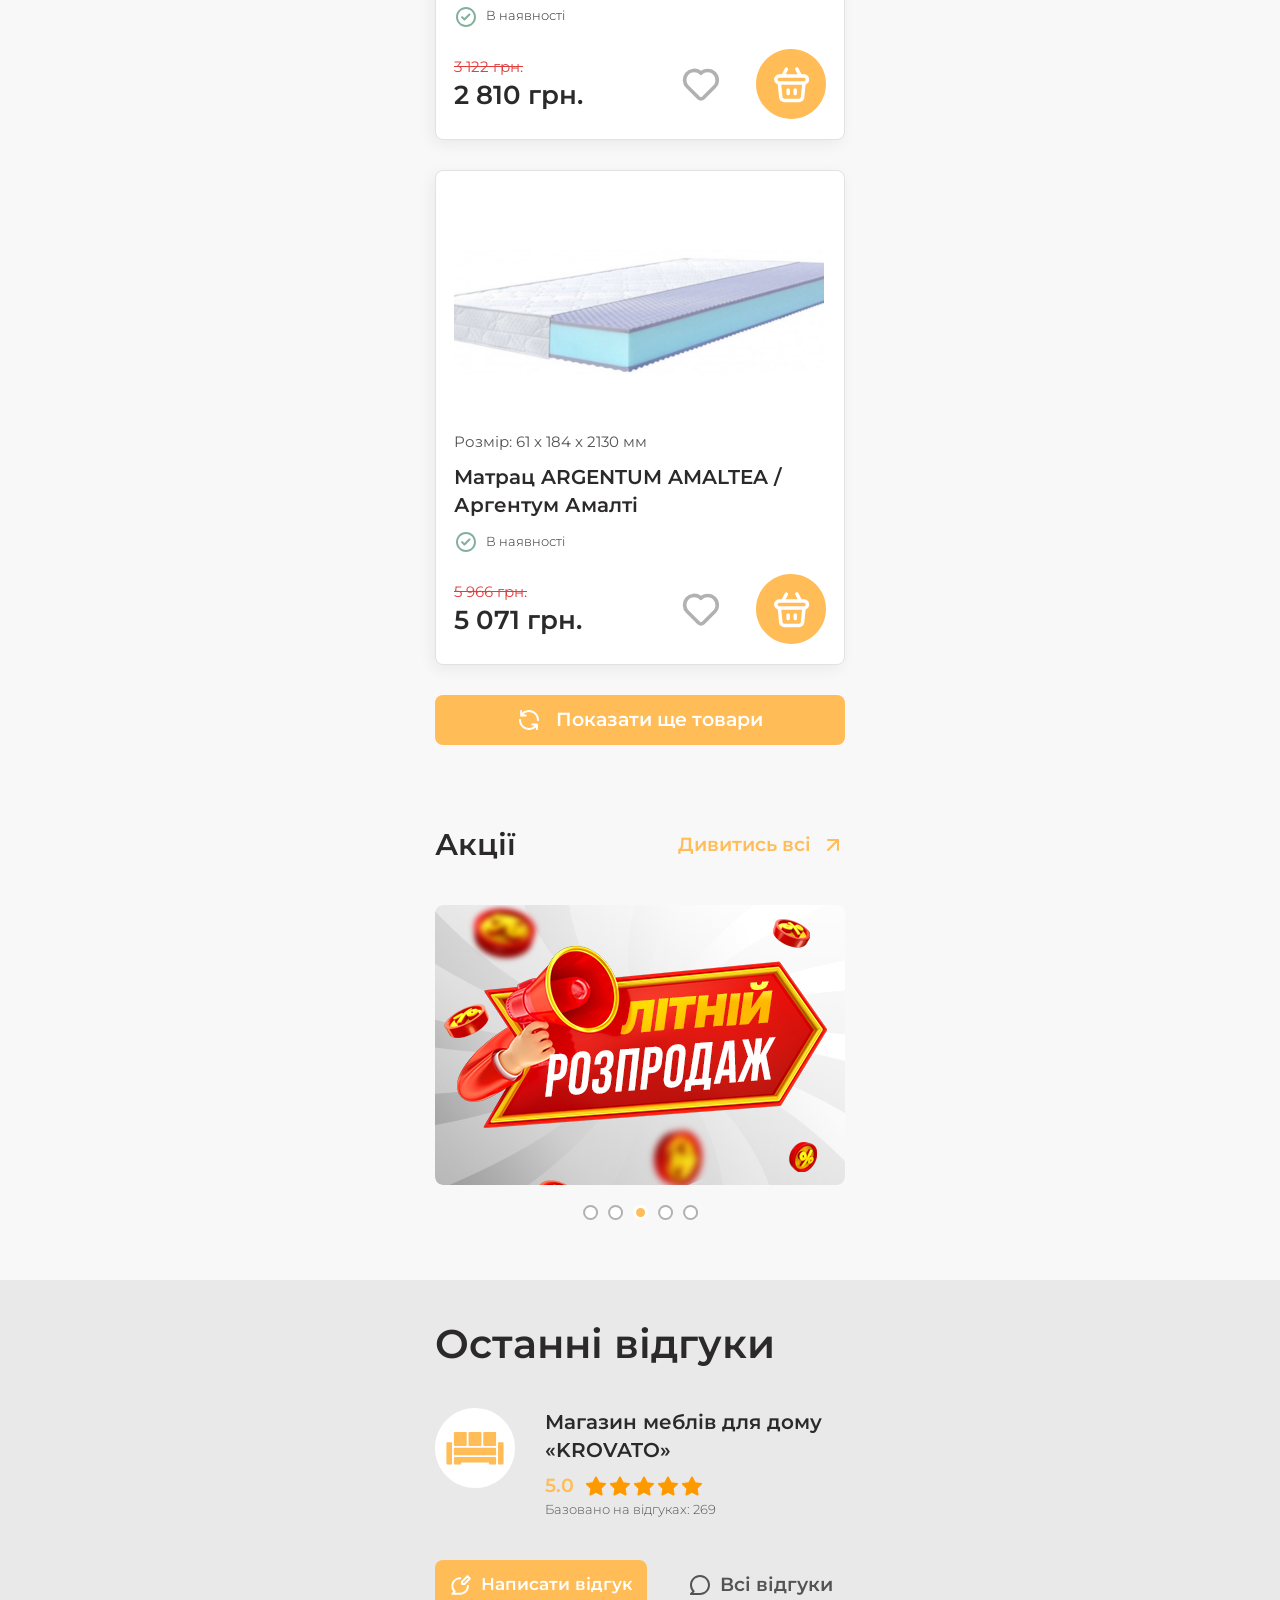
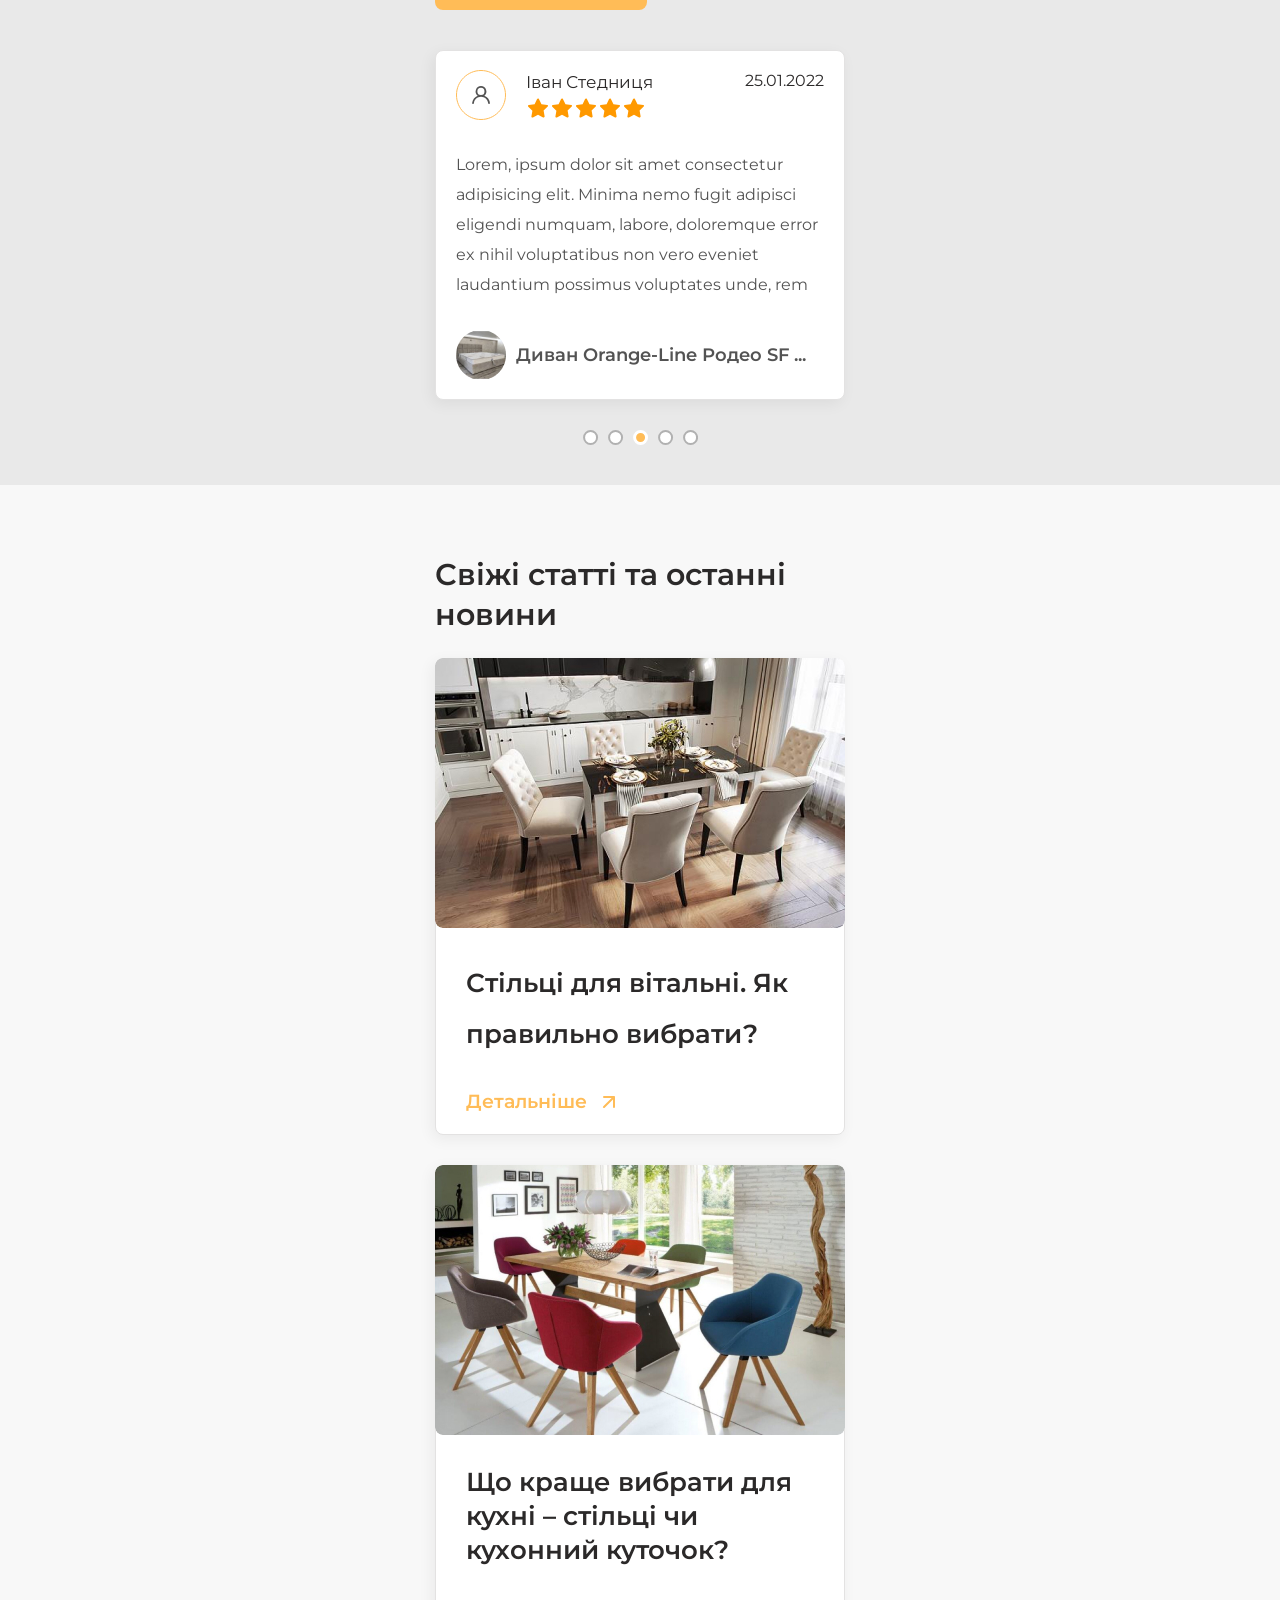
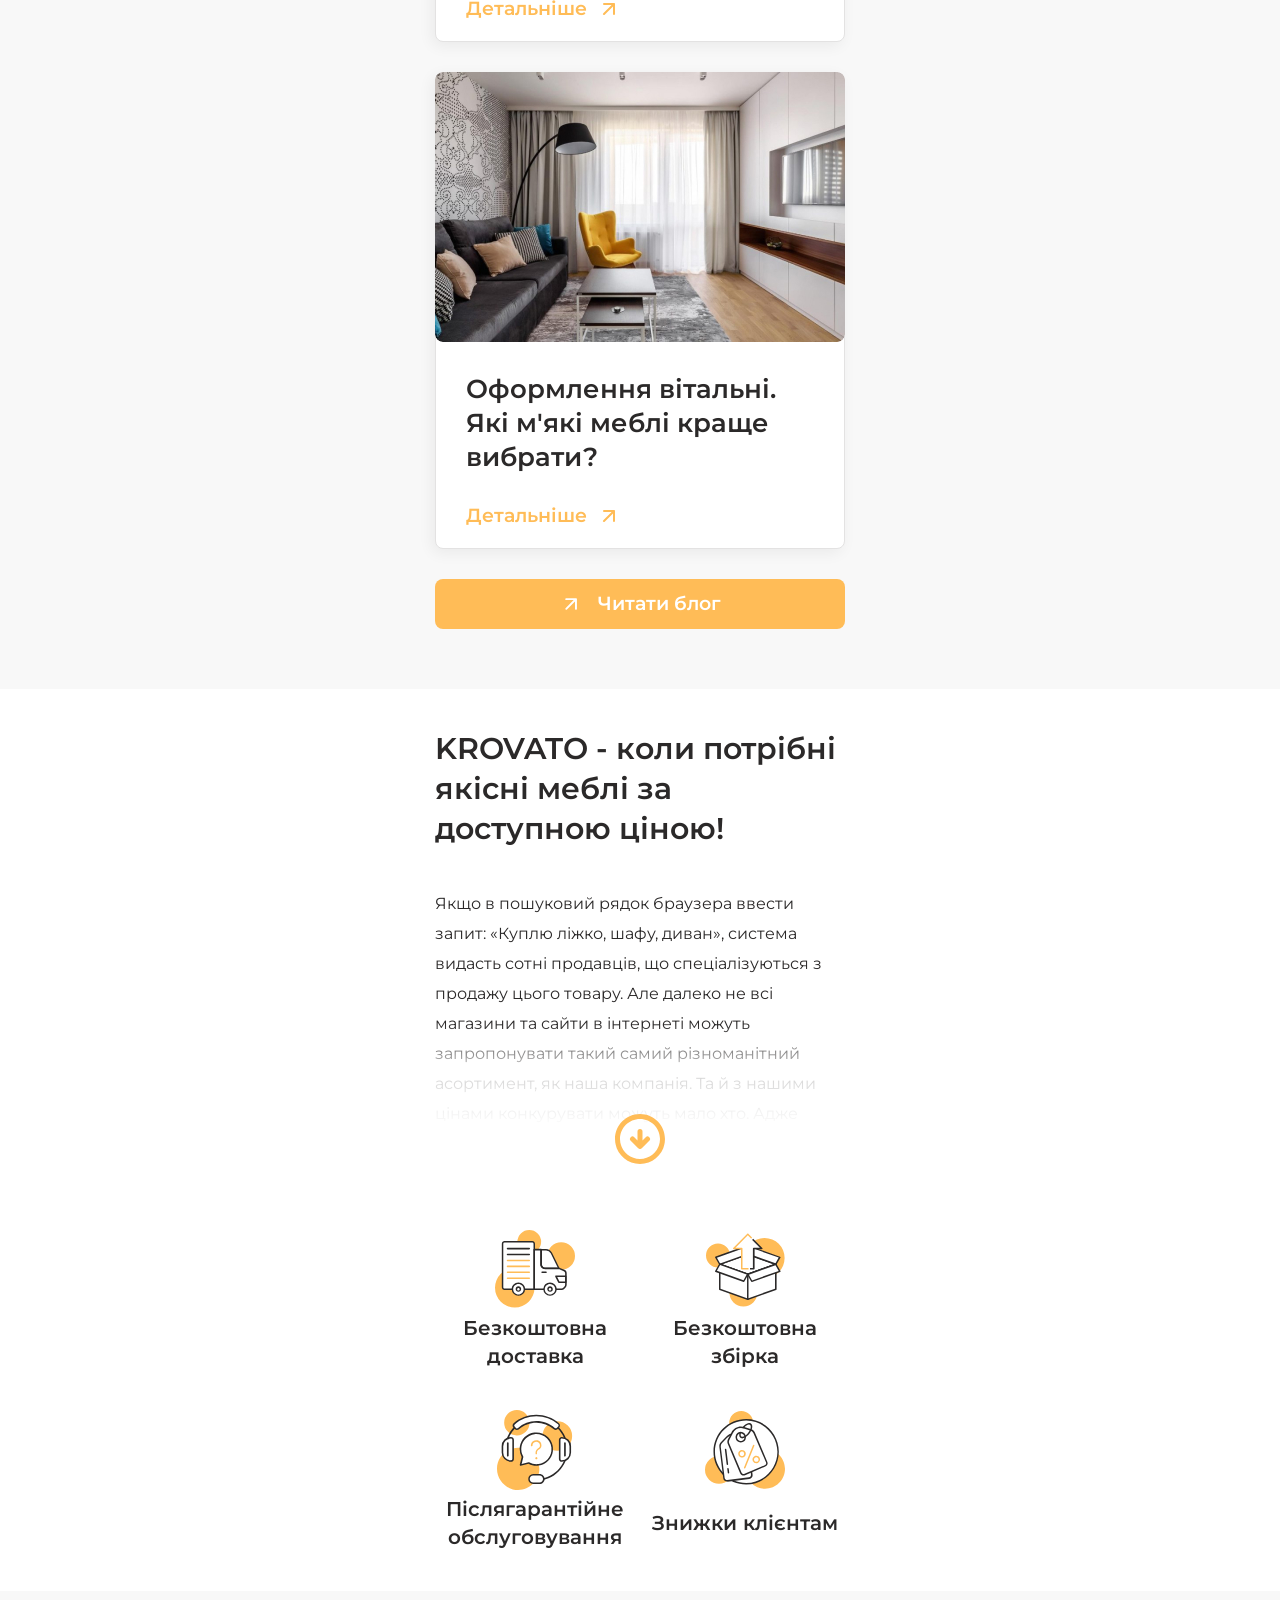
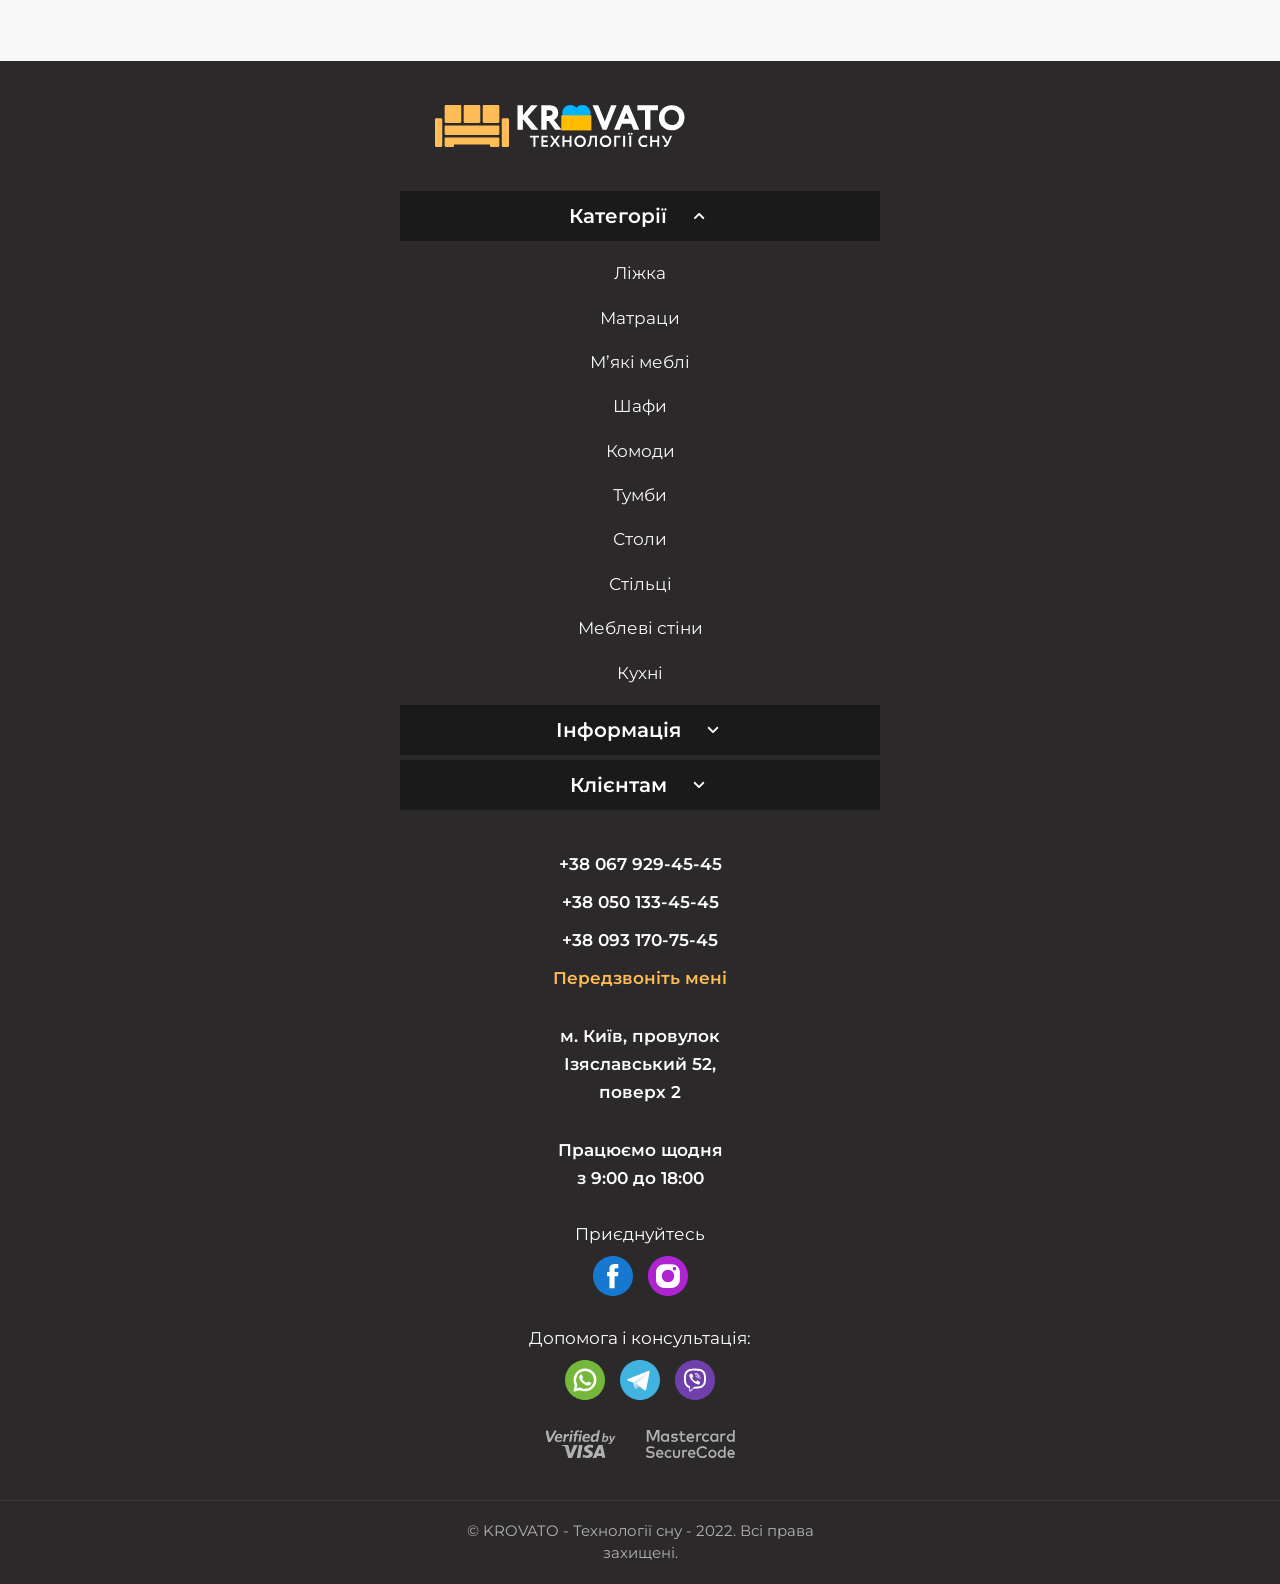
==== commit b0708d51: "deleted comments" ====
--- a/index.html
+++ b/index.html
@@ -22,14 +22,16 @@
   </head>
   <body>
     <!-- ХЕДЕР -->
-    <!-- <header class="header">
+    <header class="header">
       <nav class="container header-container">
         <div class="about-help">
           <ul class="list list-about">
             <li class="item-about">
               <a href="#" class="link-about">Про нас</a>
             </li>
-            <li class="item-about"><a href="#" class="link-about">Оплата</a></li>
+            <li class="item-about">
+              <a href="#" class="link-about">Оплата</a>
+            </li>
             <li class="item-about">
               <a href="#" class="link-about">Доставка та збірка</a>
             </li>
@@ -85,9 +87,8 @@
               </li>
             </ul>
           </div>
-        </div>   -->
-    <!-- ДАЛІ БУДЕ ФОРМА- ЯК ДОЙДУ ДО ФОРМ - ТОДІ ЗРОБЛЮ -->
-    <!-- <div class="header-bg">
+        </div>
+        <div class="header-bg">
           <div class="header-middle">
             <button type="button" class="burger-button">
               <svg class="burger-icon">
@@ -122,9 +123,8 @@
                   <use href="./images/sprite.svg#search"></use>
                 </svg>
               </button>
-            </form>   -->
-    <!-- ДАЛЫ ФОРМА-ПОШУК ТОВАРЫВ -->
-    <!-- <div class="main-feedback">
+            </form>
+            <div class="main-feedback">
               <button type="button" class="icon-large icon-button">
                 <svg class="icon-phone">
                   <use href="./images/sprite.svg#telephone"></use>
@@ -221,33 +221,45 @@
         </div>
       </nav>
     </header>
-    <main>   -->
-    <!-- ГЕРОЙ -->
-    <!-- <section class="section slider">
+    <main>
+      <!-- ГЕРОЙ -->
+      <section class="section slider">
         <div class="container">
           <h1 class="visually-hidden">Ліжко хюпер</h1>
           <div class="wrapper-slider">
-            <picture>   -->
-    <!-- desttop  -->
-    <!-- <source
+            <picture>
+              <!-- desttop  -->
+              <source
                 media="(min-width:1320px)"
-                srcset="./images/slider/desktop-slider.jpg 1x, ./images/slider/desktop-slider-2x.jpg 2x"
+                srcset="
+                  ./images/slider/desktop-slider.jpg    1x,
+                  ./images/slider/desktop-slider-2x.jpg 2x
+                "
                 type="image/jpg"
               />
               <source
                 media="(min-width:1320px)"
-                srcset="./images/slider/desktop-slider.webp 1x, ./images/slider/desktop-slider-2x.webp 2x"
+                srcset="
+                  ./images/slider/desktop-slider.webp    1x,
+                  ./images/slider/desktop-slider-2x.webp 2x
+                "
                 type="image/webp"
-              />   -->
-    <!-- mobile  -->
-    <!-- <source
+              />
+              <!-- mobile  -->
+              <source
                 media="(max-width:1319px)"
-                srcset="./images/slider/mobile-slider.jpg 1x, ./images/slider/mobile-slider-2x.jpg 2x"
+                srcset="
+                  ./images/slider/mobile-slider.jpg    1x,
+                  ./images/slider/mobile-slider-2x.jpg 2x
+                "
                 type="image/jpg"
               />
               <source
                 media="(max-width:1319px)"
-                srcset="./images/slider/mobile-slider.webp 1x, ./images/slider/mobile-slider-2x.webp 2x"
+                srcset="
+                  ./images/slider/mobile-slider.webp    1x,
+                  ./images/slider/mobile-slider-2x.webp 2x
+                "
                 type="image/webp"
               />
               <img src="./images/slider/mobile-slider.jpg" alt="слайдер" />
@@ -257,16 +269,16 @@
             </svg>
           </div>
         </div>
-      </section>   -->
-    <!-- ПОПУЛЯРНІ КАТЕГОРІЇ -->
-    <!-- <section class="section popular-categories">
-      <div class="container">
-        <h2 class="section-title">Популярні категорії</h2>
-        <ul class="list list-categories">
-          <li class="item-categories">
-            <picture> -->
-    <!-- desktop  -->
-    <!-- <source
+      </section>
+      <!-- ПОПУЛЯРНІ КАТЕГОРІЇ -->
+      <section class="section popular-categories">
+        <div class="container">
+          <h2 class="section-title">Популярні категорії</h2>
+          <ul class="list list-categories">
+            <li class="item-categories">
+              <picture>
+                <!-- desktop  -->
+                <source
                   media="(min-width:1320px)"
                   srcset="
                     ./images/popular-categoris/desktop-beds.png    1x,
@@ -281,1463 +293,1473 @@
                     ./images/popular-categoris/desktop-beds-2x.webp 2x
                   "
                   type="image/webp"
-                />   -->
-    <!-- mobile  -->
-    <!-- <source
-                media="(max-width:1319px)"
-                srcset="
-                  ./images/popular-categoris/mobile-beds.png    1x,
-                  ./images/popular-categoris/mobile-beds-2x.png 2x
-                "
-                type="image/png"
-              />
-              <source
-                media="(max-width:1319px)"
-                srcset="
-                  ./images/popular-categoris/mobile-beds.webp    1x,
-                  ./images/popular-categoris/mobile-beds-2x.webp 2x
-                "
-                type="image/webp"
-              />
-              <img
-                src="./images/popular-categoris/mobile-beds.png"
-                alt="ліжка"
-              />
-            </picture>
-            <h3 class="description title-descr">Ліжка</h3>
-            <p class="description amount">54</p>
-            <a class="icon-large link-categories">
-              <svg class="icons-categories">
-                <use href="./images/sprite.svg#arrowright-top"></use>
+                />
+                <!-- mobile  -->
+                <source
+                  media="(max-width:1319px)"
+                  srcset="
+                    ./images/popular-categoris/mobile-beds.png    1x,
+                    ./images/popular-categoris/mobile-beds-2x.png 2x
+                  "
+                  type="image/png"
+                />
+                <source
+                  media="(max-width:1319px)"
+                  srcset="
+                    ./images/popular-categoris/mobile-beds.webp    1x,
+                    ./images/popular-categoris/mobile-beds-2x.webp 2x
+                  "
+                  type="image/webp"
+                />
+                <img
+                  src="./images/popular-categoris/mobile-beds.png"
+                  alt="ліжка"
+                />
+              </picture>
+              <h3 class="description title-descr">Ліжка</h3>
+              <p class="description amount">54</p>
+              <a class="icon-large link-categories">
+                <svg class="icons-categories">
+                  <use href="./images/sprite.svg#arrowright-top"></use>
+                </svg>
+              </a>
+            </li>
+            <li class="item-categories">
+              <picture>
+                <source
+                  media="(min-width:1320px)"
+                  srcset="
+                    ./images/popular-categoris/desktop-matresses.png    1x,
+                    ./images/popular-categoris/desktop-matresses-2x.png 2x
+                  "
+                  type="image/png"
+                />
+                <source
+                  media="(min-width:1320px)"
+                  srcset="
+                    ./images/popular-categoris/desktop-matresses.webp    1x,
+                    ./images/popular-categoris/desktop-matresses-2x.webp 2x
+                  "
+                  type="image/webp"
+                />
+
+                <source
+                  media="(max-width:1319px)"
+                  srcset="
+                    ./images/popular-categoris/mobile-matresses.png    1x,
+                    ./images/popular-categoris/mobile-matresses-2x.png 2x
+                  "
+                  type="image/png"
+                />
+                <source
+                  media="(max-width:1319px)"
+                  srcset="
+                    ./images/popular-categoris/mobile-matresses.webp    1x,
+                    ./images/popular-categoris/mobile-matresses-2x.webp 2x
+                  "
+                  type="image/webp"
+                />
+                <img
+                  src="./images/popular-categoris/mobile-matresses.png"
+                  alt="матраци"
+                />
+              </picture>
+              <h3 class="description title-descr">Матраци</h3>
+              <p class="description amount">30</p>
+              <a class="icon-large link-categories">
+                <svg class="icons-categories">
+                  <use href="./images/sprite.svg#arrowright-top"></use>
+                </svg>
+              </a>
+            </li>
+            <li class="item-categories">
+              <picture>
+                <source
+                  media="(min-width:1320px)"
+                  srcset="
+                    ./images/popular-categoris/desktop-soft-furniture.png    1x,
+                    ./images/popular-categoris/desktop-soft-furniture-2x.png 2x
+                  "
+                  type="image/png"
+                />
+                <source
+                  media="(min-width:1320px)"
+                  srcset="
+                    ./images/popular-categoris/desktop-soft-furniture.webp    1x,
+                    ./images/popular-categoris/desktop-soft-furniture-2x.webp 2x
+                  "
+                  type="image/webp"
+                />
+                <source
+                  media="(max-width:1319px)"
+                  srcset="
+                    ./images/popular-categoris/mobile-soft-furniture.png    1x,
+                    ./images/popular-categoris/mobile-soft-furniture-2x.png 2x
+                  "
+                  type="image/png"
+                />
+                <source
+                  media="(max-width:1319px)"
+                  srcset="
+                    ./images/popular-categoris/mobile-soft-furniture.webp    1x,
+                    ./images/popular-categoris/mobile-soft-furniture-2x.webp 2x
+                  "
+                  type="image/webp"
+                />
+                <img
+                  src="./images/popular-categoris/mobile-soft-furniture.png"
+                  alt="м'які меблі"
+                />
+              </picture>
+              <h3 class="description title-descr">М'які меблі</h3>
+              <p class="description amount">196</p>
+              <a class="icon-large link-categories">
+                <svg class="icons-categories">
+                  <use href="./images/sprite.svg#arrowright-top"></use>
+                </svg>
+              </a>
+            </li>
+            <li class="item-categories">
+              <picture>
+                <source
+                  media="(min-width:1320px)"
+                  srcset="
+                    ./images/popular-categoris/desktop-wardrodes.png    1x,
+                    ./images/popular-categoris/desktop-wardrodes-2x.png 2x
+                  "
+                  type="image/png"
+                />
+                <source
+                  media="(min-width:1320px)"
+                  srcset="
+                    ./images/popular-categoris/desktop-wardrodes.webp    1x,
+                    ./images/popular-categoris/desktop-wardrodes-2x.webp 2x
+                  "
+                  type="image/webp"
+                />
+                <source
+                  media="(max-width:1319px)"
+                  srcset="
+                    ./images/popular-categoris/mobile-wardrodes.png    1x,
+                    ./images/popular-categoris/mobile-wardrodes-2x.png 2x
+                  "
+                  type="image/png"
+                />
+                <source
+                  media="(max-width:1319px)"
+                  srcset="
+                    ./images/popular-categoris/mobile-wardrodes.webp    1x,
+                    ./images/popular-categoris/mobile-wardrodes-2x.webp 2x
+                  "
+                  type="image/webp"
+                />
+                <img
+                  src="./images/popular-categoris/mobile-wardrodes.png"
+                  alt="шафи"
+                />
+              </picture>
+              <h3 class="description title-descr">Шафи</h3>
+              <p class="description amount">79</p>
+              <a class="icon-large link-categories">
+                <svg class="icons-categories">
+                  <use href="./images/sprite.svg#arrowright-top"></use>
+                </svg>
+              </a>
+            </li>
+            <li class="item-categories">
+              <picture>
+                <source
+                  media="(min-width:1320px)"
+                  srcset="
+                    ./images/popular-categoris/desktop-comodes.png    1x,
+                    ./images/popular-categoris/desktop-comodes-2x.png 2x
+                  "
+                  type="image/png"
+                />
+                <source
+                  media="(min-width:1320px)"
+                  srcset="
+                    ./images/popular-categoris/desktop-comodes.webp    1x,
+                    ./images/popular-categoris/desktop-comodes-2x.webp 2x
+                  "
+                  type="image/webp"
+                />
+
+                <source
+                  media="(max-width:1319px)"
+                  srcset="
+                    ./images/popular-categoris/mobile-comodes.png    1x,
+                    ./images/popular-categoris/mobile-comodes-2x.png 2x
+                  "
+                  type="image/png"
+                />
+                <source
+                  media="(max-width:1319px)"
+                  srcset="
+                    ./images/popular-categoris/mobile-comodes.webp    1x,
+                    ./images/popular-categoris/mobile-comodes-2x.webp 2x
+                  "
+                  type="image/webp"
+                />
+                <img
+                  src="./images/popular-categoris/mobile-comodes.png"
+                  alt="комоди"
+                />
+              </picture>
+              <h3 class="description title-descr">Комоди</h3>
+              <p class="description amount">54</p>
+              <a class="icon-large link-categories">
+                <svg class="icons-categories">
+                  <use href="./images/sprite.svg#arrowright-top"></use>
+                </svg>
+              </a>
+            </li>
+            <li class="item-categories">
+              <picture>
+                <source
+                  media="(min-width:1320px)"
+                  srcset="
+                    ./images/popular-categoris/desktop-thumbs.png    1x,
+                    ./images/popular-categoris/desktop-thumbs-2x.png 2x
+                  "
+                  type="image/png"
+                />
+                <source
+                  media="(min-width:1320px)"
+                  srcset="
+                    ./images/popular-categoris/desktop-thumbs.webp    1x,
+                    ./images/popular-categoris/desktop-thumbs-2x.webp 2x
+                  "
+                  type="image/webp"
+                />
+                <source
+                  media="(max-width:1319px)"
+                  srcset="
+                    ./images/popular-categoris/mobile-thumbs.png    1x,
+                    ./images/popular-categoris/mobile-thumbs-2x.png 2x
+                  "
+                  type="image/png"
+                />
+                <source
+                  media="(max-width:1319px)"
+                  srcset="
+                    ./images/popular-categoris/mobile-thumbs.webp    1x,
+                    ./images/popular-categoris/mobile-thumbs-2x.webp 2x
+                  "
+                  type="image/webp"
+                />
+                <img
+                  src="./images/popular-categoris/mobile-thumbs.png"
+                  alt=""
+                />
+              </picture>
+              <h3 class="description title-descr">Тумби</h3>
+              <p class="description amount">64</p>
+              <a class="icon-large link-categories">
+                <svg class="icons-categories">
+                  <use href="./images/sprite.svg#arrowright-top"></use>
+                </svg>
+              </a>
+            </li>
+            <li class="item-categories">
+              <picture>
+                <source
+                  media="(min-width:1320px)"
+                  srcset="
+                    ./images/popular-categoris/desktop-tables.png    1x,
+                    ./images/popular-categoris/desktop-tables-2x.png 2x
+                  "
+                  type="image/png"
+                />
+                <source
+                  media="(min-width:1320px)"
+                  srcset="
+                    ./images/popular-categoris/desktop-tables.webp    1x,
+                    ./images/popular-categoris/desktop-tables-2x.webp 2x
+                  "
+                  type="image/webp"
+                />
+
+                <source
+                  media="(max-width:1319px)"
+                  srcset="
+                    ./images/popular-categoris/mobile-tables.png    1x,
+                    ./images/popular-categoris/mobile-tables-2x.png 2x
+                  "
+                  type="image/png"
+                />
+                <source
+                  media="(max-width:1319px)"
+                  srcset="
+                    ./images/popular-categoris/mobile-tables.webp    1x,
+                    ./images/popular-categoris/mobile-tables-2x.webp 2x
+                  "
+                  type="image/webp"
+                />
+                <img
+                  src="./images/popular-categoris/mobile-tables.png"
+                  alt="Столи"
+                />
+              </picture>
+              <h3 class="description title-descr">Столи</h3>
+              <p class="description amount">35</p>
+              <a class="icon-large link-categories">
+                <svg class="icons-categories">
+                  <use href="./images/sprite.svg#arrowright-top"></use>
+                </svg>
+              </a>
+            </li>
+            <li class="item-categories">
+              <picture>
+                <source
+                  media="(min-width:1320px)"
+                  srcset="
+                    ./images/popular-categoris/desktop-chairs.png    1x,
+                    ./images/popular-categoris/desktop-chairs-2x.png 2x
+                  "
+                  type="image/png"
+                />
+                <source
+                  media="(min-width:1320px)"
+                  srcset="
+                    ./images/popular-categoris/desktop-chairs.webp    1x,
+                    ./images/popular-categoris/desktop-chairs-2x.webp 2x
+                  "
+                  type="image/webp"
+                />
+
+                <source
+                  media="(max-width:1319px)"
+                  srcset="
+                    ./images/popular-categoris/mobile-chairs.png    1x,
+                    ./images/popular-categoris/mobile-chairs-2x.png 2x
+                  "
+                  type="image/png"
+                />
+                <source
+                  media="(max-width:1319px)"
+                  srcset="
+                    ./images/popular-categoris/mobile-chairs.webp    1x,
+                    ./images/popular-categoris/mobile-chairs-2x.webp 2x
+                  "
+                  type="image/webp"
+                />
+                <img
+                  src="./images/popular-categoris/mobile-chairs.png"
+                  alt="Стільці"
+                />
+              </picture>
+              <h3 class="description title-descr">Стільці</h3>
+              <p class="description amount">89</p>
+              <a class="icon-large link-categories">
+                <svg class="icons-categories">
+                  <use href="./images/sprite.svg#arrowright-top"></use>
+                </svg>
+              </a>
+            </li>
+            <li class="item-categories">
+              <picture>
+                <source
+                  media="(min-width:1320px)"
+                  srcset="
+                    ./images/popular-categoris/desktop-furniture-walls.png    1x,
+                    ./images/popular-categoris/desktop-furniture-walls-2x.png 2x
+                  "
+                  type="image/png"
+                />
+                <source
+                  media="(min-width:1320px)"
+                  srcset="
+                    ./images/popular-categoris/desktop-furniture-walls.webp    1x,
+                    ./images/popular-categoris/desktop-furniture-walls-2x.webp 2x
+                  "
+                  type="image/webp"
+                />
+
+                <source
+                  media="(max-width:1319px)"
+                  srcset="
+                    ./images/popular-categoris/mobile-furniture-walls.png    1x,
+                    ./images/popular-categoris/mobile-furniture-walls-2x.png 2x
+                  "
+                  type="image/png"
+                />
+                <source
+                  media="(max-width:1319px)"
+                  srcset="
+                    ./images/popular-categoris/mobile-furniture-walls.webp    1x,
+                    ./images/popular-categoris/mobile-furniture-walls-2x.webp 2x
+                  "
+                  type="image/webp"
+                />
+                <img
+                  src="./images/popular-categoris/mobile-furniture-walls.png"
+                  alt="Меблева стіни"
+                />
+              </picture>
+              <h3 class="description title-descr">
+                Меблеві <span class="furniture-walls">стіни</span>
+              </h3>
+              <p class="description amount">24</p>
+              <a class="icon-large link-categories">
+                <svg class="icons-categories">
+                  <use href="./images/sprite.svg#arrowright-top"></use>
+                </svg>
+              </a>
+            </li>
+            <li class="item-categories">
+              <picture>
+                <source
+                  media="(min-width:1320px)"
+                  srcset="
+                    ./images/popular-categoris/desktop-kitchens.png    1x,
+                    ./images/popular-categoris/desktop-kitchens-2x.png 2x
+                  "
+                  type="image/png"
+                />
+                <source
+                  media="(min-width:1320px)"
+                  srcset="
+                    ./images/popular-categoris/desktop-kitchens.webp    1x,
+                    ./images/popular-categoris/desktop-kitchens-2x.webp 2x
+                  "
+                  type="image/webp"
+                />
+
+                <source
+                  media="(max-width:1319px)"
+                  srcset="
+                    ./images/popular-categoris/mobile-kitchens.png    1x,
+                    ./images/popular-categoris/mobile-kitchens-2x.png 2x
+                  "
+                  type="image/png"
+                />
+                <source
+                  media="(max-width:1319px)"
+                  srcset="
+                    ./images/popular-categoris/mobile-kitchens.webp    1x,
+                    ./images/popular-categoris/mobile-kitchens-2x.webp 2x
+                  "
+                  type="image/webp"
+                />
+                <img
+                  src="./images/popular-categoris/mobile-kitchens.png"
+                  alt="Кухні"
+                />
+              </picture>
+              <h3 class="description title-descr">Кухні</h3>
+              <p class="description amount">30</p>
+              <a class="icon-large link-categories">
+                <svg class="icons-categories">
+                  <use href="./images/sprite.svg#arrowright-top"></use>
+                </svg>
+              </a>
+            </li>
+          </ul>
+        </div>
+      </section>
+      <!-- НАЙПОПУЛЯРНІШІ ТОВАРИ -->
+      <section class="section popular-products">
+        <div class="container">
+          <div class="title-wrapper">
+            <h2 class="section-title">Найпопулярніші товари</h2>
+            <a href="#" class="view-all"
+              >Дивитись всі
+              <svg class="icon-small">
+                <use href="./images/sprite.svg#arrowview-all"></use>
               </svg>
             </a>
-          </li>
-          <li class="item-categories">
-            <picture>
-              <source
-                media="(min-width:1320px)"
-                srcset="
-                  ./images/popular-categoris/desktop-matresses.png    1x,
-                  ./images/popular-categoris/desktop-matresses-2x.png 2x
-                "
-                type="image/png"
-              />
-              <source
-                media="(min-width:1320px)"
-                srcset="
-                  ./images/popular-categoris/desktop-matresses.webp    1x,
-                  ./images/popular-categoris/desktop-matresses-2x.webp 2x
-                "
-                type="image/webp"
-              />
-
-              <source
-                media="(max-width:1319px)"
-                srcset="
-                  ./images/popular-categoris/mobile-matresses.png    1x,
-                  ./images/popular-categoris/mobile-matresses-2x.png 2x
-                "
-                type="image/png"
-              />
-              <source
-                media="(max-width:1319px)"
-                srcset="
-                  ./images/popular-categoris/mobile-matresses.webp    1x,
-                  ./images/popular-categoris/mobile-matresses-2x.webp 2x
-                "
-                type="image/webp"
-              />
-              <img
-                src="./images/popular-categoris/mobile-matresses.png"
-                alt="матраци"
-              />
-            </picture>
-            <h3 class="description title-descr">Матраци</h3>
-            <p class="description amount">30</p>
-            <a class="icon-large link-categories">
-              <svg class="icons-categories">
-                <use href="./images/sprite.svg#arrowright-top"></use>
+          </div>
+          <ul class="list list-products">
+            <li class="item-products">
+              <a href="#" class="product-card">
+                <picture>
+                  <source
+                    media="(min-width:1320px)"
+                    srcset="
+                      ./images/popular-products/desktop-bed-sparta.png    1x,
+                      ./images/popular-products/desktop-bed-sparta-2x.png 2x
+                    "
+                    type="image/png"
+                  />
+                  <source
+                    media="(min-width:1320px)"
+                    srcset="
+                      ./images/popular-products/desktop-bed-sparta.webp    1x,
+                      ./images/popular-products/desktop-bed-sparta-2x.webp 2x
+                    "
+                    type="image/webp"
+                  />
+                  <source
+                    media="(max-width:1319px)"
+                    srcset="
+                      ./images/popular-products/mobile-bed-sparta.png    1x,
+                      ./images/popular-products/mobile-bed-sparta-2x.png 2x
+                    "
+                    type="image/png"
+                  />
+                  <source
+                    media="(max-width:1319px)"
+                    srcset="
+                      ./images/popular-products/mobile-bed-sparta.webp    1x,
+                      ./images/popular-products/mobile-bed-sparta-2x.webp 2x
+                    "
+                    type="image/webp"
+                  />
+                  <img
+                    src="./images/popular-products/mobile-bed-sparta.png"
+                    alt="ліжко-спарта"
+                  />
+                </picture>
+              </a>
+              <div class="product-information">
+                <p class="size">Розмір: 61 x 184 x 2130 мм</p>
+                <a href="#" class="link-title">
+                  <h3 class="sub-title">
+                    Ліжко Спарта / Sparta з підйомним механізмом
+                  </h3>
+                </a>
+                <p class="in-stock">
+                  <svg class="icon-small icon-checkgreen">
+                    <use href="./images/sprite.svg#checkgreen"></use>
+                  </svg>
+                  В наявності
+                </p>
+              </div>
+              <div class="prices-icons">
+                <div class="prices">
+                  <p class="past-price">25 400 грн.</p>
+                  <p class="current-price">15 400 грн.</p>
+                </div>
+                <div class="icons-products">
+                  <button
+                    type="button"
+                    class="icon-large button-price button-sire"
+                  >
+                    <svg class="icon-sire">
+                      <use href="./images/sprite.svg#obrane-sire"></use>
+                    </svg>
+                  </button>
+                  <button
+                    type="button"
+                    class="icon-large button-price button-white"
+                  >
+                    <svg class="icon-white">
+                      <use href="./images/sprite.svg#korzina(white)"></use>
+                    </svg>
+                  </button>
+                </div>
+              </div>
+            </li>
+            <li class="item-products">
+              <a href="#" class="product-card">
+                <picture>
+                  <source
+                    media="(min-width:1320px)"
+                    srcset="
+                      ./images/popular-products/desktop-bed-argon.png    1x,
+                      ./images/popular-products/desktop-bed-argon-2x.png 2x
+                    "
+                    type="image/png"
+                  />
+                  <source
+                    media="(min-width:1320px)"
+                    srcset="
+                      ./images/popular-products/desktop-bed-argon.webp    1x,
+                      ./images/popular-products/desktop-bed-argon-2x.webp 2x
+                    "
+                    type="image/webp"
+                  />
+                  <source
+                    media="(max-width:1319px)"
+                    srcset="
+                      ./images/popular-products/mobile-bed-argon.png    1x,
+                      ./images/popular-products/mobile-bed-argon-2x.png 2x
+                    "
+                    type="image/png"
+                  />
+                  <source
+                    media="(max-width:1319px)"
+                    srcset="
+                      ./images/popular-products/mobile-bed-argon.webp    1x,
+                      ./images/popular-products/mobile-bed-argon-2x.webp 2x
+                    "
+                    type="image/webp"
+                  />
+                  <img
+                    src="./images//popular-products//mobile-bed-argon.png"
+                    alt="ліжко-аргон"
+                  />
+                </picture>
+              </a>
+              <div class="product-information">
+                <p class="size">Розмір: 61 x 184 x 2130 мм</p>
+                <a href="#" class="link-title">
+                  <h3 class="sub-title">Ліжко Аргон з підйомним механізмом</h3>
+                </a>
+                <p class="in-stock">
+                  <svg class="icon-small icon-checkgreen">
+                    <use href="./images/sprite.svg#checkgreen"></use>
+                  </svg>
+                  В наявності
+                </p>
+              </div>
+              <div class="prices-icons">
+                <div class="prices">
+                  <p class="current-price">16 400 грн.</p>
+                </div>
+                <div class="icons-products">
+                  <button
+                    type="button"
+                    class="icon-large button-price button-sire"
+                  >
+                    <svg class="icon-sire">
+                      <use href="./images/sprite.svg#obrane-sire"></use>
+                    </svg>
+                  </button>
+                  <button
+                    type="button"
+                    class="icon-large button-price button-white"
+                  >
+                    <svg class="icon-white">
+                      <use href="./images/sprite.svg#korzina(white)"></use>
+                    </svg>
+                  </button>
+                </div>
+              </div>
+            </li>
+            <li class="item-products">
+              <a href="#" class="product-card">
+                <picture>
+                  <source
+                    media="(min-width:1320px)"
+                    srcset="
+                      ./images/popular-products/desktop-bed-prestige.png    1x,
+                      ./images/popular-products/desktop-bed-prestige-2x.png 2x
+                    "
+                    type="image/png"
+                  />
+                  <source
+                    media="(min-width:1320px)"
+                    srcset="
+                      ./images/popular-products/desktop-bed-prestige.webp    1x,
+                      ./images/popular-products/desktop-bed-prestige-2x.webp 2x
+                    "
+                    type="image/webp"
+                  />
+                  <source
+                    media="(max-width:1319px)"
+                    srcset="
+                      ./images/popular-products/mobile-bed-prestige.png    1x,
+                      ./images/popular-products/mobile-bed-prestige-2x.png 2x
+                    "
+                    type="image/png"
+                  />
+                  <source
+                    media="(max-width:1319px)"
+                    srcset="
+                      ./images/popular-products/mobile-bed-prestige.webp    1x,
+                      ./images/popular-products/mobile-bed-prestige-2x.webp 2x
+                    "
+                    type="image/webp"
+                  />
+                  <img
+                    src="./images/popular-products/mobile-bed-prestige.png"
+                    alt="ліжко-престиж"
+                  />
+                </picture>
+              </a>
+              <div class="product-information">
+                <p class="size">Розмір: 61 x 184 x 2130 мм</p>
+                <a href="#" class="link-title">
+                  <h3 class="sub-title">
+                    Ліжко Престиж з підйомним механізмом
+                  </h3>
+                </a>
+                <p class="in-stock">
+                  <svg class="icon-small icon-checkgreen">
+                    <use href="./images/sprite.svg#checkgreen"></use>
+                  </svg>
+                  В наявності
+                </p>
+              </div>
+              <div class="prices-icons">
+                <div class="prices">
+                  <p class="current-price">14 969 грн.</p>
+                </div>
+                <div class="icons-products">
+                  <button
+                    type="button"
+                    class="icon-large button-price button-sire"
+                  >
+                    <svg class="icon-sire">
+                      <use href="./images/sprite.svg#obrane-sire"></use>
+                    </svg>
+                  </button>
+                  <button
+                    type="button"
+                    class="icon-large button-price button-white"
+                  >
+                    <svg class="icon-white">
+                      <use href="./images/sprite.svg#korzina(white)"></use>
+                    </svg>
+                  </button>
+                </div>
+              </div>
+            </li>
+            <li class="item-products">
+              <a href="#" class="product-card">
+                <picture>
+                  <source
+                    media="(min-width:1320px)"
+                    srcset="
+                      ./images/popular-products/desktop-sofa-tokio-2.png    1x,
+                      ./images/popular-products/desktop-sofa-tokio-2-2x.png 2x
+                    "
+                    type="image/png"
+                  />
+                  <source
+                    media="(min-width:1320px)"
+                    srcset="
+                      ./images/popular-products/desktop-sofa-tokio-2.webp    1x,
+                      ./images/popular-products/desktop-sofa-tokio-2-2x.webp 2x
+                    "
+                    type="image/webp"
+                  />
+                  <source
+                    media="(max-width:1319px)"
+                    srcset="
+                      ./images/popular-products/mobile-sofa-tokio-2.png    1x,
+                      ./images/popular-products/mobile-sofa-tokio-2-2x.png 2x
+                    "
+                    type="image/png"
+                  />
+                  <source
+                    media="(max-width:1319px)"
+                    srcset="
+                      ./images/popular-products/mobile-sofa-tokio-2.webp    1x,
+                      ./images/popular-products/mobile-sofa-tokio-2-2x.webp 2x
+                    "
+                    type="image/webp"
+                  />
+                  <img
+                    src="./images//popular-products/mobile-sofa-tokio-2.png"
+                    alt="диван токіо-2"
+                  />
+                </picture>
+              </a>
+              <div class="product-information">
+                <p class="size">Розмір: 61 x 184 x 2130 мм</p>
+                <a href="#" class="link-title">
+                  <h3 class="sub-title add-height">Диван Токіо-2</h3>
+                </a>
+                <p class="in-stock">
+                  <svg class="icon-small icon-checkgreen">
+                    <use href="./images/sprite.svg#checkgreen"></use>
+                  </svg>
+                  В наявності
+                </p>
+              </div>
+              <div class="prices-icons">
+                <div class="prices">
+                  <p class="current-price">13 211 грн.</p>
+                </div>
+                <div class="icons-products">
+                  <button
+                    type="button"
+                    class="icon-large button-price button-sire"
+                  >
+                    <svg class="icon-sire">
+                      <use href="./images/sprite.svg#obrane-sire"></use>
+                    </svg>
+                  </button>
+                  <button
+                    type="button"
+                    class="icon-large button-price button-white"
+                  >
+                    <svg class="icon-white">
+                      <use href="./images/sprite.svg#korzina(white)"></use>
+                    </svg>
+                  </button>
+                </div>
+              </div>
+            </li>
+            <li class="item-products">
+              <a href="#" class="product-card">
+                <picture>
+                  <source
+                    media="(min-width:1319px)"
+                    srcset="
+                      ./images/popular-products/desktop-matrass-largo.png    1x,
+                      ./images/popular-products/desktop-matrass-largo-2x.png 2x
+                    "
+                    type="image/png"
+                  />
+                  <source
+                    media="(min-width:1319px)"
+                    srcset="
+                      ./images/popular-products/desktop-matrass-largo.webp    1x,
+                      ./images/popular-products/desktop-matrass-largo-2x.webp 2x
+                    "
+                    type="image/webp"
+                  />
+                  <source
+                    media="(max-width:1319px)"
+                    srcset="
+                      ./images/popular-products/mobile-matrass-largo.png    1x,
+                      ./images/popular-products/mobile-matrass-largo-2x.png 2x
+                    "
+                    type="image/png"
+                  />
+                  <source
+                    media="(max-width:1319px)"
+                    srcset="
+                      ./images/popular-products/mobile-matrass-largo.webp    1x,
+                      ./images/popular-products/mobile-matrass-largo-2x.webp 2x
+                    "
+                    type="image/webp"
+                  />
+                  <img
+                    src="./images/popular-products/mobile-matrass-largo.png"
+                    alt="матрац ларго"
+                  />
+                </picture>
+              </a>
+              <div class="product-information">
+                <p class="size">Розмір: 61 x 184 x 2130 мм</p>
+                <a href="#" class="link-title">
+                  <h3 class="sub-title">Матрац Largo SLIM / Ларго Слім</h3>
+                </a>
+                <p class="in-stock">
+                  <svg class="icon-small icon-checkgreen">
+                    <use href="./images/sprite.svg#checkgreen"></use>
+                  </svg>
+                  В наявності
+                </p>
+              </div>
+              <div class="prices-icons">
+                <div class="prices">
+                  <p class="past-price">3 122 грн.</p>
+                  <p class="current-price">2 810 грн.</p>
+                </div>
+                <div class="icons-products">
+                  <button
+                    type="button"
+                    class="icon-large button-price button-sire"
+                  >
+                    <svg class="icon-sire">
+                      <use href="./images/sprite.svg#obrane-sire"></use>
+                    </svg>
+                  </button>
+                  <button
+                    type="button"
+                    class="icon-large button-price button-white"
+                  >
+                    <svg class="icon-white">
+                      <use href="./images/sprite.svg#korzina(white)"></use>
+                    </svg>
+                  </button>
+                </div>
+              </div>
+            </li>
+            <li class="item-products">
+              <a href="#" class="product-card">
+                <picture>
+                  <source
+                    media="(min-width:1319px)"
+                    srcset="
+                      ./images/popular-products/desktop-matrass-argentum.png    1x,
+                      ./images/popular-products/desktop-matrass-argentum-2x.png 2x
+                    "
+                    type="image/png"
+                  />
+                  <source
+                    media="(min-width:1319px)"
+                    srcset="
+                      ./images/popular-products/desktop-matrass-argentum.webp    1x,
+                      ./images/popular-products/desktop-matrass-argentum-2x.webp 2x
+                    "
+                    type="image/webp"
+                  />
+                  <source
+                    media="(max-width:1319px)"
+                    srcset="
+                      ./images/popular-products/mobile-matrass-argentum.png    1x,
+                      ./images/popular-products/mobile-matrass-argentum-2x.png 2x
+                    "
+                    type="image/png"
+                  />
+                  <source
+                    media="(max-width:1319px)"
+                    srcset="
+                      ./images/popular-products/mobile-matrass-argentum.webp    1x,
+                      ./images/popular-products/mobile-matrass-argentum-2x.webp 2x
+                    "
+                    type="image/webp"
+                  />
+                  <img
+                    src="./images//popular-products/mobile-matrass-argentum.png"
+                    alt="матрац аргентум"
+                  />
+                </picture>
+              </a>
+              <div class="product-information">
+                <p class="size">Розмір: 61 x 184 x 2130 мм</p>
+                <a href="#" class="link-title">
+                  <h3 class="sub-title">
+                    Матрац ARGENTUM AMALTEA / Аргентум Амалті
+                  </h3>
+                </a>
+                <p class="in-stock">
+                  <svg class="icon-small icon-checkgreen">
+                    <use href="./images/sprite.svg#checkgreen"></use>
+                  </svg>
+                  В наявності
+                </p>
+              </div>
+              <div class="prices-icons">
+                <div class="prices">
+                  <p class="past-price">5 966 грн.</p>
+                  <p class="current-price">5 071 грн.</p>
+                </div>
+                <div class="icons-products">
+                  <button
+                    type="button"
+                    class="icon-large button-price button-sire"
+                  >
+                    <svg class="icon-sire">
+                      <use href="./images/sprite.svg#obrane-sire"></use>
+                    </svg>
+                  </button>
+                  <button
+                    type="button"
+                    class="icon-large button-price button-white"
+                  >
+                    <svg class="icon-white">
+                      <use href="./images/sprite.svg#korzina(white)"></use>
+                    </svg>
+                  </button>
+                </div>
+              </div>
+            </li>
+            <li class="item-products">
+              <a href="#" class="product-card">
+                <picture>
+                  <source
+                    media="(min-width:1320px)"
+                    srcset="
+                      ./images/popular-products/desktop-sofa-bravo.png    1x,
+                      ./images/popular-products/desktop-sofa-bravo-2x.png 2x
+                    "
+                    type="image/png"
+                  />
+                  <source
+                    media="(min-width:1320px)"
+                    srcset="
+                      ./images/popular-products/desktop-sofa-bravo.webp    1x,
+                      ./images/popular-products/desktop-sofa-bravo-2x.webp 2x
+                    "
+                    type="image/webp"
+                  />
+                  <source
+                    media="(max-width:1319px)"
+                    srcset="
+                      ./images/popular-products/mobile-sofa-bravo.png    1x,
+                      ./images/popular-products/mobile-sofa-bravo-2x.png 2x
+                    "
+                    type="image/png"
+                  />
+                  <source
+                    media="(max-width:1319px)"
+                    srcset="
+                      ./images/popular-products/mobile-sofa-bravo.webp    1x,
+                      ./images/popular-products/mobile-sofa-bravo-2x.webp 2x
+                    "
+                    type="image/webp"
+                  />
+                  <img
+                    src="./images//popular-products/mobile-sofa-bravo.png"
+                    alt="диван браво"
+                  />
+                </picture>
+              </a>
+              <div class="product-information">
+                <p class="size">Розмір: 61 x 184 x 2130 мм</p>
+                <a href="#" class="link-title">
+                  <h3 class="sub-title add-height">Диван Браво</h3>
+                </a>
+                <p class="in-stock">
+                  <svg class="icon-small icon-checkgreen">
+                    <use href="./images/sprite.svg#checkgreen"></use>
+                  </svg>
+                  В наявності
+                </p>
+              </div>
+              <div class="prices-icons">
+                <div class="prices">
+                  <p class="current-price">10 008 грн.</p>
+                </div>
+                <div class="icons-products">
+                  <button
+                    type="button"
+                    class="icon-large button-price button-sire"
+                  >
+                    <svg class="icon-sire">
+                      <use href="./images/sprite.svg#obrane-sire"></use>
+                    </svg>
+                  </button>
+                  <button
+                    type="button"
+                    class="icon-large button-price button-white"
+                  >
+                    <svg class="icon-white">
+                      <use href="./images/sprite.svg#korzina(white)"></use>
+                    </svg>
+                  </button>
+                </div>
+              </div>
+            </li>
+            <li class="item-products">
+              <a href="#" class="product-card">
+                <picture>
+                  <source
+                    media="(min-width:1320px)"
+                    srcset="
+                      ./images/popular-products/desktop-mk-5.png    1x,
+                      ./images/popular-products/desktop-mk-5-2x.png 2x
+                    "
+                    type="image/png"
+                  />
+                  <source
+                    media="(min-width:1320px)"
+                    srcset="
+                      ./images/popular-products/desktop-mk-5.webp    1x,
+                      ./images/popular-products/desktop-mk-5-2x.webp 2x
+                    "
+                    type="image/webp"
+                  />
+                  <source
+                    media="(max-width:1319px)"
+                    srcset="
+                      ./images/popular-products/mobile-mk-5.png    1x,
+                      ./images/popular-products/mobile-mk-5-2x.png 2x
+                    "
+                    type="image/png"
+                  />
+                  <source
+                    media="(max-width:1319px)"
+                    srcset="
+                      ./images/popular-products/mobile-mk-5.webp    1x,
+                      ./images/popular-products/mobile-mk-5-2x.webp 2x
+                    "
+                    type="image/webp"
+                  />
+                  <img
+                    src="./images/popular-products//mobile-mk-5.png"
+                    alt="ліжко мк-5"
+                  />
+                </picture>
+              </a>
+              <div class="product-information">
+                <p class="size">Розмір: 61 x 184 x 2130 мм</p>
+                <a href="#" class="link-title">
+                  <h3 class="sub-title add-height">Ліжко МК-5</h3>
+                </a>
+                <p class="in-stock">
+                  <svg class="icon-small icon-checkgreen">
+                    <use href="./images/sprite.svg#checkgreen"></use>
+                  </svg>
+                  В наявності
+                </p>
+              </div>
+              <div class="prices-icons">
+                <div class="prices">
+                  <p class="current-price">8 775 грн.</p>
+                </div>
+                <div class="icons-products">
+                  <button
+                    type="button"
+                    class="icon-large button-price button-sire"
+                  >
+                    <svg class="icon-sire">
+                      <use href="./images/sprite.svg#obrane-sire"></use>
+                    </svg>
+                  </button>
+                  <button
+                    type="button"
+                    class="icon-large button-price button-white"
+                  >
+                    <svg class="icon-white">
+                      <use href="./images/sprite.svg#korzina(white)"></use>
+                    </svg>
+                  </button>
+                </div>
+              </div>
+            </li>
+          </ul>
+          <button type="button" class="button-products">
+            <svg width="24" height="24">
+              <use href="./images//sprite.svg#reload"></use>
+            </svg>
+            Показати ще товари
+          </button>
+        </div>
+      </section>
+      <!-- АКЦІЇ -->
+      <section class="section shares">
+        <div class="container">
+          <div class="title-wrapper">
+            <h2 class="section-title">Акції</h2>
+            <a href="#" class="view-all"
+              >Дивитись всі
+              <svg class="icon-small">
+                <use href="./images/sprite.svg#arrowview-all"></use>
               </svg>
             </a>
-          </li>
-          <li class="item-categories">
-            <picture>
-              <source
-                media="(min-width:1320px)"
-                srcset="
-                  ./images/popular-categoris/desktop-soft-furniture.png    1x,
-                  ./images/popular-categoris/desktop-soft-furniture-2x.png 2x
-                "
-                type="image/png"
-              />
-              <source
-                media="(min-width:1320px)"
-                srcset="
-                  ./images/popular-categoris/desktop-soft-furniture.webp    1x,
-                  ./images/popular-categoris/desktop-soft-furniture-2x.webp 2x
-                "
-                type="image/webp"
-              />
-              <source
-                media="(max-width:1319px)"
-                srcset="
-                  ./images/popular-categoris/mobile-soft-furniture.png    1x,
-                  ./images/popular-categoris/mobile-soft-furniture-2x.png 2x
-                "
-                type="image/png"
-              />
-              <source
-                media="(max-width:1319px)"
-                srcset="
-                  ./images/popular-categoris/mobile-soft-furniture.webp    1x,
-                  ./images/popular-categoris/mobile-soft-furniture-2x.webp 2x
-                "
-                type="image/webp"
-              />
-              <img
-                src="./images/popular-categoris/mobile-soft-furniture.png"
-                alt="м'які меблі"
-              />
-            </picture>
-            <h3 class="description title-descr">М'які меблі</h3>
-            <p class="description amount">196</p>
-            <a class="icon-large link-categories">
-              <svg class="icons-categories">
-                <use href="./images/sprite.svg#arrowright-top"></use>
+          </div>
+          <ul class="list list-shares">
+            <li class="item-shares">
+              <a href="#">
+                <picture>
+                  <source
+                    srcset="
+                      ./images/shares/akciya-summer-sale.jpg    1x,
+                      ./images/shares/akciya-summer-sale-2x.jpg 2x
+                    "
+                    type="image/jpg"
+                  />
+                  <source
+                    srcset="
+                      ./images/shares/akciya-summer-sale.webp    1x,
+                      ./images/shares/akciya-summer-sale-2x.webp 2x
+                    "
+                    type="image/webp"
+                  />
+                  <img
+                    src="./images/shares/akciya-summer-sale.jpg"
+                    alt="акція-літній розпродаж"
+                  />
+                </picture>
+              </a>
+            </li>
+            <li class="item-shares">
+              <a href="#">
+                <picture>
+                  <source
+                    srcset="
+                      ./images/shares/akciya-sofa-price.jpg    1x,
+                      ./images/shares/akciya-sofa-price-2x.jpg 2x
+                    "
+                    type="image/jpg"
+                  />
+                  <source
+                    srcset="
+                      ./images/shares/akciya-sofa-price.webp    1x,
+                      ./images/shares/akciya-sofa-price-2x.webp 2x
+                    "
+                    type="image/webp"
+                  />
+                  <img
+                    src="./images/shares/akciya-sofa-price.jpg"
+                    alt="акція-диванний цінопад"
+                  />
+                </picture>
+              </a>
+            </li>
+            <li class="item-shares">
+              <a href="#">
+                <picture>
+                  <source
+                    srcset="
+                      ./images/shares/akciya-royal-discounts.jpg    1x,
+                      ./images/shares/akciya-royal-discounts-2x.jpg 2x
+                    "
+                    type="image/jpg"
+                  />
+                  <source
+                    srcset="
+                      ./images/shares/akciya-royal-discounts.webp    1x,
+                      ./images/shares/akciya-royal-discounts-2x.webp 2x
+                    "
+                    type="image/webp"
+                  />
+                  <img
+                    src="./images/shares/akciya-royal-discounts.jpg"
+                    alt="акція королівські знижки"
+                  />
+                </picture>
+              </a>
+            </li>
+          </ul>
+          <svg class="icon-mob">
+            <use href="./images/sprite.svg#points-shares-mob"></use>
+          </svg>
+        </div>
+      </section>
+      <!-- ОСТАННІ ВІДГУКИ  -->
+      <section class="section last-reviews">
+        <div class="container wrapper-reviews">
+          <div class="wrapper-logo-rating">
+            <h2 class="section-title">Останні відгуки</h2>
+            <div class="logo-rating">
+              <a href="#" class="logo-link">
+                <svg class="logo-reviews">
+                  <use href="./images/sprite.svg#logo-last-reviews"></use>
+                </svg>
+              </a>
+              <div class="wrapper-rating">
+                <h3 class="title-rating">Магазин меблів для дому «KROVATO»</h3>
+                <div class="rating-icon">
+                  <p class="rating">5.0</p>
+                  <svg width="120" height="24">
+                    <use href="./images/sprite.svg#stars"></use>
+                  </svg>
+                </div>
+                <p class="count-rating">Базовано на відгуках: 269</p>
+              </div>
+            </div>
+            <button type="button" class="button write-review">
+              <svg class="icon-review" width="24" height="24">
+                <use href="./images/sprite.svg#write-review"></use>
+              </svg>
+              Написати відгук</button
+            ><a href="#" class="all-reviews">
+              <svg class="icon-small icon-reviews">
+                <use href="./images/sprite.svg#all-reviews"></use>
+              </svg>
+              Всі відгуки</a
+            >
+          </div>
+          <ul class="list list-reviews">
+            <li class="item-reviews">
+              <div class="name-date">
+                <button type="button" class="button-avatar">
+                  <svg class="icon-avatar">
+                    <use href="./images/sprite.svg#avatar"></use>
+                  </svg>
+                </button>
+                <div>
+                  <p class="name-reviews">Іван Стедниця</p>
+                  <svg width="120" height="24" class="icon-stars">
+                    <use href="./images/sprite.svg#stars"></use>
+                  </svg>
+                </div>
+                <p class="date-reviews">25.01.2022</p>
+              </div>
+              <p class="descr-reviews">
+                Lorem, ipsum dolor sit amet consectetur adipisicing elit. Minima
+                nemo fugit adipisci eligendi numquam, labore, doloremque error
+                ex nihil voluptatibus non vero eveniet laudantium possimus
+                voluptates unde, rem ratione dicta! Velit ad officiis soluta
+                quae labore. Minima veniam, quis cumque neque ea harum, suscipit
+                perspiciatis est aspernatur, libero quas similique! Ipsa placeat
+                deserunt laborum ducimus, repellat fugiat consequatur ipsam amet
+                dicta in voluptate enim quod expedita consequuntur eum corporis
+                porro doloribus obcaecati cumque, nobis explicabo. Nihil
+                accusantium aspernatur placeat, ullam molestiae laudantium magni
+                ut fugiat! Odio quae, cumque soluta, enim, sunt debitis
+                dignissimos mollitia voluptatibus beatae architecto quasi.
+                Cupiditate laboriosam voluptates nam aspernatur id. Quod itaque
+                rerum repellendus, inventore impedit fugit et officiis odio
+                illum. Iure corporis officiis laboriosam corrupti, velit vitae
+                ut doloremque, itaque eum sit reprehenderit! Deleniti ea,
+                cupiditate delectus ipsum harum quisquam animi aspernatur quod,
+                recusandae incidunt accusamus beatae repellendus esse obcaecati
+                officia dolores voluptatibus reiciendis nihil dolorum voluptatum
+                voluptate vitae corporis suscipit. Modi nobis corrupti facere
+                unde error tenetur consequatur. Rerum aperiam similique beatae
+                dolorum repellendus voluptates pariatur vel. Sed reiciendis
+                fugit laborum possimus ab optio voluptas aperiam labore. A
+                eveniet mollitia, ducimus voluptatibus voluptate hic molestiae
+                esse perferendis reiciendis consectetur, numquam iure
+                recusandae! Quos, numquam!
+              </p>
+              <a href="#" class="link-reviews">
+                <img
+                  src="./images/last-reviews/img-tovar.png"
+                  alt="товар"
+                  width="50"
+                  height="50"
+                />
+                Диван Orange-Line Родео SF ...</a
+              >
+            </li>
+            <li class="item-reviews">
+              <div class="name-date">
+                <button type="button" class="button-avatar">
+                  <svg class="icon-avatar">
+                    <use href="./images/sprite.svg#avatar"></use>
+                  </svg>
+                </button>
+                <div>
+                  <p class="name-reviews">Іван Стедниця</p>
+                  <svg width="120" height="24" class="icon-stars">
+                    <use href="./images/sprite.svg#stars"></use>
+                  </svg>
+                </div>
+                <p class="date-reviews">25.01.2022</p>
+              </div>
+              <p class="descr-reviews">
+                Lorem ipsum dolor sit amet consectetur adipisicing elit.
+                Accusamus tenetur, explicabo quia deleniti esse ullam ea omnis
+                debitis? Corrupti animi eveniet itaque distinctio! Cumque, unde?
+                In quisquam repellat voluptatibus quaerat, odio eos. Nostrum in
+                ratione delectus excepturi ad autem. Vero error perspiciatis
+                quae consequuntur. Quia libero consectetur cumque vero vel
+                obcaecati atque porro facilis nobis dolore quae corporis
+                necessitatibus, excepturi unde quaerat, ipsum error hic
+                veritatis neque, molestiae velit eligendi? Alias officiis harum
+                est hic officia vitae corporis minima aperiam saepe cumque,
+                ipsum perspiciatis quod unde nostrum deserunt tempora laboriosam
+                dolores vel reprehenderit dolorum nihil. Eius perferendis
+                dolores, cupiditate ipsa veniam, ex neque quisquam quidem nemo
+                modi fuga esse illo odit laborum earum. Asperiores cupiditate
+                deserunt magni sint itaque rerum excepturi fuga in iste ut
+                possimus porro vitae placeat nesciunt hic et ab incidunt facere
+                ullam, sit eaque, delectus dolorem quo ipsum! Labore unde nam
+                maxime! Voluptatibus placeat at culpa. Nisi recusandae a vero
+                placeat nobis quibusdam reprehenderit ea eius! Vero incidunt
+                pariatur aliquam voluptates fugit voluptatibus explicabo
+                laboriosam iusto esse, perferendis recusandae inventore iure
+                necessitatibus nulla velit totam soluta facere ea quas! Tempora
+                libero earum ducimus, illo a inventore quod cumque assumenda,
+                numquam et eveniet, asperiores dicta eum! Voluptatem.
+              </p>
+              <a href="#" class="link-reviews">
+                <img
+                  src="./images/last-reviews/img-tovar.png"
+                  alt="товар"
+                  width="50"
+                  height="50"
+                />
+                Диван Orange-Line Родео SF ...</a
+              >
+            </li>
+          </ul>
+          <svg class="icon-mob">
+            <use href="./images/sprite.svg#points-shares-mob"></use>
+          </svg>
+        </div>
+      </section>
+      <!-- СВІЖІ СТАТТІ ТА ОСТАННІ НОВИНИ  -->
+      <section class="section articles-news">
+        <div class="container">
+          <div class="title-wrapper">
+            <h2 class="section-title">Свіжі статті та останні новини</h2>
+            <a href="#" class="read-blog"
+              >Читати блог
+              <svg class="icon-small">
+                <use href="./images/sprite.svg#arrowview-all"></use>
               </svg>
             </a>
-          </li>
-          <li class="item-categories">
-            <picture>
-              <source
-                media="(min-width:1320px)"
-                srcset="
-                  ./images/popular-categoris/desktop-wardrodes.png    1x,
-                  ./images/popular-categoris/desktop-wardrodes-2x.png 2x
-                "
-                type="image/png"
-              />
-              <source
-                media="(min-width:1320px)"
-                srcset="
-                  ./images/popular-categoris/desktop-wardrodes.webp    1x,
-                  ./images/popular-categoris/desktop-wardrodes-2x.webp 2x
-                "
-                type="image/webp"
-              />
-              <source
-                media="(max-width:1319px)"
-                srcset="
-                  ./images/popular-categoris/mobile-wardrodes.png    1x,
-                  ./images/popular-categoris/mobile-wardrodes-2x.png 2x
-                "
-                type="image/png"
-              />
-              <source
-                media="(max-width:1319px)"
-                srcset="
-                  ./images/popular-categoris/mobile-wardrodes.webp    1x,
-                  ./images/popular-categoris/mobile-wardrodes-2x.webp 2x
-                "
-                type="image/webp"
-              />
-              <img
-                srcset="./images/popular-categoris/mobile-wardrodes.png"
-                alt="шафи"
-              />
-            </picture>
-            <h3 class="description title-descr">Шафи</h3>
-            <p class="description amount">79</p>
-            <a class="icon-large link-categories">
-              <svg class="icons-categories">
-                <use href="./images/sprite.svg#arrowright-top"></use>
-              </svg>
-            </a>
-          </li>
-          <li class="item-categories">
-            <picture>
-              <source
-                media="(min-width:1320px)"
-                srcset="
-                  ./images/popular-categoris/desktop-comodes.png    1x,
-                  ./images/popular-categoris/desktop-comodes-2x.png 2x
-                "
-                type="image/png"
-              />
-              <source
-                media="(min-width:1320px)"
-                srcset="
-                  ./images/popular-categoris/desktop-comodes.webp    1x,
-                  ./images/popular-categoris/desktop-comodes-2x.webp 2x
-                "
-                type="image/webp"
-              />
-
-              <source
-                media="(max-width:1319px)"
-                srcset="
-                  ./images/popular-categoris/mobile-comodes.png    1x,
-                  ./images/popular-categoris/mobile-comodes-2x.png 2x
-                "
-                type="image/png"
-              />
-              <source
-                media="(max-width:1319px)"
-                srcset="
-                  ./images/popular-categoris/mobile-comodes.webp    1x,
-                  ./images/popular-categoris/mobile-comodes-2x.webp 2x
-                "
-                type="image/webp"
-              />
-              <img
-                src="./images/popular-categoris/mobile-comodes.png"
-                alt="комоди"
-              />
-            </picture>
-            <h3 class="description title-descr">Комоди</h3>
-            <p class="description amount">54</p>
-            <a class="icon-large link-categories">
-              <svg class="icons-categories">
-                <use href="./images/sprite.svg#arrowright-top"></use>
-              </svg>
-            </a>
-          </li>
-          <li class="item-categories">
-            <picture>
-              <source
-                media="(min-width:1320px)"
-                srcset="
-                  ./images/popular-categoris/desktop-thumbs.png    1x,
-                  ./images/popular-categoris/desktop-thumbs-2x.png 2x
-                "
-                type="image/png"
-              />
-              <source
-                media="(min-width:1320px)"
-                srcset="
-                  ./images/popular-categoris/desktop-thumbs.webp    1x,
-                  ./images/popular-categoris/desktop-thumbs-2x.webp 2x
-                "
-                type="image/webp"
-              />
-              <source
-                media="(max-width:1319px)"
-                srcset="
-                  ./images/popular-categoris/mobile-thumbs.png    1x,
-                  ./images/popular-categoris/mobile-thumbs-2x.png 2x
-                "
-                type="image/png"
-              />
-              <source
-                media="(max-width:1319px)"
-                srcset="
-                  ./images/popular-categoris/mobile-thumbs.webp    1x,
-                  ./images/popular-categoris/mobile-thumbs-2x.webp 2x
-                "
-                type="image/webp"
-              />
-              <img src="./images/popular-categoris/mobile-thumbs.png" alt="" />
-            </picture>
-            <h3 class="description title-descr">Тумби</h3>
-            <p class="description amount">64</p>
-            <a class="icon-large link-categories">
-              <svg class="icons-categories">
-                <use href="./images/sprite.svg#arrowright-top"></use>
-              </svg>
-            </a>
-          </li>
-          <li class="item-categories">
-            <picture>
-              <source
-                media="(min-width:1320px)"
-                srcset="
-                  ./images/popular-categoris/desktop-tables.png    1x,
-                  ./images/popular-categoris/desktop-tables-2x.png 2x
-                "
-                type="image/png"
-              />
-              <source
-                media="(min-width:1320px)"
-                srcset="
-                  ./images/popular-categoris/desktop-tables.webp    1x,
-                  ./images/popular-categoris/desktop-tables-2x.webp 2x
-                "
-                type="image/webp"
-              />
-
-              <source
-                media="(max-width:1319px)"
-                srcset="
-                  ./images/popular-categoris/mobile-tables.png    1x,
-                  ./images/popular-categoris/mobile-tables-2x.png 2x
-                "
-                type="image/png"
-              />
-              <source
-                media="(max-width:1319px)"
-                srcset="
-                  ./images/popular-categoris/mobile-tables.webp    1x,
-                  ./images/popular-categoris/mobile-tables-2x.webp 2x
-                "
-                type="image/webp"
-              />
-              <img
-                src="./images/popular-categoris/mobile-tables.png"
-                alt="Столи"
-              />
-            </picture>
-            <h3 class="description title-descr">Столи</h3>
-            <p class="description amount">35</p>
-            <a class="icon-large link-categories">
-              <svg class="icons-categories">
-                <use href="./images/sprite.svg#arrowright-top"></use>
-              </svg>
-            </a>
-          </li>
-          <li class="item-categories">
-            <picture>
-              <source
-                media="(min-width:1320px)"
-                srcset="
-                  ./images/popular-categoris/desktop-chairs.png    1x,
-                  ./images/popular-categoris/desktop-chairs-2x.png 2x
-                "
-                type="image/png"
-              />
-              <source
-                media="(min-width:1320px)"
-                srcset="
-                  ./images/popular-categoris/desktop-chairs.webp    1x,
-                  ./images/popular-categoris/desktop-chairs-2x.webp 2x
-                "
-                type="image/webp"
-              />
-
-              <source
-                media="(max-width:1319px)"
-                srcset="
-                  ./images/popular-categoris/mobile-chairs.png    1x,
-                  ./images/popular-categoris/mobile-chairs-2x.png 2x
-                "
-                type="image/png"
-              />
-              <source
-                media="(max-width:1319px)"
-                srcset="
-                  ./images/popular-categoris/mobile-chairs.webp    1x,
-                  ./images/popular-categoris/mobile-chairs-2x.webp 2x
-                "
-                type="image/webp"
-              />
-              <img
-                src="./images/popular-categoris/mobile-chairs.png"
-                alt="Стільці"
-              />
-            </picture>
-            <h3 class="description title-descr">Стільці</h3>
-            <p class="description amount">89</p>
-            <a class="icon-large link-categories">
-              <svg class="icons-categories">
-                <use href="./images/sprite.svg#arrowright-top"></use>
-              </svg>
-            </a>
-          </li>
-          <li class="item-categories">
-            <picture>
-              <source
-                media="(min-width:1320px)"
-                srcset="
-                  ./images/popular-categoris/desktop-furniture-walls.png    1x,
-                  ./images/popular-categoris/desktop-furniture-walls-2x.png 2x
-                "
-                type="image/png"
-              />
-              <source
-                media="(min-width:1320px)"
-                srcset="
-                  ./images/popular-categoris/desktop-furniture-walls.webp    1x,
-                  ./images/popular-categoris/desktop-furniture-walls-2x.webp 2x
-                "
-                type="image/webp"
-              />
-
-              <source
-                media="(max-width:1319px)"
-                srcset="
-                  ./images/popular-categoris/mobile-furniture-walls.png    1x,
-                  ./images/popular-categoris/mobile-furniture-walls-2x.png 2x
-                "
-                type="image/png"
-              />
-              <source
-                media="(max-width:1319px)"
-                srcset="
-                  ./images/popular-categoris/mobile-furniture-walls.webp    1x,
-                  ./images/popular-categoris/mobile-furniture-walls-2x.webp 2x
-                "
-                type="image/webp"
-              />
-              <img
-                src="./images/popular-categoris/mobile-furniture-walls.png"
-                alt="Меблева стіни"
-              />
-            </picture>
-            <h3 class="description title-descr">
-              Меблеві <span class="furniture-walls">стіни</span>
-            </h3>
-            <p class="description amount">24</p>
-            <a class="icon-large link-categories">
-              <svg class="icons-categories">
-                <use href="./images/sprite.svg#arrowright-top"></use>
-              </svg>
-            </a>
-          </li>
-          <li class="item-categories">
-            <picture>
-              <source
-                media="(min-width:1320px)"
-                srcset="
-                  ./images/popular-categoris/desktop-kitchens.png    1x,
-                  ./images/popular-categoris/desktop-kitchens-2x.png 2x
-                "
-                type="image/png"
-              />
-              <source
-                media="(min-width:1320px)"
-                srcset="
-                  ./images/popular-categoris/desktop-kitchens.webp    1x,
-                  ./images/popular-categoris/desktop-kitchens-2x.webp 2x
-                "
-                type="image/webp"
-              />
-
-              <source
-                media="(max-width:1319px)"
-                srcset="
-                  ./images/popular-categoris/mobile-kitchens.png    1x,
-                  ./images/popular-categoris/mobile-kitchens-2x.png 2x
-                "
-                type="image/png"
-              />
-              <source
-                media="(max-width:1319px)"
-                srcset="
-                  ./images/popular-categoris/mobile-kitchens.webp    1x,
-                  ./images/popular-categoris/mobile-kitchens-2x.webp 2x
-                "
-                type="image/webp"
-              />
-              <img
-                src="./images/popular-categoris/mobile-kitchens.png"
-                alt="Кухні"
-              />
-            </picture>
-            <h3 class="description title-descr">Кухні</h3>
-            <p class="description amount">30</p>
-            <a class="icon-large link-categories">
-              <svg class="icons-categories">
-                <use href="./images/sprite.svg#arrowright-top"></use>
-              </svg>
-            </a>
-          </li>
-        </ul>
-      </div>
-    </section> -->
-    <!-- НАЙПОПУЛЯРНІШІ ТОВАРИ -->
-    <!-- <section class="section popular-products">
-      <div class="container">
-        <div class="title-wrapper">
-          <h2 class="section-title">Найпопулярніші товари</h2>
-          <a href="#" class="view-all"
-            >Дивитись всі
+            <div class="wrapper-arrow">
+              <button type="button" class="button-news">
+                <svg width="60" height="60">
+                  <use href="./images/sprite.svg#arrow-left"></use>
+                </svg>
+              </button>
+              <button type="button" class="button-news">
+                <svg width="60" height="60">
+                  <use href="./images/sprite.svg#arrow-right"></use>
+                </svg>
+              </button>
+            </div>
+          </div>
+          <ul class="list list-articles">
+            <li class="item-articles">
+              <div class="wrapper-img">
+                <img
+                  src="./images/articles-news/chairs-living-room.jpg"
+                  alt="стільці для вітальні"
+                  width="410"
+                  height="270"
+                />
+              </div>
+              <div class="title-detail">
+                <p class="news-title added-height">
+                  Стільці для вітальні. Як правильно вибрати?
+                </p>
+                <a href="#" class="link-detail"
+                  >Детальніше
+                  <svg class="icon-small">
+                    <use href="./images/sprite.svg#arrowview-all"></use>
+                  </svg>
+                </a>
+              </div>
+            </li>
+            <li class="item-articles">
+              <div class="wrapper-img">
+                <img
+                  src="./images/articles-news/kitchen.jpg"
+                  alt="стільці і кухонний куточок"
+                  width="410"
+                  height="270"
+                />
+              </div>
+              <div class="title-detail">
+                <p class="news-title">
+                  Що краще вибрати для кухні – стільці чи кухонний куточок?
+                </p>
+                <a href="#" class="link-detail"
+                  >Детальніше
+                  <svg class="icon-small">
+                    <use href="./images/sprite.svg#arrowview-all"></use>
+                  </svg>
+                </a>
+              </div>
+            </li>
+            <li class="item-articles">
+              <div class="wrapper-img">
+                <img
+                  src="./images/articles-news/furniture-living-room.jpg"
+                  alt="меблі для вітальні"
+                  width="410"
+                  height="270"
+                />
+              </div>
+              <div class="title-detail">
+                <p class="news-title">
+                  Оформлення вітальні. Які м'які меблі краще вибрати?
+                </p>
+                <a href="#" class="link-detail"
+                  >Детальніше
+                  <svg class="icon-small">
+                    <use href="./images/sprite.svg#arrowview-all"></use>
+                  </svg>
+                </a>
+              </div>
+            </li>
+          </ul>
+          <a href="#" class="read-blog-mobile">
             <svg class="icon-small">
-              <use href="./images/sprite.svg#arrowview-all"></use>
+              <use href="./images/sprite.svg#arrow-view-all-white"></use>
             </svg>
+            Читати блог
           </a>
         </div>
-        <ul class="list list-products">
-          <li class="item-products">
-            <a href="#" class="product-card">
-              <picture>
-                <source
-                  media="(min-width:1320px)"
-                  srcset="
-                    ./images/popular-products/desktop-bed-sparta.png    1x,
-                    ./images/popular-products/desktop-bed-sparta-2x.png 2x
-                  "
-                  type="image/png"
-                />
-                <source
-                  media="(min-width:1320px)"
-                  srcset="
-                    ./images/popular-products/desktop-bed-sparta.webp    1x,
-                    ./images/popular-products/desktop-bed-sparta-2x.webp 2x
-                  "
-                  type="image/webp"
-                />
-                <source
-                  media="(max-width:1319px)"
-                  srcset="
-                    ./images/popular-products/mobile-bed-sparta.png    1x,
-                    ./images/popular-products/mobile-bed-sparta-2x.png 2x
-                  "
-                  type="image/png"
-                />
-                <source
-                  media="(max-width:1319px)"
-                  srcset="
-                    ./images/popular-products/mobile-bed-sparta.webp    1x,
-                    ./images/popular-products/mobile-bed-sparta-2x.webp 2x
-                  "
-                  type="image/webp"
-                />
-                <img
-                  src="./images/popular-products/mobile-bed-sparta.png"
-                  alt="ліжко-спарта"
-                />
-              </picture>
-            </a>
-            <div class="product-information">
-              <p class="size">Розмір: 61 x 184 x 2130 мм</p>
-              <a href="#" class="link-title">
-                <h3 class="sub-title">
-                  Ліжко Спарта / Sparta з підйомним механізмом
-                </h3>
-              </a>
-              <p class="in-stock">
-                <svg class="icon-small icon-checkgreen">
-                  <use href="./images/sprite.svg#checkgreen"></use>
-                </svg>
-                В наявності
-              </p>
-            </div>
-            <div class="prices-icons">
-              <div class="prices">
-                <p class="past-price">25 400 грн.</p>
-                <p class="current-price">15 400 грн.</p>
-              </div>
-              <div class="icons-products">
-                <button
-                  type="button"
-                  class="icon-large button-price button-sire"
-                >
-                  <svg class="icon-sire">
-                    <use href="./images/sprite.svg#obrane-sire"></use>
-                  </svg>
-                </button>
-                <button
-                  type="button"
-                  class="icon-large button-price button-white"
-                >
-                  <svg class="icon-white">
-                    <use href="./images/sprite.svg#korzina(white)"></use>
-                  </svg>
-                </button>
-              </div>
-            </div>
-          </li>
-          <li class="item-products">
-            <a href="#" class="product-card">
-              <picture>
-                <source
-                  media="(min-width:1320px)"
-                  srcset="
-                    ./images/popular-products/desktop-bed-argon.png    1x,
-                    ./images/popular-products/desktop-bed-argon-2x.png 2x
-                  "
-                  type="image/png"
-                />
-                <source
-                  media="(min-width:1320px)"
-                  srcset="
-                    ./images/popular-products/desktop-bed-argon.webp    1x,
-                    ./images/popular-products/desktop-bed-argon-2x.webp 2x
-                  "
-                  type="image/webp"
-                />
-                <source
-                  media="(max-width:1319px)"
-                  srcset="
-                    ./images/popular-products/mobile-bed-argon.png    1x,
-                    ./images/popular-products/mobile-bed-argon-2x.png 2x
-                  "
-                  type="image/png"
-                />
-                <source
-                  media="(max-width:1319px)"
-                  srcset="
-                    ./images/popular-products/mobile-bed-argon.webp    1x,
-                    ./images/popular-products/mobile-bed-argon-2x.webp 2x
-                  "
-                  type="image/webp"
-                />
-                <img
-                  src="./images//popular-products//mobile-bed-argon.png"
-                  alt="ліжко-аргон"
-                />
-              </picture>
-            </a>
-            <div class="product-information">
-              <p class="size">Розмір: 61 x 184 x 2130 мм</p>
-              <a href="#" class="link-title">
-                <h3 class="sub-title">Ліжко Аргон з підйомним механізмом</h3>
-              </a>
-              <p class="in-stock">
-                <svg class="icon-small icon-checkgreen">
-                  <use href="./images/sprite.svg#checkgreen"></use>
-                </svg>
-                В наявності
-              </p>
-            </div>
-            <div class="prices-icons">
-              <div class="prices">
-                <p class="current-price">16 400 грн.</p>
-              </div>
-              <div class="icons-products">
-                <button
-                  type="button"
-                  class="icon-large button-price button-sire"
-                >
-                  <svg class="icon-sire">
-                    <use href="./images/sprite.svg#obrane-sire"></use>
-                  </svg>
-                </button>
-                <button
-                  type="button"
-                  class="icon-large button-price button-white"
-                >
-                  <svg class="icon-white">
-                    <use href="./images/sprite.svg#korzina(white)"></use>
-                  </svg>
-                </button>
-              </div>
-            </div>
-          </li>
-          <li class="item-products">
-            <a href="#" class="product-card">
-              <picture>
-                <source
-                  media="(min-width:1320px)"
-                  srcset="
-                    ./images/popular-products/desktop-bed-prestige.png    1x,
-                    ./images/popular-products/desktop-bed-prestige-2x.png 2x
-                  "
-                  type="image/png"
-                />
-                <source
-                  media="(min-width:1320px)"
-                  srcset="
-                    ./images/popular-products/desktop-bed-prestige.webp    1x,
-                    ./images/popular-products/desktop-bed-prestige-2x.webp 2x
-                  "
-                  type="image/webp"
-                />
-                <source
-                  media="(max-width:1319px)"
-                  srcset="
-                    ./images/popular-products/mobile-bed-prestige.png    1x,
-                    ./images/popular-products/mobile-bed-prestige-2x.png 2x
-                  "
-                  type="image/png"
-                />
-                <source
-                  media="(max-width:1319px)"
-                  srcset="
-                    ./images/popular-products/mobile-bed-prestige.webp    1x,
-                    ./images/popular-products/mobile-bed-prestige-2x.webp 2x
-                  "
-                  type="image/webp"
-                />
-                <img
-                  src="./images/popular-products/mobile-bed-prestige.png"
-                  alt="ліжко-престиж"
-                />
-              </picture>
-            </a>
-            <div class="product-information">
-              <p class="size">Розмір: 61 x 184 x 2130 мм</p>
-              <a href="#" class="link-title">
-                <h3 class="sub-title">Ліжко Престиж з підйомним механізмом</h3>
-              </a>
-              <p class="in-stock">
-                <svg class="icon-small icon-checkgreen">
-                  <use href="./images/sprite.svg#checkgreen"></use>
-                </svg>
-                В наявності
-              </p>
-            </div>
-            <div class="prices-icons">
-              <div class="prices">
-                <p class="current-price">14 969 грн.</p>
-              </div>
-              <div class="icons-products">
-                <button
-                  type="button"
-                  class="icon-large button-price button-sire"
-                >
-                  <svg class="icon-sire">
-                    <use href="./images/sprite.svg#obrane-sire"></use>
-                  </svg>
-                </button>
-                <button
-                  type="button"
-                  class="icon-large button-price button-white"
-                >
-                  <svg class="icon-white">
-                    <use href="./images/sprite.svg#korzina(white)"></use>
-                  </svg>
-                </button>
-              </div>
-            </div>
-          </li>
-          <li class="item-products">
-            <a href="#" class="product-card">
-              <picture>
-                <source
-                  media="(min-width:1320px)"
-                  srcset="
-                    ./images/popular-products/desktop-sofa-tokio-2.png    1x,
-                    ./images/popular-products/desktop-sofa-tokio-2-2x.png 2x
-                  "
-                  type="image/png"
-                />
-                <source
-                  media="(min-width:1320px)"
-                  srcset="
-                    ./images/popular-products/desktop-sofa-tokio-2.webp    1x,
-                    ./images/popular-products/desktop-sofa-tokio-2-2x.webp 2x
-                  "
-                  type="image/webp"
-                />
-                <source
-                  media="(max-width:1319px)"
-                  srcset="
-                    ./images/popular-products/mobile-sofa-tokio-2.png    1x,
-                    ./images/popular-products/mobile-sofa-tokio-2-2x.png 2x
-                  "
-                  type="image/png"
-                />
-                <source
-                  media="(max-width:1319px)"
-                  srcset="
-                    ./images/popular-products/mobile-sofa-tokio-2.webp    1x,
-                    ./images/popular-products/mobile-sofa-tokio-2-2x.webp 2x
-                  "
-                  type="image/webp"
-                />
-                <img
-                  src="./images//popular-products/mobile-sofa-tokio-2.png"
-                  alt="диван токіо-2"
-                />
-              </picture>
-            </a>
-            <div class="product-information">
-              <p class="size">Розмір: 61 x 184 x 2130 мм</p>
-              <a href="#" class="link-title">
-                <h3 class="sub-title add-height">Диван Токіо-2</h3>
-              </a>
-              <p class="in-stock">
-                <svg class="icon-small icon-checkgreen">
-                  <use href="./images/sprite.svg#checkgreen"></use>
-                </svg>
-                В наявності
-              </p>
-            </div>
-            <div class="prices-icons">
-              <div class="prices">
-                <p class="current-price">13 211 грн.</p>
-              </div>
-              <div class="icons-products">
-                <button
-                  type="button"
-                  class="icon-large button-price button-sire"
-                >
-                  <svg class="icon-sire">
-                    <use href="./images/sprite.svg#obrane-sire"></use>
-                  </svg>
-                </button>
-                <button
-                  type="button"
-                  class="icon-large button-price button-white"
-                >
-                  <svg class="icon-white">
-                    <use href="./images/sprite.svg#korzina(white)"></use>
-                  </svg>
-                </button>
-              </div>
-            </div>
-          </li>
-          <li class="item-products">
-            <a href="#" class="product-card">
-              <picture>
-                <source
-                  media="(min-width:1319px)"
-                  srcset="
-                    ./images/popular-products/desktop-matrass-largo.png    1x,
-                    ./images/popular-products/desktop-matrass-largo-2x.png 2x
-                  "
-                  type="image/png"
-                />
-                <source
-                  media="(min-width:1319px)"
-                  srcset="
-                    ./images/popular-products/desktop-matrass-largo.webp    1x,
-                    ./images/popular-products/desktop-matrass-largo-2x.webp 2x
-                  "
-                  type="image/webp"
-                />
-                <source
-                  media="(max-width:1319px)"
-                  srcset="
-                    ./images/popular-products/mobile-matrass-largo.png    1x,
-                    ./images/popular-products/mobile-matrass-largo-2x.png 2x
-                  "
-                  type="image/png"
-                />
-                <source
-                  media="(max-width:1319px)"
-                  srcset="
-                    ./images/popular-products/mobile-matrass-largo.webp    1x,
-                    ./images/popular-products/mobile-matrass-largo-2x.webp 2x
-                  "
-                  type="image/webp"
-                />
-                <img
-                  src="./images/popular-products/mobile-matrass-largo.png"
-                  alt="матрац ларго"
-                />
-              </picture>
-            </a>
-            <div class="product-information">
-              <p class="size">Розмір: 61 x 184 x 2130 мм</p>
-              <a href="#" class="link-title">
-                <h3 class="sub-title">Матрац Largo SLIM / Ларго Слім</h3>
-              </a>
-              <p class="in-stock">
-                <svg class="icon-small icon-checkgreen">
-                  <use href="./images/sprite.svg#checkgreen"></use>
-                </svg>
-                В наявності
-              </p>
-            </div>
-            <div class="prices-icons">
-              <div class="prices">
-                <p class="past-price">3 122 грн.</p>
-                <p class="current-price">2 810 грн.</p>
-              </div>
-              <div class="icons-products">
-                <button
-                  type="button"
-                  class="icon-large button-price button-sire"
-                >
-                  <svg class="icon-sire">
-                    <use href="./images/sprite.svg#obrane-sire"></use>
-                  </svg>
-                </button>
-                <button
-                  type="button"
-                  class="icon-large button-price button-white"
-                >
-                  <svg class="icon-white">
-                    <use href="./images/sprite.svg#korzina(white)"></use>
-                  </svg>
-                </button>
-              </div>
-            </div>
-          </li>
-          <li class="item-products">
-            <a href="#" class="product-card">
-              <picture>
-                <source
-                  media="(min-width:1319px)"
-                  srcset="
-                    ./images/popular-products/desktop-matrass-argentum.png    1x,
-                    ./images/popular-products/desktop-matrass-argentum-2x.png 2x
-                  "
-                  type="image/png"
-                />
-                <source
-                  media="(min-width:1319px)"
-                  srcset="
-                    ./images/popular-products/desktop-matrass-argentum.webp    1x,
-                    ./images/popular-products/desktop-matrass-argentum-2x.webp 2x
-                  "
-                  type="image/webp"
-                />
-                <source
-                  media="(max-width:1319px)"
-                  srcset="
-                    ./images/popular-products/mobile-matrass-argentum.png    1x,
-                    ./images/popular-products/mobile-matrass-argentum-2x.png 2x
-                  "
-                  type="image/png"
-                />
-                <source
-                  media="(max-width:1319px)"
-                  srcset="
-                    ./images/popular-products/mobile-matrass-argentum.webp    1x,
-                    ./images/popular-products/mobile-matrass-argentum-2x.webp 2x
-                  "
-                  type="image/webp"
-                />
-                <img
-                  src="./images//popular-products/mobile-matrass-argentum.png"
-                  alt="матрац аргентум"
-                />
-              </picture>
-            </a>
-            <div class="product-information">
-              <p class="size">Розмір: 61 x 184 x 2130 мм</p>
-              <a href="#" class="link-title">
-                <h3 class="sub-title">
-                  Матрац ARGENTUM AMALTEA / Аргентум Амалті
-                </h3>
-              </a>
-              <p class="in-stock">
-                <svg class="icon-small icon-checkgreen">
-                  <use href="./images/sprite.svg#checkgreen"></use>
-                </svg>
-                В наявності
-              </p>
-            </div>
-            <div class="prices-icons">
-              <div class="prices">
-                <p class="past-price">5 966 грн.</p>
-                <p class="current-price">5 071 грн.</p>
-              </div>
-              <div class="icons-products">
-                <button
-                  type="button"
-                  class="icon-large button-price button-sire"
-                >
-                  <svg class="icon-sire">
-                    <use href="./images/sprite.svg#obrane-sire"></use>
-                  </svg>
-                </button>
-                <button
-                  type="button"
-                  class="icon-large button-price button-white"
-                >
-                  <svg class="icon-white">
-                    <use href="./images/sprite.svg#korzina(white)"></use>
-                  </svg>
-                </button>
-              </div>
-            </div>
-          </li>
-          <li class="item-products">
-            <a href="#" class="product-card">
-              <picture>
-                <source
-                  media="(min-width:1320px)"
-                  srcset="
-                    ./images/popular-products/desktop-sofa-bravo.png    1x,
-                    ./images/popular-products/desktop-sofa-bravo-2x.png 2x
-                  "
-                  type="image/png"
-                />
-                <source
-                  media="(min-width:1320px)"
-                  srcset="
-                    ./images/popular-products/desktop-sofa-bravo.webp    1x,
-                    ./images/popular-products/desktop-sofa-bravo-2x.webp 2x
-                  "
-                  type="image/webp"
-                />
-                <source
-                  media="(max-width:1319px)"
-                  srcset="
-                    ./images/popular-products/mobile-sofa-bravo.png    1x,
-                    ./images/popular-products/mobile-sofa-bravo-2x.png 2x
-                  "
-                  type="image/png"
-                />
-                <source
-                  media="(max-width:1319px)"
-                  srcset="
-                    ./images/popular-products/mobile-sofa-bravo.webp    1x,
-                    ./images/popular-products/mobile-sofa-bravo-2x.webp 2x
-                  "
-                  type="image/webp"
-                />
-                <img
-                  src="./images//popular-products/mobile-sofa-bravo.png"
-                  alt="диван браво"
-                />
-              </picture>
-            </a>
-            <div class="product-information">
-              <p class="size">Розмір: 61 x 184 x 2130 мм</p>
-              <a href="#" class="link-title">
-                <h3 class="sub-title add-height">Диван Браво</h3>
-              </a>
-              <p class="in-stock">
-                <svg class="icon-small icon-checkgreen">
-                  <use href="./images/sprite.svg#checkgreen"></use>
-                </svg>
-                В наявності
-              </p>
-            </div>
-            <div class="prices-icons">
-              <div class="prices">
-                <p class="current-price">10 008 грн.</p>
-              </div>
-              <div class="icons-products">
-                <button
-                  type="button"
-                  class="icon-large button-price button-sire"
-                >
-                  <svg class="icon-sire">
-                    <use href="./images/sprite.svg#obrane-sire"></use>
-                  </svg>
-                </button>
-                <button
-                  type="button"
-                  class="icon-large button-price button-white"
-                >
-                  <svg class="icon-white">
-                    <use href="./images/sprite.svg#korzina(white)"></use>
-                  </svg>
-                </button>
-              </div>
-            </div>
-          </li>
-          <li class="item-products">
-            <a href="#" class="product-card">
-              <picture>
-                <source
-                  media="(min-width:1320px)"
-                  srcset="
-                    ./images/popular-products/desktop-mk-5.png    1x,
-                    ./images/popular-products/desktop-mk-5-2x.png 2x
-                  "
-                  type="image/png"
-                />
-                <source
-                  media="(min-width:1320px)"
-                  srcset="
-                    ./images/popular-products/desktop-mk-5.webp    1x,
-                    ./images/popular-products/desktop-mk-5-2x.webp 2x
-                  "
-                  type="image/webp"
-                />
-                <source
-                  media="(max-width:1319px)"
-                  srcset="
-                    ./images/popular-products/mobile-mk-5.png    1x,
-                    ./images/popular-products/mobile-mk-5-2x.png 2x
-                  "
-                  type="image/png"
-                />
-                <source
-                  media="(max-width:1319px)"
-                  srcset="
-                    ./images/popular-products/mobile-mk-5.webp    1x,
-                    ./images/popular-products/mobile-mk-5-2x.webp 2x
-                  "
-                  type="image/webp"
-                />
-                <img
-                  src="./images/popular-products//mobile-mk-5.png"
-                  alt="ліжко мк-5"
-                />
-              </picture>
-            </a>
-            <div class="product-information">
-              <p class="size">Розмір: 61 x 184 x 2130 мм</p>
-              <a href="#" class="link-title">
-                <h3 class="sub-title add-height">Ліжко МК-5</h3>
-              </a>
-              <p class="in-stock">
-                <svg class="icon-small icon-checkgreen">
-                  <use href="./images/sprite.svg#checkgreen"></use>
-                </svg>
-                В наявності
-              </p>
-            </div>
-            <div class="prices-icons">
-              <div class="prices">
-                <p class="current-price">8 775 грн.</p>
-              </div>
-              <div class="icons-products">
-                <button
-                  type="button"
-                  class="icon-large button-price button-sire"
-                >
-                  <svg class="icon-sire">
-                    <use href="./images/sprite.svg#obrane-sire"></use>
-                  </svg>
-                </button>
-                <button
-                  type="button"
-                  class="icon-large button-price button-white"
-                >
-                  <svg class="icon-white">
-                    <use href="./images/sprite.svg#korzina(white)"></use>
-                  </svg>
-                </button>
-              </div>
-            </div>
-          </li>
-        </ul>
-        <button type="button" class="button-products">
-          <svg width="24" height="24">
-            <use href="./images//sprite.svg#reload"></use>
-          </svg>
-          Показати ще товари
-        </button>
-      </div>
-    </section> -->
-    <!-- АКЦІЇ -->
-    <!-- <section class="section shares">
-      <div class="container">
-        <div class="title-wrapper">
-          <h2 class="section-title">Акції</h2>
-          <a href="#" class="view-all"
-            >Дивитись всі
-            <svg class="icon-small">
-              <use href="./images/sprite.svg#arrowview-all"></use>
-            </svg>
-          </a>
-        </div>
-        <ul class="list list-shares">
-          <li class="item-shares">
-            <a href="#">
-              <picture>
-                <source
-                  srcset="
-                    ./images/shares/akciya-summer-sale.jpg    1x,
-                    ./images/shares/akciya-summer-sale-2x.jpg 2x
-                  "
-                  type="image/jpg"
-                />
-                <source
-                  srcset="
-                    ./images/shares/akciya-summer-sale.webp    1x,
-                    ./images/shares/akciya-summer-sale-2x.webp 2x
-                  "
-                  type="image/webp"
-                />
-                <img
-                  src="./images/shares/akciya-summer-sale.jpg"
-                  alt="акція-літній розпродаж"
-                />
-              </picture>
-            </a>
-          </li>
-          <li class="item-shares">
-            <a href="#">
-              <picture>
-                <source
-                  srcset="
-                    ./images/shares/akciya-sofa-price.jpg    1x,
-                    ./images/shares/akciya-sofa-price-2x.jpg 2x
-                  "
-                  type="image/jpg"
-                />
-                <source
-                  srcset="
-                    ./images/shares/akciya-sofa-price.webp    1x,
-                    ./images/shares/akciya-sofa-price-2x.webp 2x
-                  "
-                  type="image/webp"
-                />
-                <img
-                  src="./images/shares/akciya-sofa-price.jpg"
-                  alt="акція-диванний цінопад"
-                />
-              </picture>
-            </a>
-          </li>
-          <li class="item-shares">
-            <a href="#">
-              <picture>
-                <source
-                  srcset="
-                    ./images/shares/akciya-royal-discounts.jpg    1x,
-                    ./images/shares/akciya-royal-discounts-2x.jpg 2x
-                  "
-                  type="image/jpg"
-                />
-                <source
-                  srcset="
-                    ./images/shares/akciya-royal-discounts.webp    1x,
-                    ./images/shares/akciya-royal-discounts-2x.webp 2x
-                  "
-                  type="image/webp"
-                />
-                <img
-                  src="./images/shares/akciya-royal-discounts.jpg"
-                  alt="акція королівські знижки"
-                />
-              </picture>
-            </a>
-          </li>
-        </ul>
-        <svg class="icon-mob">
-          <use href="./images/sprite.svg#points-shares-mob"></use>
-        </svg>
-      </div>
-    </section> -->
-    <!-- ОСТАННІ ВІДГУКИ  -->
-    <!-- <section class="section last-reviews">
-      <div class="container wrapper-reviews">
-        <div class="wrapper-logo-rating">
-          <h2 class="section-title">Останні відгуки</h2>
-          <div class="logo-rating">
-            <a href="#" class="logo-link">
-              <svg class="logo-reviews">
-                <use href="./images/sprite.svg#logo-last-reviews"></use>
-              </svg>
-            </a>
-            <div class="wrapper-rating">
-              <h3 class="title-rating">Магазин меблів для дому «KROVATO»</h3>
-              <div class="rating-icon">
-                <p class="rating">5.0</p>
-                <svg width="120" height="24">
-                  <use href="./images/sprite.svg#stars"></use>
-                </svg>
-              </div>
-              <p class="count-rating">Базовано на відгуках: 269</p>
-            </div>
-          </div>
-          <button type="button" class="button write-review">
-            <svg class="icon-review" width="24" height="24">
-              <use href="./images/sprite.svg#write-review"></use>
-            </svg>
-            Написати відгук</button
-          ><a href="#" class="all-reviews">
-            <svg class="icon-small icon-reviews">
-              <use href="./images/sprite.svg#all-reviews"></use>
-            </svg>
-            Всі відгуки</a
-          >
-        </div>
-         <ul class="list list-reviews">
-          <li class="item-reviews">
-            <div class="name-date">
-              <button type="button" class="button-avatar">
-                <svg class="icon-avatar">
-                  <use href="./images/sprite.svg#avatar"></use>
-                </svg>
-              </button>
-              <div>
-                <p class="name-reviews">Іван Стедниця</p>
-                <svg width="120" height="24" class="icon-stars">
-                  <use href="./images/sprite.svg#stars"></use>
-                </svg>
-              </div>
-              <p class="date-reviews">25.01.2022</p>
-            </div>
-            <p class="descr-reviews">
-              Lorem, ipsum dolor sit amet consectetur adipisicing elit. Minima
-              nemo fugit adipisci eligendi numquam, labore, doloremque error ex
-              nihil voluptatibus non vero eveniet laudantium possimus voluptates
-              unde, rem ratione dicta! Velit ad officiis soluta quae labore.
-              Minima veniam, quis cumque neque ea harum, suscipit perspiciatis
-              est aspernatur, libero quas similique! Ipsa placeat deserunt
-              laborum ducimus, repellat fugiat consequatur ipsam amet dicta in
-              voluptate enim quod expedita consequuntur eum corporis porro
-              doloribus obcaecati cumque, nobis explicabo. Nihil accusantium
-              aspernatur placeat, ullam molestiae laudantium magni ut fugiat!
-              Odio quae, cumque soluta, enim, sunt debitis dignissimos mollitia
-              voluptatibus beatae architecto quasi. Cupiditate laboriosam
-              voluptates nam aspernatur id. Quod itaque rerum repellendus,
-              inventore impedit fugit et officiis odio illum. Iure corporis
-              officiis laboriosam corrupti, velit vitae ut doloremque, itaque
-              eum sit reprehenderit! Deleniti ea, cupiditate delectus ipsum
-              harum quisquam animi aspernatur quod, recusandae incidunt
-              accusamus beatae repellendus esse obcaecati officia dolores
-              voluptatibus reiciendis nihil dolorum voluptatum voluptate vitae
-              corporis suscipit. Modi nobis corrupti facere unde error tenetur
-              consequatur. Rerum aperiam similique beatae dolorum repellendus
-              voluptates pariatur vel. Sed reiciendis fugit laborum possimus ab
-              optio voluptas aperiam labore. A eveniet mollitia, ducimus
-              voluptatibus voluptate hic molestiae esse perferendis reiciendis
-              consectetur, numquam iure recusandae! Quos, numquam!
-            </p>
-            <a href="#" class="link-reviews">
-              <img
-                src="./images/last-reviews/img-tovar.png"
-                alt="товар"
-                width="50"
-                height="50"
-                              />
-              Диван Orange-Line Родео SF ...</a
-            >
-          </li>
-          <li class="item-reviews">
-            <div class="name-date">
-              <button type="button" class="button-avatar">
-                <svg class="icon-avatar">
-                  <use href="./images/sprite.svg#avatar"></use>
-                </svg>
-              </button>
-              <div>
-                <p class="name-reviews">Іван Стедниця</p>
-                <svg width="120" height="24" class="icon-stars">
-                  <use href="./images/sprite.svg#stars"></use>
-                </svg>
-              </div>
-              <p class="date-reviews">25.01.2022</p>
-            </div>
-            <p class="descr-reviews">
-              Lorem ipsum dolor sit amet consectetur adipisicing elit. Accusamus
-              tenetur, explicabo quia deleniti esse ullam ea omnis debitis?
-              Corrupti animi eveniet itaque distinctio! Cumque, unde? In
-              quisquam repellat voluptatibus quaerat, odio eos. Nostrum in
-              ratione delectus excepturi ad autem. Vero error perspiciatis quae
-              consequuntur. Quia libero consectetur cumque vero vel obcaecati
-              atque porro facilis nobis dolore quae corporis necessitatibus,
-              excepturi unde quaerat, ipsum error hic veritatis neque, molestiae
-              velit eligendi? Alias officiis harum est hic officia vitae
-              corporis minima aperiam saepe cumque, ipsum perspiciatis quod unde
-              nostrum deserunt tempora laboriosam dolores vel reprehenderit
-              dolorum nihil. Eius perferendis dolores, cupiditate ipsa veniam,
-              ex neque quisquam quidem nemo modi fuga esse illo odit laborum
-              earum. Asperiores cupiditate deserunt magni sint itaque rerum
-              excepturi fuga in iste ut possimus porro vitae placeat nesciunt
-              hic et ab incidunt facere ullam, sit eaque, delectus dolorem quo
-              ipsum! Labore unde nam maxime! Voluptatibus placeat at culpa. Nisi
-              recusandae a vero placeat nobis quibusdam reprehenderit ea eius!
-              Vero incidunt pariatur aliquam voluptates fugit voluptatibus
-              explicabo laboriosam iusto esse, perferendis recusandae inventore
-              iure necessitatibus nulla velit totam soluta facere ea quas!
-              Tempora libero earum ducimus, illo a inventore quod cumque
-              assumenda, numquam et eveniet, asperiores dicta eum! Voluptatem.
-            </p>
-            <a href="#" class="link-reviews">
-              <img
-                src="./images/last-reviews/img-tovar.png"
-                alt="товар"
-                width="50"
-                height="50"
-                              />
-              Диван Orange-Line Родео SF ...</a
-            >
-          </li>
-        </ul> 
-        <svg class="icon-mob">
-          <use href="./images/sprite.svg#points-shares-mob"></use>
-        </svg>
-      </div>
-    </section> -->
-    <!-- СВІЖІ СТАТТІ ТА ОСТАННІ НОВИНИ  -->
-    <!-- <section class="section articles-news">
-      <div class="container">
-        <div class="title-wrapper">
-          <h2 class="section-title">Свіжі статті та останні новини</h2>
-          <a href="#" class="read-blog"
-            >Читати блог
-            <svg class="icon-small">
-              <use href="./images/sprite.svg#arrowview-all"></use>
-            </svg>
-          </a>
-          <div class="wrapper-arrow">
-            <button type="button" class="button-news">
-              <svg width="60" height="60">
-                <use href="./images/sprite.svg#arrow-left"></use>
-              </svg>
-            </button>
-            <button type="button" class="button-news">
-              <svg width="60" height="60">
-                <use href="./images/sprite.svg#arrow-right"></use>
-              </svg>
-            </button>
-          </div>
-        </div>
-        <ul class="list list-articles">
-          <li class="item-articles">
-            <div class="wrapper-img">
-              <img
-                src="./images/articles-news/chairs-living-room.jpg"
-                alt="стільці для вітальні"
-                width="410"
-                height="270"
-              />
-            </div>
-            <div class="title-detail">
-              <p class="news-title added-height">
-                Стільці для вітальні. Як правильно вибрати?
-              </p>
-              <a href="#" class="link-detail"
-                >Детальніше
-                <svg class="icon-small">
-                  <use href="./images/sprite.svg#arrowview-all"></use>
-                </svg>
-              </a>
-            </div>
-          </li>
-          <li class="item-articles">
-            <div class="wrapper-img">
-              <img
-                src="./images/articles-news/kitchen.jpg"
-                alt="стільці і кухонний куточок"
-                width="410"
-                height="270"
-              />
-            </div>
-            <div class="title-detail">
-              <p class="news-title">
-                Що краще вибрати для кухні – стільці чи кухонний куточок?
-              </p>
-              <a href="#" class="link-detail"
-                >Детальніше
-                <svg class="icon-small">
-                  <use href="./images/sprite.svg#arrowview-all"></use>
-                </svg>
-              </a>
-            </div>
-          </li>
-          <li class="item-articles">
-            <div class="wrapper-img">
-              <img
-                src="./images/articles-news/furniture-living-room.jpg"
-                alt="меблі для вітальні"
-                width="410"
-                height="270"
-              />
-            </div>
-            <div class="title-detail">
-              <p class="news-title">
-                Оформлення вітальні. Які м'які меблі краще вибрати?
-              </p>
-              <a href="#" class="link-detail"
-                >Детальніше
-                <svg class="icon-small">
-                  <use href="./images/sprite.svg#arrowview-all"></use>
-                </svg>
-              </a>
-            </div>
-          </li>
-        </ul>
-        <a href="#" class="read-blog-mobile">
-          <svg class="icon-small">
-            <use href="./images/sprite.svg#arrow-view-all-white"></use>
-          </svg>
-          Читати блог
-        </a>
-      </div>
-    </section> -->
-    <!-- СЕО-ПЕРЕВАГИ -->
-    <!-- <section class="section about-benefit">
+      </section>
+      <!-- СЕО-ПЕРЕВАГИ -->
+      <section class="section about-benefit">
         <div class="container">
-          <h2 class="visually-hidden">Про нас</h2>
           <section class="about">
+            <h2 class="visually-hidden">Про нас</h2>
             <p class="after-title">
               KROVATO - коли потрібні якісні меблі за доступною ціною!
             </p>
             <p class="about-text">
-             <span class="indent-down"> Якщо в пошуковий рядок браузера ввести запит: «Куплю ліжко, шафу,
-              диван», система видасть сотні продавців, що спеціалізуються з
-              продажу цього товару. Але далеко не всі магазини та сайти в
-              інтернеті можуть запропонувати такий самий різноманітний
-              асортимент, як наша компанія. Та й з нашими цінами конкурувати
-              можуть мало хто. Адже товар ми отримуємо безпосередньо від
-              виробників, не переплачуючи за послуги посередників. До того ж,
-              продажі ми ведемо як онлайн, так і в салоні, при цьому ціна на
-              асортимент онлайн та офлайн - однакова.</span>
-                               Ми співпрацюємо тільки з найкращими вітчизняними та зарубіжними
+              <span class="indent-down">
+                Якщо в пошуковий рядок браузера ввести запит: «Куплю ліжко,
+                шафу, диван», система видасть сотні продавців, що
+                спеціалізуються з продажу цього товару. Але далеко не всі
+                магазини та сайти в інтернеті можуть запропонувати такий самий
+                різноманітний асортимент, як наша компанія. Та й з нашими цінами
+                конкурувати можуть мало хто. Адже товар ми отримуємо
+                безпосередньо від виробників, не переплачуючи за послуги
+                посередників. До того ж, продажі ми ведемо як онлайн, так і в
+                салоні, при цьому ціна на асортимент онлайн та офлайн -
+                однакова.</span
+              >
+              Ми співпрацюємо тільки з найкращими вітчизняними та зарубіжними
               фабриками та компаніями, які отримали визнання покупців та
               експертів меблевої справи. Для нас важливо, щоб товар, який ми
               продаємо, відповідав міжнародним стандартам якості, був із
@@ -1748,15 +1770,15 @@
               класичному та модерному стилі, лінійки для оформлення житла в дусі
               романтики або скандинавського лаконізму. ..
             </p>
-           <div class="about-shadow">
-          <button type="button" class="button-shadow">
-            <svg class="icon-shadow">
-              <use href="./images/sprite.svg#icon-arrow-down(weight)"></use>
-            </svg>
-          </button>
-           </div>
+            <div class="about-shadow">
+              <button type="button" class="button-shadow">
+                <svg class="icon-shadow">
+                  <use href="./images/sprite.svg#icon-arrow-down(weight)"></use>
+                </svg>
+              </button>
+            </div>
           </section>
-           <section class="benefits">
+          <section class="benefits">
             <h2 class="visually-hidden">Переваги</h2>
             <ul class="list list-benefits">
               <li class="item-benefits">
@@ -1784,10 +1806,10 @@
                 <p class="benefits-text last-text">Знижки клієнтам</p>
               </li>
             </ul>
-          </section> 
+          </section>
         </div>
-      </section>   -->
-    <!-- </main>   -->
+      </section>
+    </main>
     <!-- ФУТЕР -->
     <footer class="footer">
       <div class="container footer-container">
